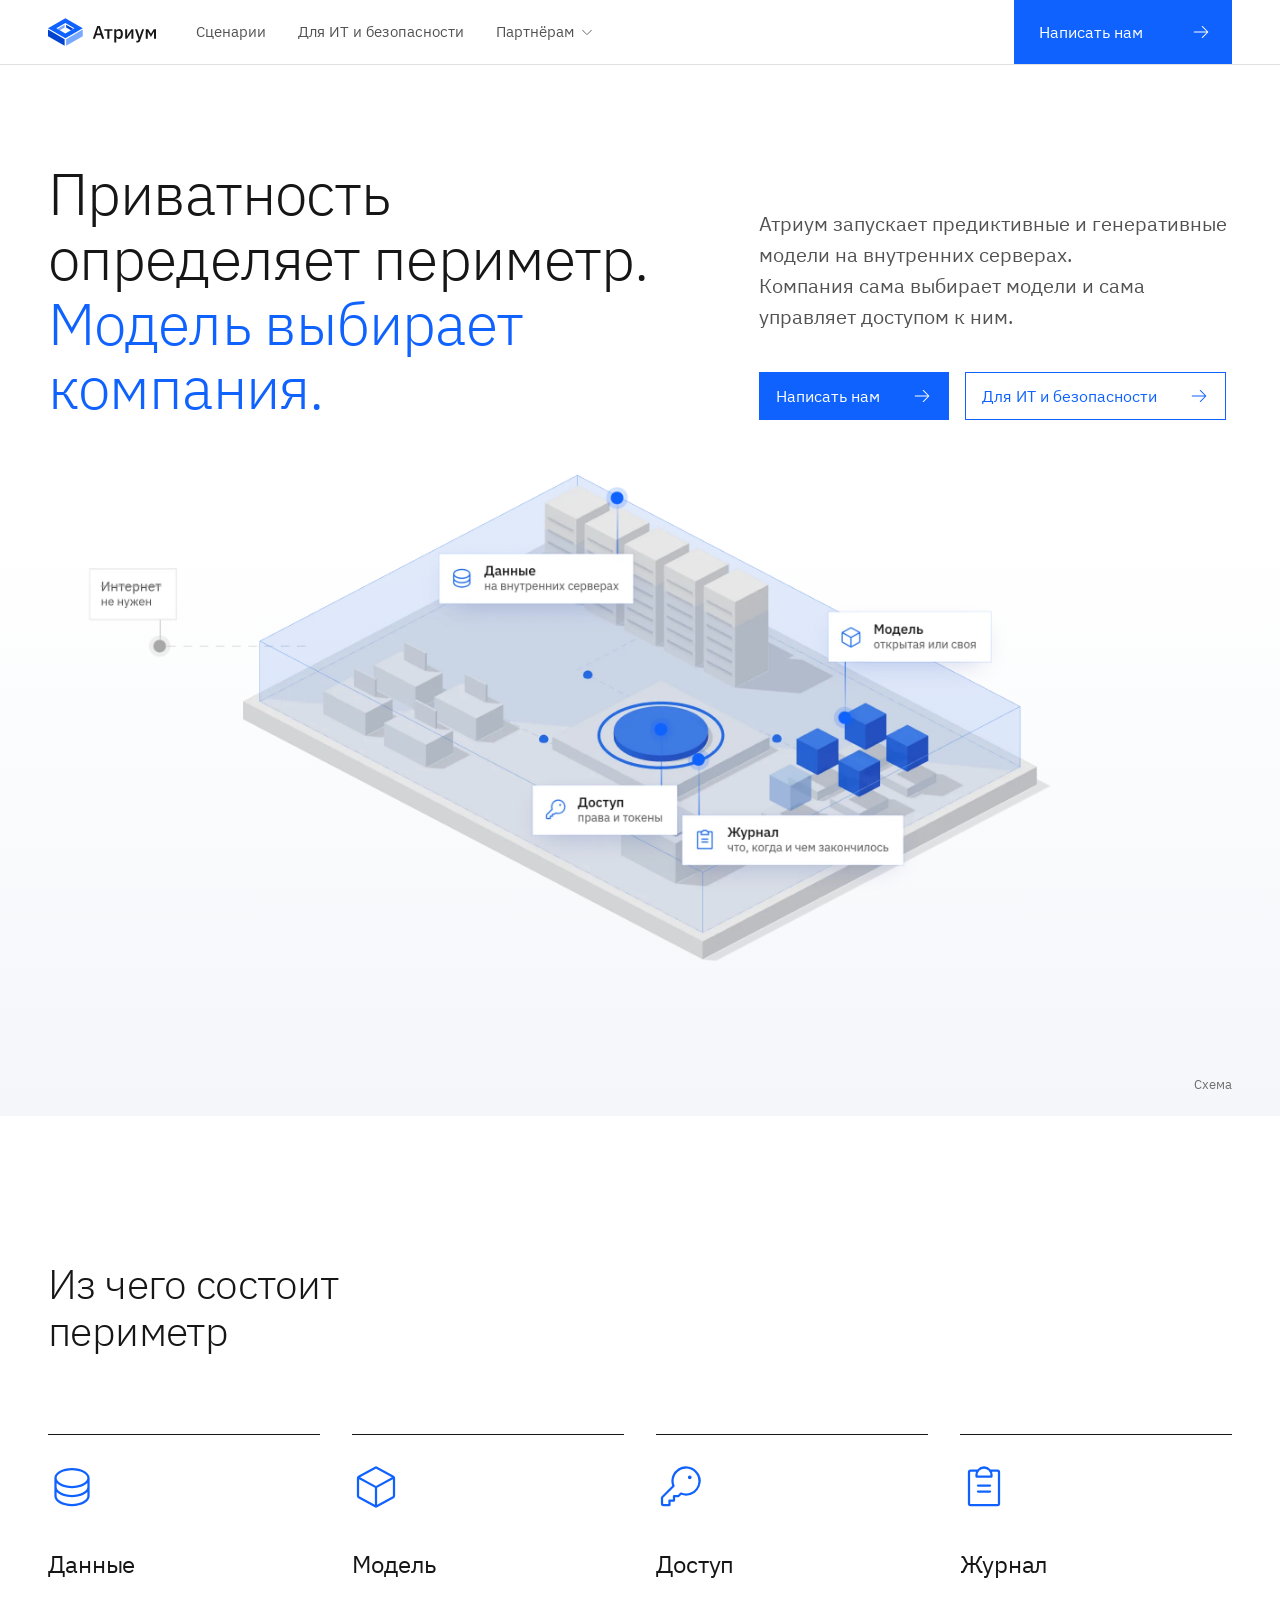
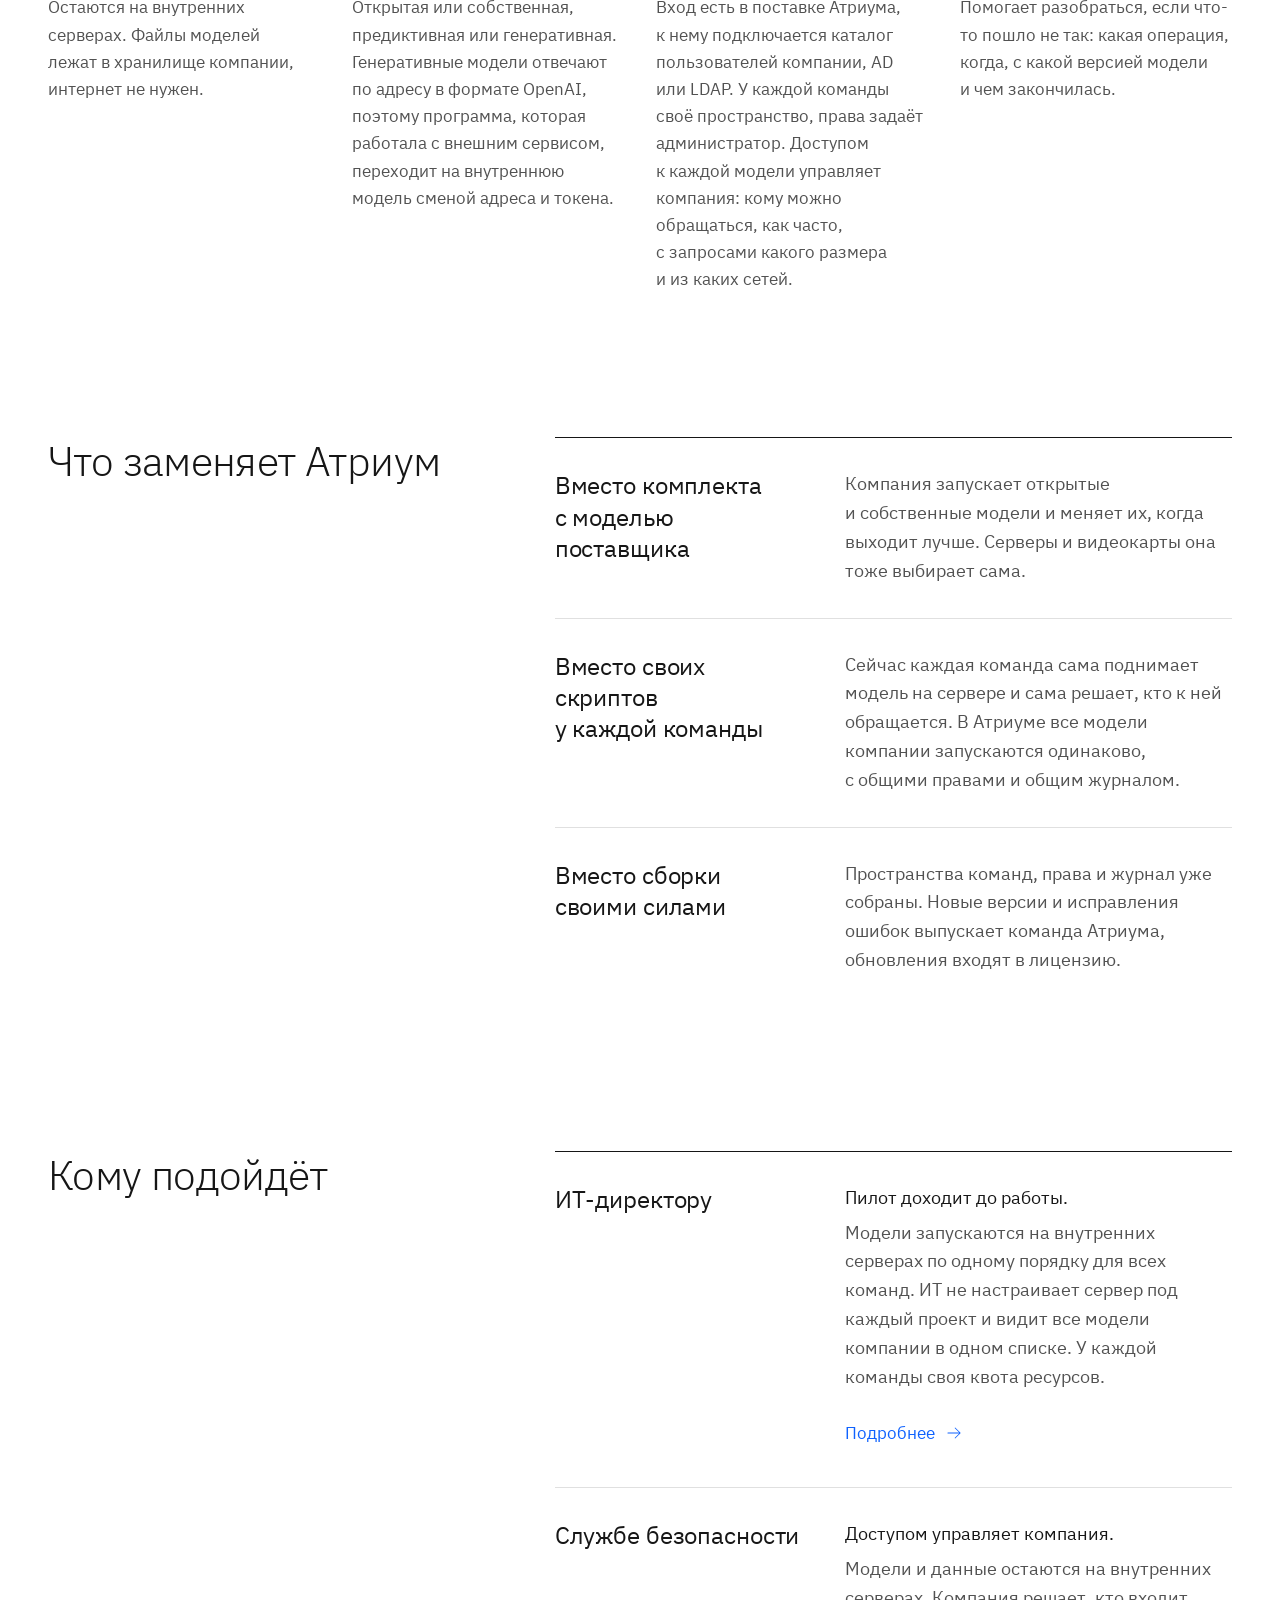
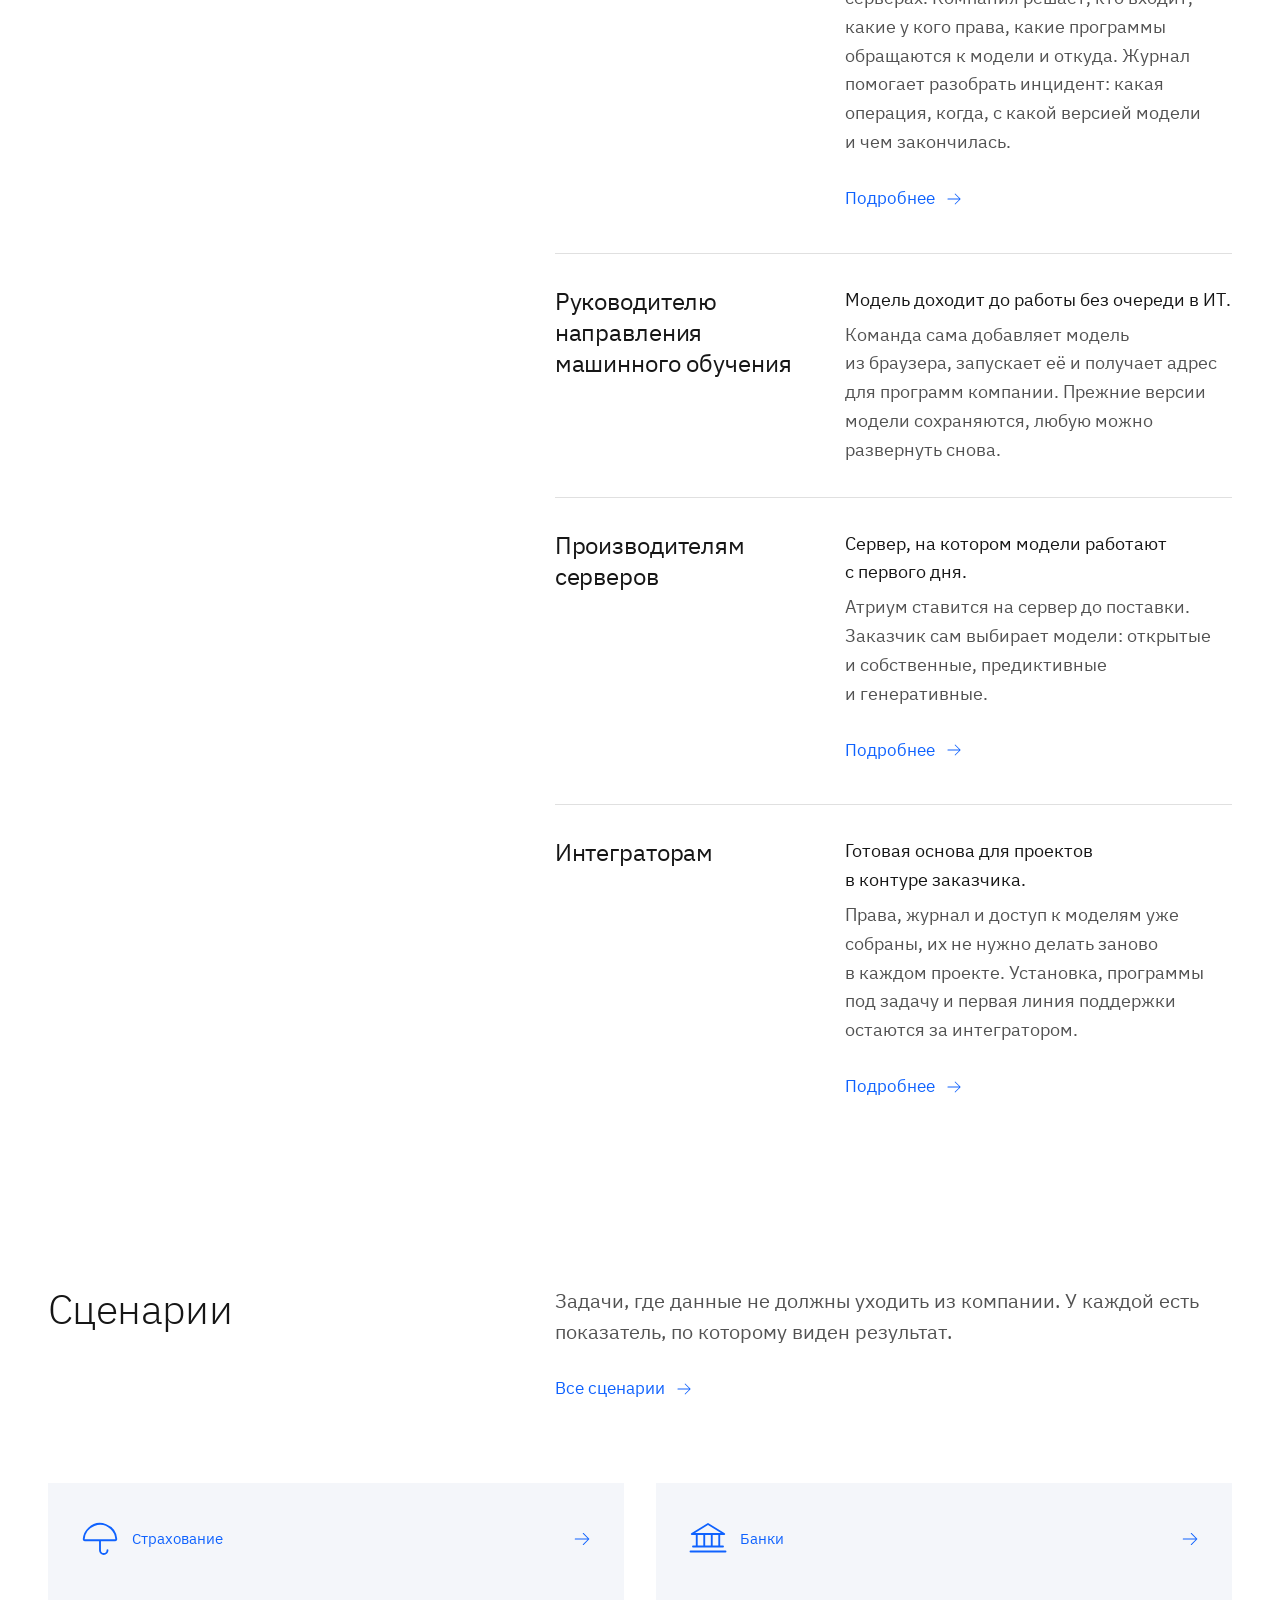
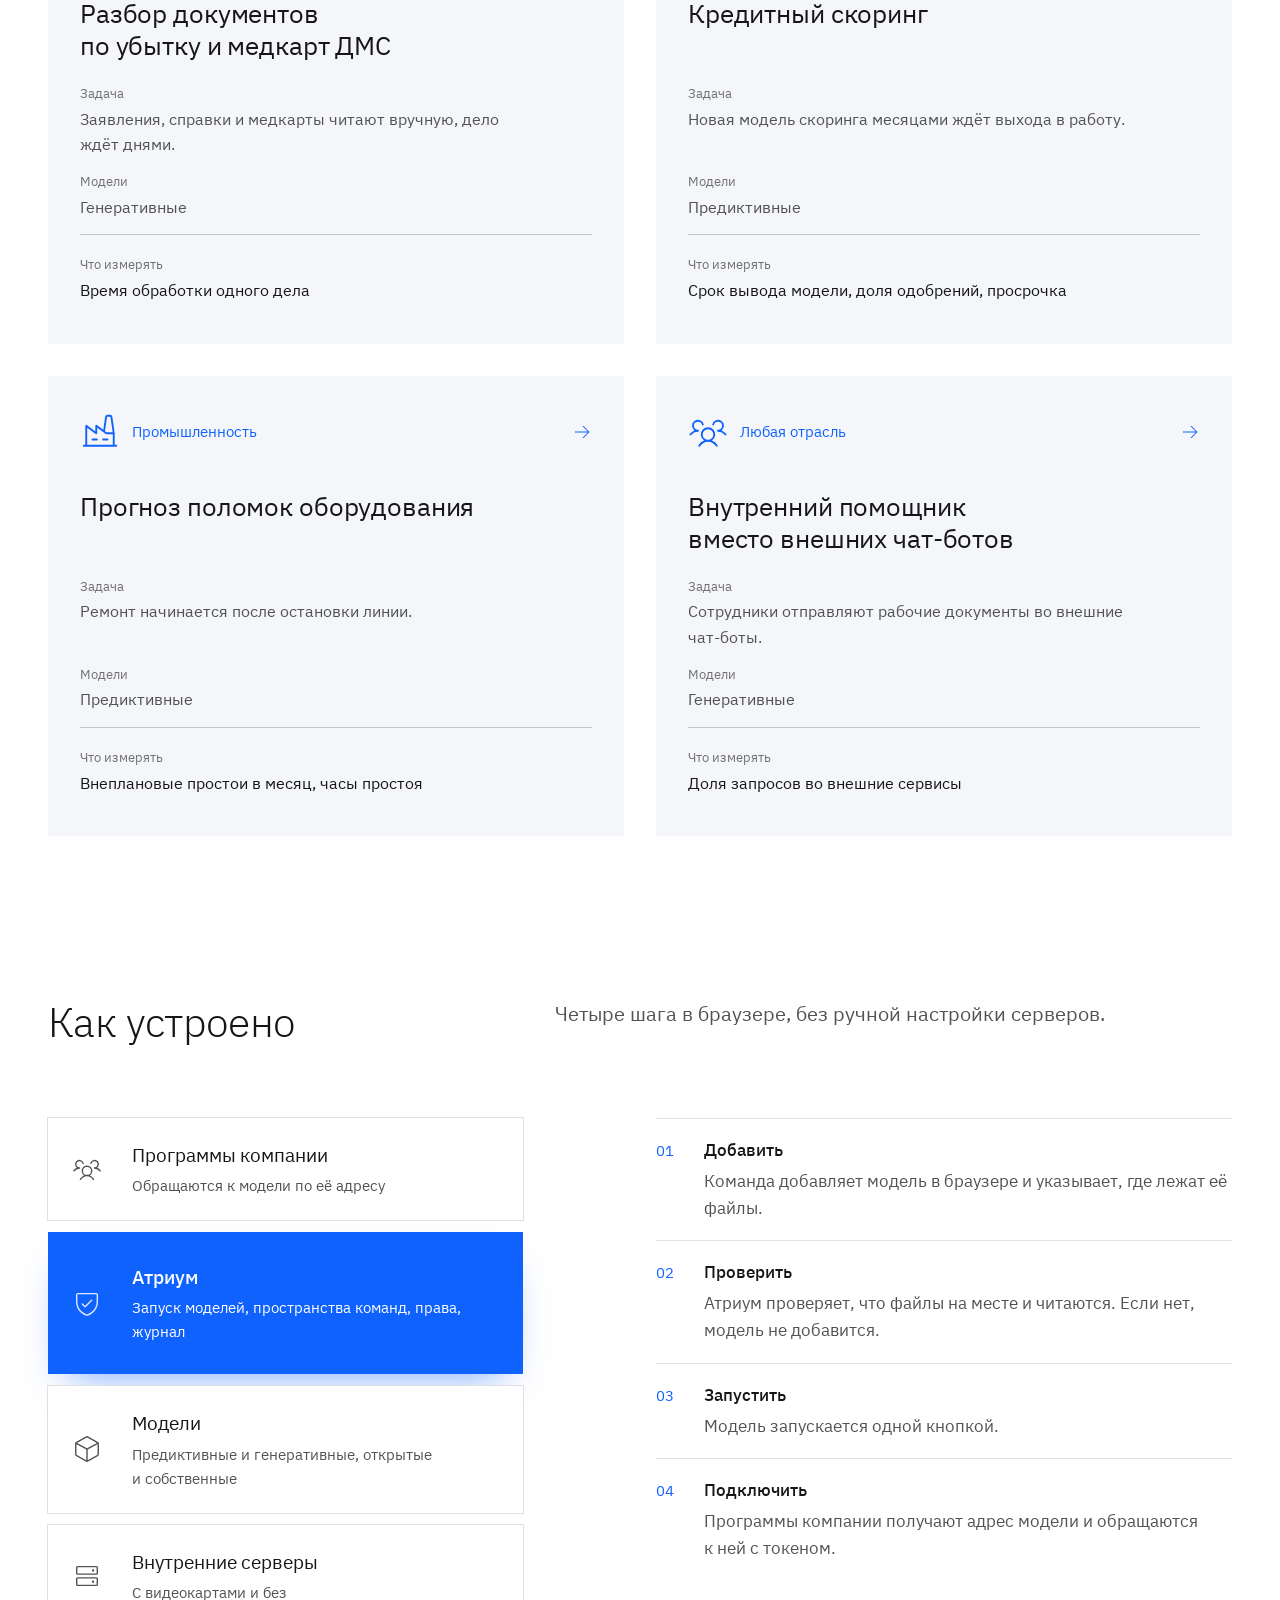
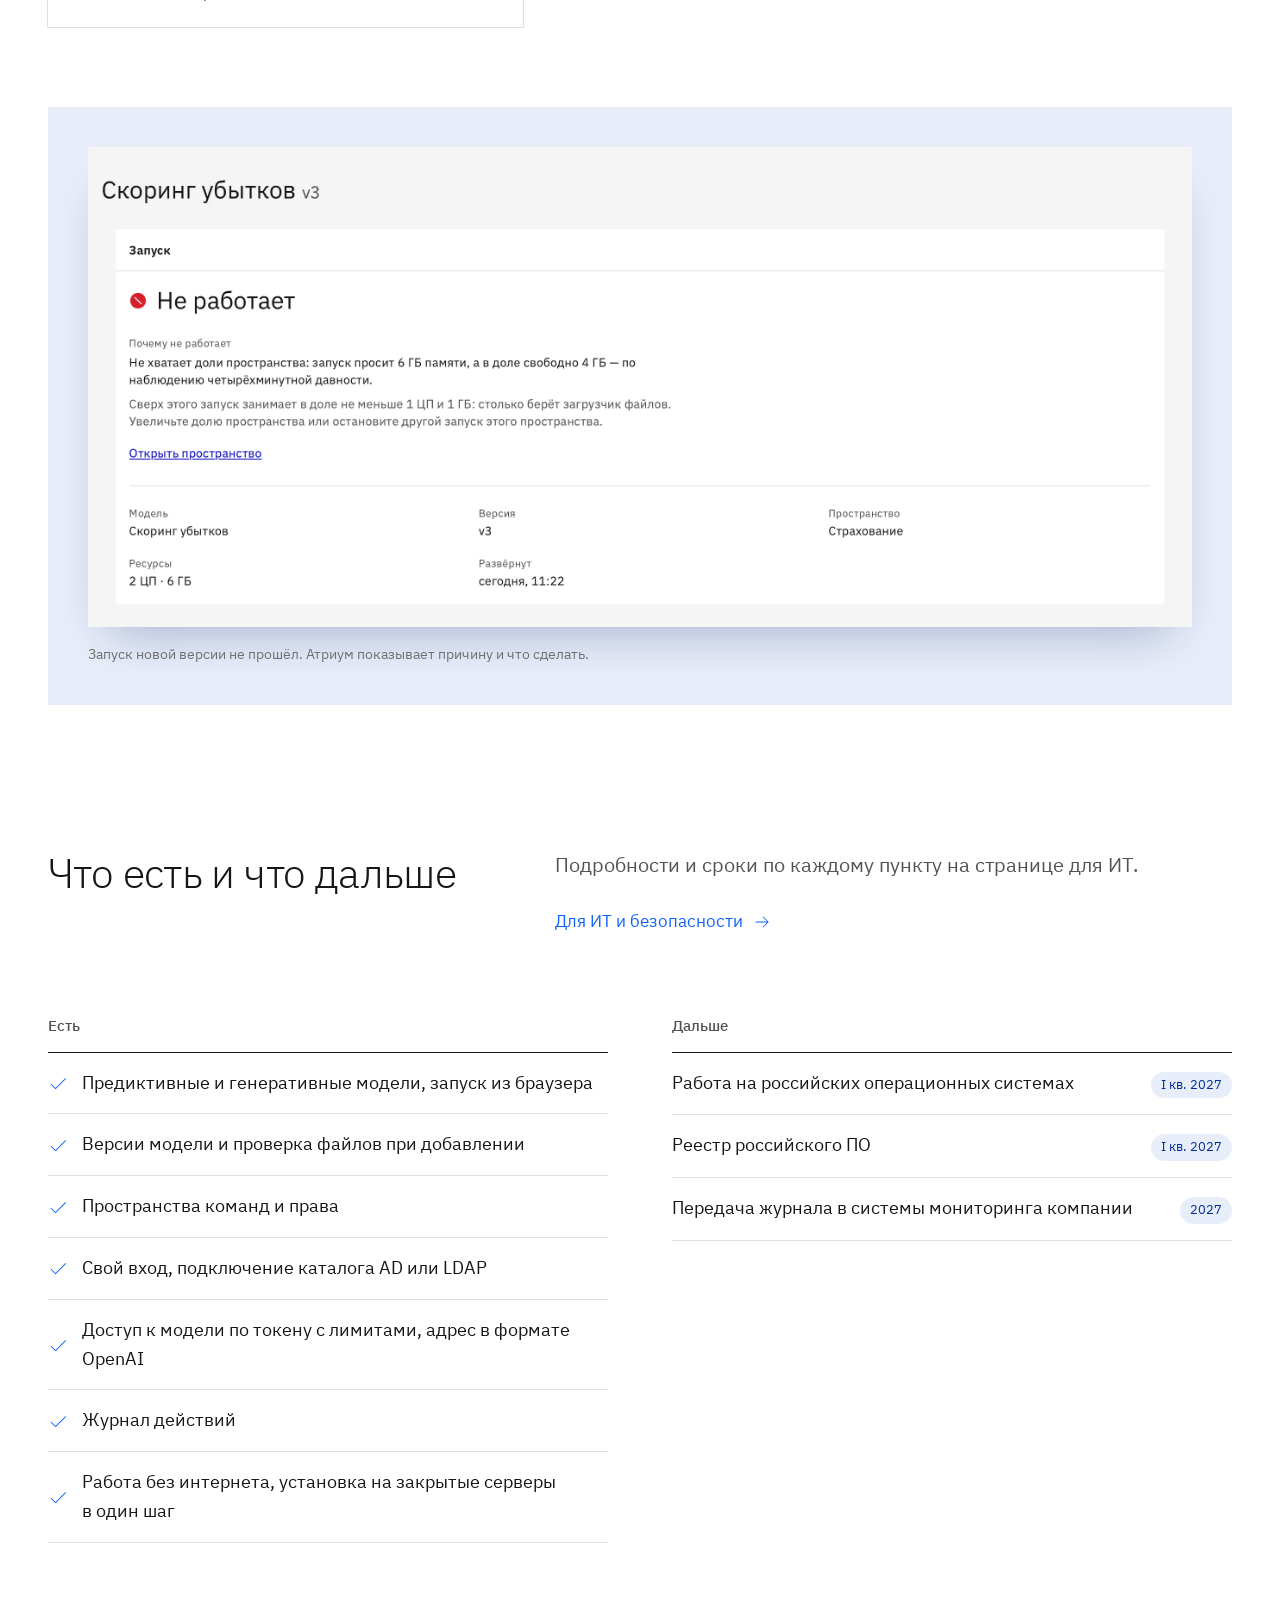
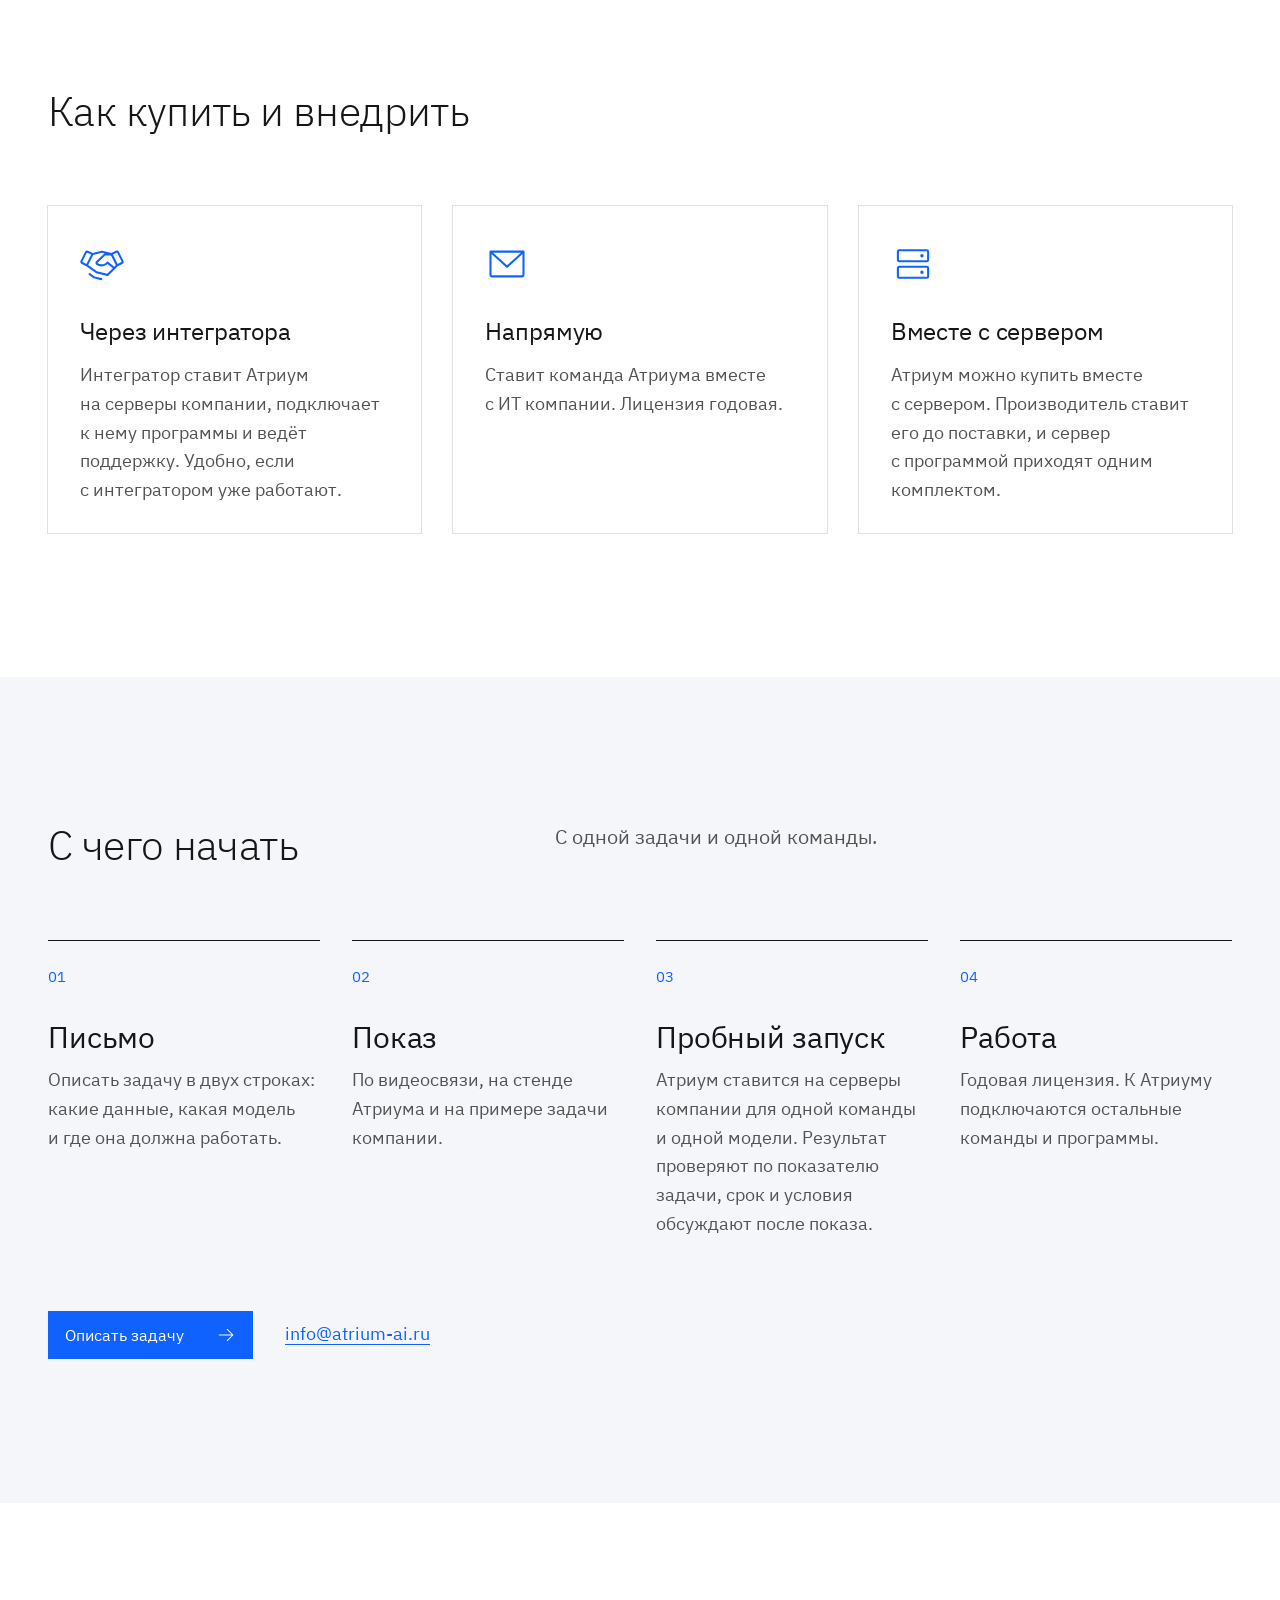
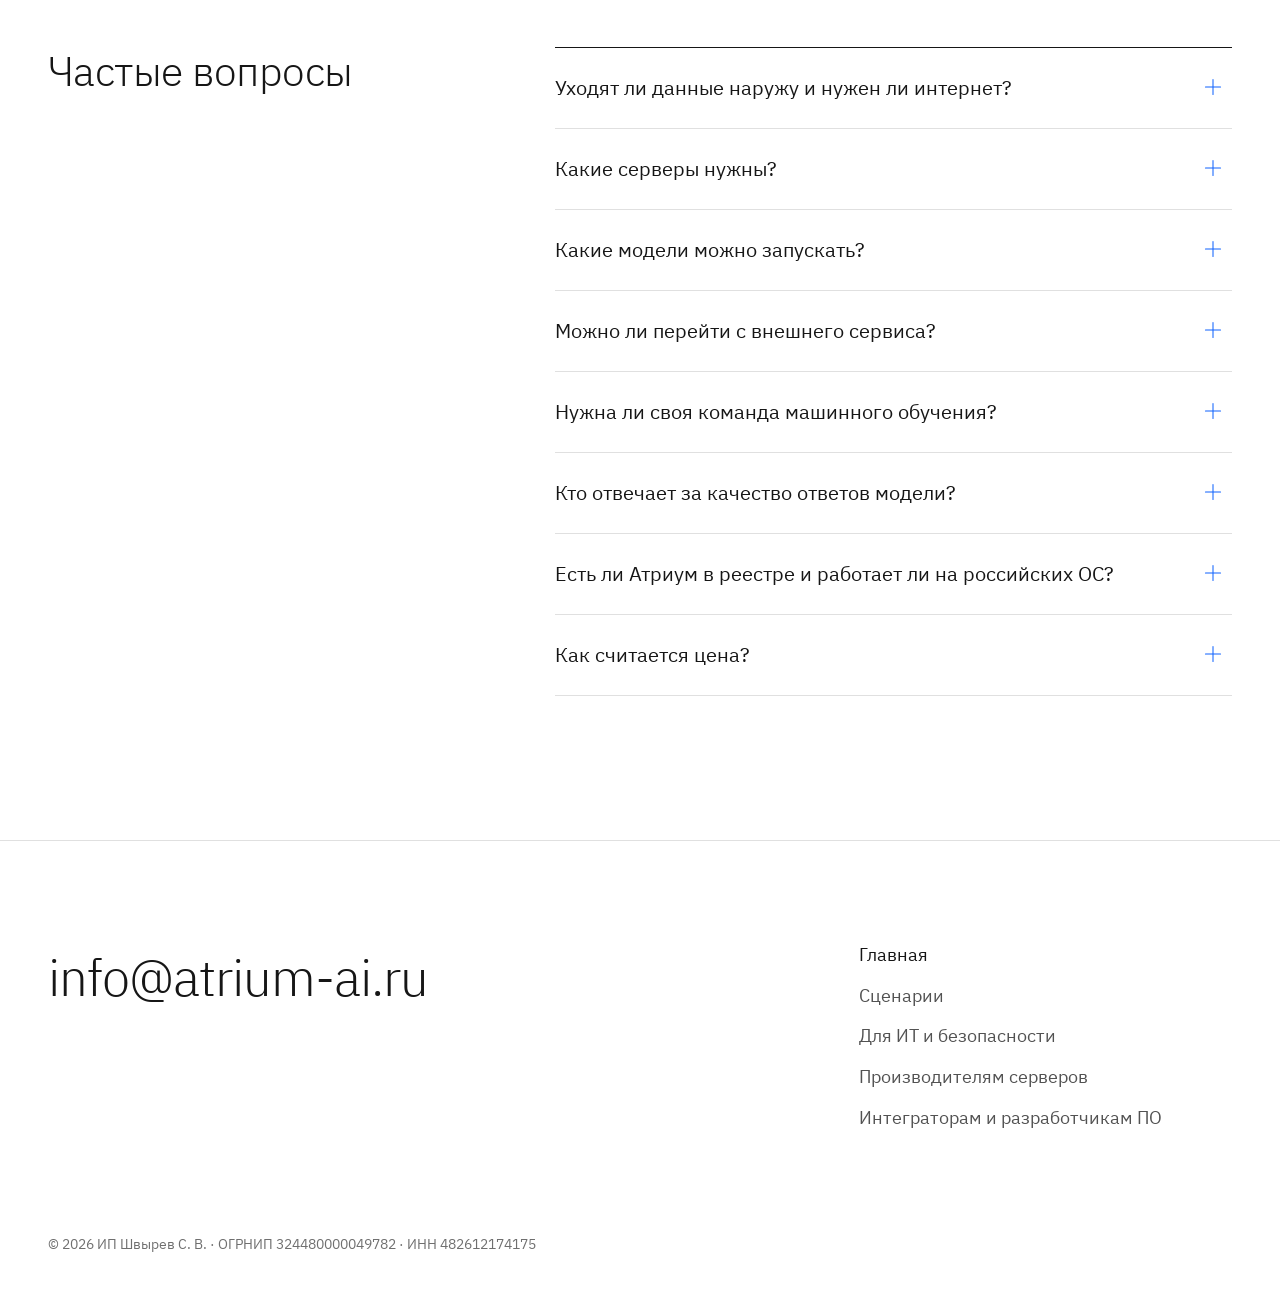
==== index.html @ a6e7180a "/it под запуск в декабре, оглавление, ссылки с главной" ====
<!doctype html>
<html lang="ru">
<head>
<meta charset="utf-8">
<meta name="viewport" content="width=device-width, initial-scale=1">
<title>Атриум: приватность определяет периметр</title>
<meta name="description" content="Атриум запускает предиктивные и генеративные модели на внутренних серверах. Компания сама выбирает модели и сама управляет доступом к ним.">
<meta property="og:type" content="website"><meta property="og:locale" content="ru_RU"><meta property="og:site_name" content="Атриум">
<meta property="og:title" content="Атриум: приватность определяет периметр"><meta property="og:description" content="Атриум запускает предиктивные и генеративные модели на внутренних серверах. Компания сама выбирает модели и сама управляет доступом к ним."><meta property="og:url" content="https://atrium-ai.ru/">
<meta property="og:image" content="https://atrium-ai.ru/og.png"><meta property="og:image:width" content="1200"><meta property="og:image:height" content="630"><meta property="og:image:alt" content="Атриум: модели на внутренних серверах компании">
<meta name="twitter:card" content="summary_large_image">
<link rel="canonical" href="https://atrium-ai.ru/">
<link rel="icon" href="brand/favicon.ico" sizes="48x48">
<link rel="icon" href="brand/favicon.svg" type="image/svg+xml">
<link rel="apple-touch-icon" href="brand/apple-touch-icon.png">
<link rel="manifest" href="site.webmanifest">
<meta name="theme-color" content="#ffffff">
<link rel="preload" href="fonts/plex-cyrillic-300.woff2" as="font" type="font/woff2" crossorigin>
<link rel="stylesheet" href="site.css">
</head>
<body>
<a class="skip" href="#main">Перейти к содержимому</a>
<header class="top">
  <div class="w">
    <a class="brand" href="./"><img src="brand/atrium-horizontal-ru.svg" width="108" height="28" alt="Атриум"></a>
    <nav class="nav" aria-label="Основное меню">
      <a href="scenarios.html">Сценарии</a><a href="it.html">Для ИТ и безопасности</a>
      <details class="drop"><summary>Партнёрам</summary><div><a href="partners-servers.html">Производителям серверов</a><a href="partners-integrators.html">Интеграторам и разработчикам ПО</a></div></details>
      <details class="burger"><summary>Меню</summary><div><a href="scenarios.html">Сценарии</a><a href="it.html">Для ИТ и безопасности</a><a href="partners-servers.html">Производителям серверов</a><a href="partners-integrators.html">Интеграторам и разработчикам ПО</a></div></details>
      <a class="btn primary" href="mailto:info@atrium-ai.ru">Написать нам</a>
    </nav>
  </div>
</header>
<main id="main">
<div class="hero">
  <div class="w copy">
    <h1>Приватность определяет периметр. <span class="a">Модель выбирает компания.</span></h1>
    <div>
      <p class="sub">Атриум запускает предиктивные и генеративные модели на внутренних серверах.<br>Компания сама выбирает модели и сама управляет доступом к ним.</p>
      <div class="ctas"><a class="btn primary" href="mailto:info@atrium-ai.ru">Написать нам</a><a class="btn" href="it.html">Для ИТ и безопасности</a></div>
    </div>
  </div>
  <div class="w">
  <div class="scene" data-view="all" role="img" aria-label="Схема: внутри периметра компании стоят серверы, Атриум, журнал, модели и рабочие места команд; связь с интернетом оборвана">
    <canvas></canvas><picture class="still"><source media="(max-width:560px)" srcset="assets/scene/index-m.webp"><source media="(max-width:1100px)" srcset="assets/scene/index-t.webp"><img src="assets/scene/index.webp" alt="" loading="lazy"></picture>
    <div class="pin l" data-a="data"><i class="dot"></i><i class="stem"></i><div class="tag"><i class="ic i-data"></i><div><b>Данные</b><span>на внутренних серверах</span></div></div></div>
    <div class="pin l d" data-a="access"><i class="dot"></i><i class="stem"></i><div class="tag"><i class="ic i-key"></i><div><b>Доступ</b><span>права и токены</span></div></div></div>
    <div class="pin" data-a="model"><i class="dot"></i><i class="stem"></i><div class="tag"><i class="ic i-model"></i><div><b>Модель</b><span>открытая или своя</span></div></div></div>
    <div class="pin d" data-a="trace"><i class="dot"></i><i class="stem"></i><div class="tag"><i class="ic i-log"></i><div><b>Журнал</b><span>что, когда и чем закончилось</span></div></div></div>
    <div class="pin out l" data-a="net"><i class="dot"></i><i class="stem"></i><div class="tag"><div><b>Интернет</b><span>не нужен</span></div></div></div>
    <p class="cap">Схема</p>
  </div>
  </div>
</div>

<section id="perimeter" class="w" aria-labelledby="h-perimeter">
  <div class="grid">
    <div class="sec-head"><h2 id="h-perimeter">Из чего состоит периметр</h2></div>
    <div class="parts">
      <div class="part"><i class="ic i-data"></i><h3>Данные</h3><p>Остаются на внутренних серверах. Файлы моделей лежат в хранилище компании, интернет не нужен.</p></div>
      <div class="part"><i class="ic i-model"></i><h3>Модель</h3><p>Открытая или собственная, предиктивная или генеративная. Генеративные модели отвечают по адресу в формате OpenAI, поэтому программа, которая работала с внешним сервисом, переходит на внутреннюю модель сменой адреса и токена.</p></div>
      <div class="part"><i class="ic i-key"></i><h3>Доступ</h3><p>Вход есть в поставке Атриума, к нему подключается каталог пользователей компании, AD или LDAP. У каждой команды своё пространство, права задаёт администратор. Доступом к каждой модели управляет компания: кому можно обращаться, как часто, с запросами какого размера и из каких сетей.</p></div>
      <div class="part"><i class="ic i-log"></i><h3>Журнал</h3><p>Помогает разобраться, если что-то пошло не так: какая операция, когда, с какой версией модели и чем закончилась.</p></div>
    </div>
  </div>
</section>

<section id="instead" class="w" aria-labelledby="h-instead">
  <div class="grid">
    <div class="sec-head"><h2 id="h-instead">Что заменяет Атриум</h2></div>
    <div class="sec-body roles">
      <div class="role"><h3>Вместо комплекта с моделью поставщика</h3><p>Компания запускает открытые и собственные модели и меняет их, когда выходит лучше. Серверы и видеокарты она тоже выбирает сама.</p></div>
      <div class="role"><h3>Вместо своих скриптов у каждой команды</h3><p>Сейчас каждая команда сама поднимает модель на сервере и сама решает, кто к ней обращается. В Атриуме все модели компании запускаются одинаково, с общими правами и общим журналом.</p></div>
      <div class="role"><h3>Вместо сборки своими силами</h3><p>Пространства команд, права и журнал уже собраны. Новые версии и исправления ошибок выпускает команда Атриума, обновления входят в лицензию.</p></div>
    </div>
  </div>
</section>

<section id="roles" class="w" aria-labelledby="h-roles">
  <div class="grid">
    <div class="sec-head"><h2 id="h-roles">Кому подойдёт</h2></div>
    <div class="sec-body roles">
      <div class="role"><h3>ИТ-директору</h3><div><p><b>Пилот доходит до работы.</b> Модели запускаются на внутренних серверах по одному порядку для всех команд. ИТ не настраивает сервер под каждый проект и видит все модели компании в одном списке. У каждой команды своя квота ресурсов.</p><a class="more" href="it.html#tech">Подробнее</a></div></div>
      <div class="role"><h3>Службе безопасности</h3><div><p><b>Доступом управляет компания.</b> Модели и данные остаются на внутренних серверах. Компания решает, кто входит, какие у кого права, какие программы обращаются к модели и откуда. Журнал помогает разобрать инцидент: какая операция, когда, с какой версией модели и чем закончилась.</p><a class="more" href="it.html#security">Подробнее</a></div></div>
      <div class="role"><h3>Руководителю направления машинного обучения</h3><p><b>Модель доходит до работы без очереди в ИТ.</b> Команда сама добавляет модель из браузера, запускает её и получает адрес для программ компании. Прежние версии модели сохраняются, любую можно развернуть снова.</p></div>
      <div class="role"><h3>Производителям серверов</h3><div><p><b>Сервер, на котором модели работают с первого дня.</b> Атриум ставится на сервер до поставки. Заказчик сам выбирает модели: открытые и собственные, предиктивные и генеративные.</p><a class="more" href="partners-servers.html">Подробнее</a></div></div>
      <div class="role"><h3>Интеграторам</h3><div><p><b>Готовая основа для проектов в контуре заказчика.</b> Права, журнал и доступ к моделям уже собраны, их не нужно делать заново в каждом проекте. Установка, программы под задачу и первая линия поддержки остаются за интегратором.</p><a class="more" href="partners-integrators.html">Подробнее</a></div></div>
    </div>
  </div>
</section>

<section id="scenarios" class="w" aria-labelledby="h-scen">
  <div class="grid">
    <div class="sec-head"><h2 id="h-scen">Сценарии</h2></div>
    <div class="sec-body"><p class="lead">Задачи, где данные не должны уходить из компании. У каждой есть показатель, по которому виден результат.</p><a class="more" href="scenarios.html">Все сценарии</a></div>
    <div class="matrix">
      <div class="labels" aria-hidden="true"><span></span><span>Сценарий</span><span>Задача</span><span>Модели</span><span>Что измерять</span></div>
      <article><p class="ind"><i class="ic i-umbrella"></i>Страхование</p><h3><a href="scenarios.html#insurance">Разбор документов по убытку и медкарт ДМС</a></h3><p data-l="Задача">Заявления, справки и медкарты читают вручную, дело ждёт днями.</p><p data-l="Модели">Генеративные</p><p class="m" data-l="Что измерять">Время обработки одного дела</p></article>
      <article><p class="ind"><i class="ic i-bank"></i>Банки</p><h3><a href="scenarios.html#banks">Кредитный скоринг</a></h3><p data-l="Задача">Новая модель скоринга месяцами ждёт выхода в работу.</p><p data-l="Модели">Предиктивные</p><p class="m" data-l="Что измерять">Срок вывода модели, доля одобрений, просрочка</p></article>
      <article><p class="ind"><i class="ic i-factory"></i>Промышленность</p><h3><a href="scenarios.html#industry">Прогноз поломок оборудования</a></h3><p data-l="Задача">Ремонт начинается после остановки линии.</p><p data-l="Модели">Предиктивные</p><p class="m" data-l="Что измерять">Внеплановые простои в месяц, часы простоя</p></article>
      <article><p class="ind"><i class="ic i-team"></i>Любая отрасль</p><h3><a href="scenarios.html#any">Внутренний помощник вместо внешних чат-ботов</a></h3><p data-l="Задача">Сотрудники отправляют рабочие документы во внешние чат-боты.</p><p data-l="Модели">Генеративные</p><p class="m" data-l="Что измерять">Доля запросов во внешние сервисы</p></article>
    </div>
  </div>
</section>

<section id="how" class="w" aria-labelledby="h-how">
  <div class="grid">
    <div class="sec-head"><h2 id="h-how">Как устроено</h2></div>
    <div class="sec-body"><p class="lead">Четыре шага в браузере, без ручной настройки серверов.</p></div>
    <div class="layers" aria-label="Слои">
      <div class="layer"><i class="ic i-team"></i><b>Программы компании</b><span>Обращаются к модели по её адресу</span></div>
      <div class="layer atr"><i class="ic i-shield"></i><b>Атриум</b><span>Запуск моделей, пространства команд, права, журнал</span></div>
      <div class="layer"><i class="ic i-model"></i><b>Модели</b><span>Предиктивные и генеративные, открытые и собственные</span></div>
      <div class="layer"><i class="ic i-srv"></i><b>Внутренние серверы</b><span>С видеокартами и без</span></div>
    </div>
    <ol class="flow">
      <li><div><b>Добавить</b>Команда добавляет модель в браузере и указывает, где лежат её файлы.</div></li>
      <li><div><b>Проверить</b>Атриум проверяет, что файлы на месте и читаются. Если нет, модель не добавится.</div></li>
      <li><div><b>Запустить</b>Модель запускается одной кнопкой.</div></li>
      <li><div><b>Подключить</b>Программы компании получают адрес модели и обращаются к ней с токеном.</div></li>
    </ol>
    <figure class="how-shot">
      <a href="assets/run-card.webp"><img src="assets/run-card.webp" width="2560" height="1112" loading="lazy" alt="Карточка запуска в Атриуме: новая версия модели не запустилась, видна причина и что сделать"></a>
      <figcaption>Запуск новой версии не прошёл. Атриум показывает причину и что сделать.</figcaption>
    </figure>
  </div>
</section>


<section id="status" class="w" aria-labelledby="h-status">
  <div class="grid">
    <div class="sec-head"><h2 id="h-status">Что есть и что дальше</h2></div>
    <div class="sec-body"><p class="lead">Подробности и сроки по каждому пункту на странице для ИТ.</p><a class="more" href="it.html">Для ИТ и безопасности</a></div>
    <div class="cols">
      <div class="yes">
        <h3>Есть</h3>
        <ul>
          <li>Предиктивные и генеративные модели, запуск из браузера</li>
          <li>Версии модели и проверка файлов при добавлении</li>
          <li>Пространства команд и права</li>
          <li>Свой вход, подключение каталога AD или LDAP</li>
          <li>Доступ к модели по токену с лимитами, адрес в формате OpenAI</li>
          <li>Журнал действий</li>
          <li>Работа без интернета, установка на закрытые серверы в один шаг</li>
        </ul>
      </div>
      <div>
        <h3>Дальше</h3>
        <ul>
          <li>Работа на российских операционных системах<span>I кв. 2027</span></li>
          <li>Реестр российского ПО<span>I кв. 2027</span></li>
          <li>Передача журнала в системы мониторинга компании<span>2027</span></li>
        </ul>
      </div>
    </div>
  </div>
</section>

<section id="buy" class="w" aria-labelledby="h-buy">
  <div class="grid">
    <div class="sec-head"><h2 id="h-buy">Как купить и внедрить</h2></div>
    <div class="paths">
      <div class="path"><i class="ic i-hand"></i><h3>Через интегратора</h3><p>Интегратор ставит Атриум на серверы компании, подключает к нему программы и ведёт поддержку. Удобно, если с интегратором уже работают.</p></div>
      <div class="path"><i class="ic i-mail"></i><h3>Напрямую</h3><p>Ставит команда Атриума вместе с ИТ компании. Лицензия годовая.</p></div>
      <div class="path"><i class="ic i-srv"></i><h3>Вместе с сервером</h3><p>Атриум можно купить вместе с сервером. Производитель ставит его до поставки, и сервер с программой приходят одним комплектом.</p></div>
    </div>
  </div>
</section>

<section id="start" class="start" aria-labelledby="h-start">
  <div class="w"><div class="grid">
    <div class="sec-head"><h2 id="h-start">С чего начать</h2></div>
    <div class="sec-body"><p class="lead">С одной задачи и одной команды.</p></div>
    <ol class="ladder four">
      <li><h3>Письмо</h3><p>Описать задачу в двух строках: какие данные, какая модель и где она должна работать.</p></li>
      <li><h3>Показ</h3><p>По видеосвязи, на стенде Атриума и на примере задачи компании.</p></li>
      <li><h3>Пробный запуск</h3><p>Атриум ставится на серверы компании для одной команды и одной модели. Результат проверяют по показателю задачи, срок и условия обсуждают после показа.</p></li>
      <li><h3>Работа</h3><p>Годовая лицензия. К Атриуму подключаются остальные команды и программы.</p></li>
    </ol>
    <div class="cta-row"><a class="btn primary" href="mailto:info@atrium-ai.ru?subject=%D0%9F%D0%BE%D0%BA%D0%B0%D0%B7%20%D0%90%D1%82%D1%80%D0%B8%D1%83%D0%BC%D0%B0">Описать задачу</a><a class="mail" href="mailto:info@atrium-ai.ru">info@atrium-ai.ru</a></div>
  </div></div>
</section>

<section id="faq" class="w" aria-labelledby="h-faq">
  <div class="grid">
    <div class="sec-head"><h2 id="h-faq">Частые вопросы</h2></div>
    <div class="sec-body faq">
      <details><summary>Уходят ли данные наружу и нужен ли интернет?</summary><p>Нет. Атриум и модели работают на внутренних серверах без выхода в интернет, данные и запросы остаются в компании. На закрытые серверы Атриум ставится в один шаг.</p></details>
      <details><summary>Какие серверы нужны?</summary><p>Для пробного запуска ориентир такой: три машины по 8 ядер и 32 ГБ памяти. Генеративным моделям нужны видеокарты. Всё остальное для работы ставится вместе с Атриумом.</p></details>
      <details><summary>Какие модели можно запускать?</summary><p>Предиктивные и генеративные, открытые и собственные. Форматы: scikit-learn, XGBoost, LightGBM, ONNX, PyTorch и TensorFlow.</p></details>
      <details><summary>Можно ли перейти с внешнего сервиса?</summary><p>Да. Генеративные модели в Атриуме отвечают по адресу в формате OpenAI, программа переходит на внутреннюю модель сменой адреса и токена. Подсказки для модели иногда приходится подправить под новую модель.</p></details>
      <details><summary>Нужна ли своя команда машинного обучения?</summary><p>Для готовых открытых моделей не нужна: модель запускается из браузера, а программы компании к ней подключает ИТ или интегратор. Собственные модели готовит команда компании или подрядчик.</p></details>
      <details><summary>Кто отвечает за качество ответов модели?</summary><p>Качество зависит от самой модели, и проверяют его на задаче компании. Атриум ответы не оценивает, но хранит версии: если новая отвечает хуже, можно вернуться к прежней.</p></details>
      <details><summary>Есть ли Атриум в реестре и работает ли на российских ОС?</summary><p>Пока нет. Включение в реестр российского ПО и работа на российских ОС запланированы на I квартал 2027 года.</p></details>
      <details><summary>Как считается цена?</summary><p>Атриум продаётся по годовой лицензии. Цена зависит от числа пользователей и видеокарт, а начать можно с пробного запуска на задаче компании. Обновления и поддержка по почте входят в лицензию.</p></details>
    </div>
  </div>
</section>
</main>
<footer>
  <div class="w"><div class="grid">
    <a class="mailbig" href="mailto:info@atrium-ai.ru">info@atrium-ai.ru</a>
    <nav aria-label="Разделы сайта"><a href="./" aria-current="page">Главная</a><a href="scenarios.html">Сценарии</a><a href="it.html">Для ИТ и безопасности</a><a href="partners-servers.html">Производителям серверов</a><a href="partners-integrators.html">Интеграторам и разработчикам ПО</a></nav>
    <p class="copy">© 2026 ИП Швырев С. В. · ОГРНИП 324480000049782 · ИНН 482612174175</p>
  </div></div>
</footer>
<p class="toast" role="status" aria-live="polite"></p>
<script src="site.js" defer></script>
<script type="module" src="scene.js"></script>
<script>setTimeout(function(){var s=document.querySelector('.scene');if(!s.classList.contains('ready'))s.classList.add('still-on')},4000)</script>
<noscript><style>.scene{opacity:1}.scene .still{display:block;position:absolute;inset:-140px 0 0}.scene .still img{width:100%;height:100%;object-fit:contain}.scene .pin{display:none}</style></noscript>
</body>
</html>
---- site.css ----
/* IBM Plex (OFL) со своего сервера: сайт не ходит на чужие серверы */
@font-face{font-family:"Plex";src:url(fonts/plex-cyrillic-300.woff2) format("woff2");font-weight:300;unicode-range:U+0400-04FF;font-display:swap}
@font-face{font-family:"Plex";src:url(fonts/plex-latin-300.woff2) format("woff2");font-weight:300;font-display:swap}
@font-face{font-family:"Plex";src:url(fonts/plex-cyrillic-400.woff2) format("woff2");font-weight:400;unicode-range:U+0400-04FF;font-display:swap}
@font-face{font-family:"Plex";src:url(fonts/plex-latin-400.woff2) format("woff2");font-weight:400;font-display:swap}
@font-face{font-family:"Plex";src:url(fonts/plex-cyrillic-500.woff2) format("woff2");font-weight:500;unicode-range:U+0400-04FF;font-display:swap}
@font-face{font-family:"Plex";src:url(fonts/plex-latin-500.woff2) format("woff2");font-weight:500;font-display:swap}

/* Светлая основа в духе IBM: белый, много воздуха, один синий. Кнопки прямые, метки-статусы круглые. */
:root{
  color-scheme:light;
  --bg:#fff; --bg-2:#f4f6fa; --bg-3:#e8eef9;
  --text:#161616; --text-2:#525252; --text-3:#6f6f6f; --rule:#e0e0e0; --rule-2:#c6c6c6;
  --accent:#0f62fe; --accent-hover:#0050e6; --accent-soft:#d0e2ff; --accent-deep:#002d9c;
  --gut:clamp(16px,4vw,48px); --max:1312px; --sec:144px;
}
*{box-sizing:border-box;margin:0;padding:0}
html{scroll-padding-top:80px;-webkit-text-size-adjust:100%}
body{background:var(--bg);color:var(--text);font:400 18px/1.6 "Plex",system-ui,sans-serif;-webkit-font-smoothing:antialiased;overflow-x:hidden}
::selection{background:var(--accent-soft);color:var(--text)}
a{color:var(--accent);text-underline-offset:.22em;text-decoration-thickness:1px}
a:hover{color:var(--accent-hover)}
:focus-visible{outline:2px solid var(--accent);outline-offset:2px}
img{display:block;max-width:100%;height:auto}
p{text-wrap:pretty}
.skip{position:absolute;left:-999px;top:8px;background:#fff;padding:10px 16px;z-index:30}
.skip:focus{left:8px}

/* значки Phosphor Light через маску: цвет берут от текста */
.ic{display:inline-block;width:1em;height:1em;background:currentColor;-webkit-mask:var(--m) center/contain no-repeat;mask:var(--m) center/contain no-repeat;flex:none}
.i-data{--m:url(icons/database.svg)} .i-model{--m:url(icons/cube.svg)} .i-key{--m:url(icons/key.svg)}
.i-log{--m:url(icons/clipboard-text.svg)} .i-arr{--m:url(icons/arrow-right.svg)} .i-srv{--m:url(icons/hard-drives.svg)}
.i-team{--m:url(icons/users-three.svg)} .i-shield{--m:url(icons/shield-check.svg)} .i-plug{--m:url(icons/plugs-connected.svg)}
.i-factory{--m:url(icons/factory.svg)} .i-bank{--m:url(icons/bank.svg)} .i-umbrella{--m:url(icons/umbrella-simple.svg)}
.i-files{--m:url(icons/files.svg)} .i-checks{--m:url(icons/list-checks.svg)} .i-mail{--m:url(icons/envelope-simple.svg)}
.i-offline{--m:url(icons/wifi-slash.svg)} .i-check{--m:url(icons/check.svg)} .i-plus{--m:url(icons/plus.svg)}
.i-caret{--m:url(icons/caret-down.svg)} .i-hand{--m:url(icons/handshake.svg)} .i-truck{--m:url(icons/truck.svg)}
.i-stack{--m:url(icons/stack.svg)} .i-flag{--m:url(icons/flag-checkered.svg)}

/* сетка */
.w{max-width:calc(var(--max) + 2*var(--gut));margin:0 auto;padding-left:var(--gut);padding-right:var(--gut)}
.grid{display:grid;grid-template-columns:repeat(12,minmax(0,1fr));column-gap:32px}
section.w{padding-top:var(--sec)}
.sec-head{grid-column:1/span 5}
.sec-body{grid-column:6/span 7}

/* типографика: крупно и легко */
h1,h2,h3{font-weight:300;letter-spacing:-.015em;text-wrap:balance}
h1{font-size:clamp(40px,4.6vw,64px);line-height:1.1}
h2{font-size:clamp(32px,3.2vw,46px);line-height:1.15}
h3{font-size:22px;line-height:1.3;font-weight:400;letter-spacing:-.005em}
.lead,.sub{font-size:20px;line-height:1.55;color:var(--text-2);max-width:36em}
.src{font-size:14px;color:var(--text-3)}
.note{grid-column:1/span 8;margin-top:24px;font-size:15px;color:var(--text-3)}
figcaption{font-size:14px;color:var(--text-3);margin-top:16px}

/* кнопки как в Carbon: прямые, стрелка справа */
.btn{display:inline-flex;align-items:center;justify-content:space-between;gap:32px;min-height:48px;padding:0 16px;font:400 16px/1 "Plex",sans-serif;text-decoration:none;border:1px solid var(--accent);color:var(--accent);background:transparent;white-space:nowrap;transition:background .15s,color .15s}
.btn::after{content:"";width:20px;height:20px;background:currentColor;-webkit-mask:url(icons/arrow-right.svg) center/contain no-repeat;mask:url(icons/arrow-right.svg) center/contain no-repeat}
.btn:hover{background:var(--accent);color:#fff}
.btn.primary{background:var(--accent);color:#fff}
.btn.primary:hover{background:var(--accent-hover);border-color:var(--accent-hover)}
.btn:active{transform:translateY(1px)}
.ctas{display:flex;gap:16px;flex-wrap:wrap;margin-top:40px}
.more{display:inline-flex;align-items:center;gap:10px;min-height:44px;margin-top:20px;font-size:17px;text-decoration:none}
.more::after{content:"";width:18px;height:18px;background:currentColor;-webkit-mask:url(icons/arrow-right.svg) center/contain no-repeat;mask:url(icons/arrow-right.svg) center/contain no-repeat;transition:transform .2s}
.more:hover::after{transform:translateX(4px)}

/* шапка */
.top{position:sticky;top:0;z-index:20;background:rgba(255,255,255,.92);backdrop-filter:saturate(1.4) blur(10px);-webkit-backdrop-filter:saturate(1.4) blur(10px);border-bottom:1px solid var(--rule)}
.top .w{display:flex;align-items:center;gap:40px;height:64px}
.top .nav{align-self:stretch}
.brand{display:flex;align-items:center;gap:10px;color:var(--text);text-decoration:none;font-weight:500;font-size:20px;letter-spacing:-.01em;min-height:44px}
.brand:hover{color:var(--text)}
.brand img{display:block;height:28px;width:auto}
.nav{display:flex;align-items:center;gap:32px;flex:1}
.nav > a,.nav summary{color:var(--text-2);text-decoration:none;font-size:15px;padding:10px 0;cursor:pointer;list-style:none;transition:color .2s}
.nav > a:hover,.nav summary:hover{color:var(--text)}
.nav summary::-webkit-details-marker{display:none}
.drop{position:relative}
.drop summary{display:flex;align-items:center;gap:6px}
.drop summary::after{content:"";width:14px;height:14px;background:currentColor;-webkit-mask:url(icons/caret-down.svg) center/contain no-repeat;mask:url(icons/caret-down.svg) center/contain no-repeat;transition:transform .2s}
.drop[open] summary::after{transform:rotate(180deg)}
.drop div{position:absolute;top:calc(100% + 12px);left:-20px;background:#fff;min-width:280px;padding:8px 0;box-shadow:0 16px 40px -12px rgba(0,45,156,.22),0 0 0 1px var(--rule)}
.drop div a{display:block;padding:12px 20px;text-decoration:none;font-size:15px;color:var(--text)}
.drop div a:hover{background:var(--bg-2);color:var(--accent)}
/* кнопка в шапке по образцу ibm.com: во всю высоту шапки, по правому краю сетки */
.nav .btn.primary{margin-left:auto;align-self:stretch;min-height:0;height:auto;padding:0 20px 0 24px;gap:48px;font-size:16px}
.nav .btn.primary::after{width:20px;height:20px}
.nav .btn.primary:active{transform:none}
.nav .btn.primary:hover{color:#fff}
.burger{display:none}
.burger summary{min-height:44px;display:flex;align-items:center;font-size:15px;color:var(--text)}
.burger div{position:absolute;left:0;right:0;top:64px;background:#fff;border-bottom:1px solid var(--rule);padding:8px var(--gut) 20px;display:flex;flex-direction:column;box-shadow:0 20px 40px -20px rgba(0,45,156,.2)}
.burger div a{padding:14px 0;text-decoration:none;color:var(--text);border-bottom:1px solid var(--rule)}
/* текущая страница в меню */
.nav > a[aria-current]{color:var(--text);box-shadow:inset 0 -2px var(--accent)}
.drop div a[aria-current],.burger div a[aria-current]{color:var(--accent)}
footer nav a[aria-current]{color:var(--text)}
/* подсказка после нажатия на почтовую ссылку */
.toast{position:fixed;left:50%;bottom:24px;z-index:30;translate:-50% 16px;max-width:calc(100% - 32px);background:#161616;color:#fff;font-size:15px;padding:14px 20px;opacity:0;pointer-events:none;transition:opacity .2s,translate .2s}
.toast.on{opacity:1;translate:-50% 0}

/* первый экран главной: текст сверху, сцена во всю ширину */
.hero{padding-top:96px;background:linear-gradient(180deg,#fff 0,#fff 45%,var(--bg-2) 100%);overflow:hidden}
.hero .copy{display:grid;grid-template-columns:7fr 5fr;gap:48px;align-items:end}
.hero h1 .a,.page-hero h1 .a{color:var(--accent);display:block}

/* объёмная сцена и метки */
.scene{position:relative;height:clamp(440px,50vw,720px);margin-top:56px;opacity:0;transition:opacity 1.2s ease}
.scene.ready{opacity:1}
.scene canvas{position:absolute;inset:0;width:100%;height:100%;display:block}
.pin{position:absolute;left:0;top:0;will-change:transform;pointer-events:none}
.pin .dot{position:absolute;left:-7px;top:-7px;width:14px;height:14px;border-radius:50%;background:var(--accent);box-shadow:0 0 0 5px rgba(15,98,254,.18)}
.pin .dot::after{content:"";position:absolute;inset:-5px;border-radius:50%;border:1px solid var(--accent);animation:ping 2.8s ease-out infinite;opacity:0}
.pin .stem{position:absolute;left:0;bottom:7px;width:1px;height:56px;background:linear-gradient(var(--accent),rgba(15,98,254,.15))}
.pin .tag{position:absolute;translate:var(--dx,0px) 0;left:-18px;bottom:62px;display:flex;align-items:center;gap:12px;white-space:nowrap;background:#fff;padding:10px 16px 10px 12px;box-shadow:0 10px 30px -12px rgba(0,45,156,.25),0 0 0 1px rgba(15,98,254,.1)}
.pin .tag .ic{font-size:26px;color:var(--accent)}
.pin .tag b{display:block;font-weight:500;font-size:15px;line-height:1.2}
.pin .tag span{display:block;font-size:13px;color:var(--text-2);line-height:1.3}
.pin.l .tag{left:auto;right:-18px}
.pin.d .stem{bottom:auto;top:7px;background:linear-gradient(rgba(15,98,254,.15),var(--accent))}
.pin.d .tag{bottom:auto;top:62px}
.pin.out .dot{background:#a8a8a8;box-shadow:0 0 0 5px rgba(0,0,0,.06)}
.pin.out .dot::after{display:none}
.pin.out .stem{background:var(--rule-2);height:24px}
.pin.out .tag{bottom:30px;box-shadow:0 0 0 1px var(--rule);background:rgba(255,255,255,.9)}
.pin.out .tag b{color:var(--text-2);font-weight:400;text-decoration:line-through;text-decoration-color:#a8a8a8}
@keyframes ping{0%{transform:scale(.6);opacity:.9}80%,100%{transform:scale(2.4);opacity:0}}
.scene .cap{position:absolute;right:0;bottom:20px;font-size:13px;color:var(--text-3)}
.scene .still{display:none}
/* запасной снимок: WebGL недоступен или сцена не загрузилась */
.scene.still-on{opacity:1}
/* снимок снят с запасом 140px сверху под верхние метки */
.scene.still-on .still{display:block;position:absolute;inset:-140px 0 0;pointer-events:none}
.scene.still-on .still img{width:100%;height:100%;object-fit:contain}
.scene.still-on canvas,.scene.still-on .pin{display:none}

/* внутренние страницы: текст слева, та же сцена в своём ракурсе справа */
.page-hero{padding-top:72px;background:linear-gradient(180deg,#fff 0,#fff 30%,var(--bg-2) 100%);overflow:hidden}
.page-hero .grid{align-items:center}
.page-hero .crumb{grid-column:1/-1;font-size:14px;color:var(--text-3);margin-bottom:32px}
.page-hero .crumb a{color:var(--text-3);text-decoration:none}
.page-hero .crumb a:hover{color:var(--accent)}
.page-hero .txt{grid-column:1/span 6;padding-bottom:96px}
.page-hero .sub{margin-top:28px}
.page-hero .scene{grid-column:7/span 6;height:560px;margin:0 calc(-1*var(--gut)) 0 0}
.page-hero .scene canvas{-webkit-mask-image:radial-gradient(ellipse 62% 64% at 52% 50%,#000 55%,transparent 100%);mask-image:radial-gradient(ellipse 62% 64% at 52% 50%,#000 55%,transparent 100%)}
.page-hero .cap{display:none}
.toc{background:var(--bg-2);border-top:1px solid var(--rule);border-bottom:1px solid var(--rule)}
.toc ul{list-style:none;margin:0;padding:0;display:flex;flex-wrap:wrap;gap:0 32px}
.toc a{display:inline-flex;align-items:center;min-height:56px;font-size:15px;color:var(--text-2);text-decoration:none;transition:color .15s,box-shadow .15s}
.toc a:hover{color:var(--accent);box-shadow:inset 0 -2px var(--accent)}
@media (max-width:640px){.toc ul{gap:0 20px}.toc a{min-height:44px}}

/* периметр: четыре части */
.parts{grid-column:1/-1;display:grid;grid-template-columns:repeat(4,minmax(0,1fr));gap:0 32px;margin-top:80px}
.part{border-top:1px solid var(--text);padding-top:28px;display:flex;flex-direction:column;gap:14px}
.part .ic{font-size:48px;color:var(--accent);margin-bottom:24px}
.part h3{font-size:24px}
.part p{color:var(--text-2);font-size:17px}

/* роли: строки с крупным заголовком */
.roles{display:flex;flex-direction:column}
.role{display:grid;grid-template-columns:minmax(0,2fr) minmax(0,3fr);gap:32px;padding:32px 0;border-top:1px solid var(--rule)}
.role:first-child{border-top-color:var(--text)}
.role h3{font-size:24px}
.role p{color:var(--text-2)}
.role p b{display:block;font-weight:400;color:var(--text);margin-bottom:6px}

/* сценарии на главной: три карточки */
/* строки карточек выровнены между собой через subgrid: отрасль, заголовок, задача, модели, показатель */
.matrix{grid-column:1/-1;margin-top:72px;display:grid;grid-template-columns:repeat(2,minmax(0,1fr));gap:14px 32px}
.matrix .labels{display:none}
.matrix article{background:var(--bg-2);padding:36px 32px 40px;display:grid;grid-row:span 5;grid-template-rows:subgrid;align-content:start;margin-bottom:18px;transition:background .25s}
.matrix article:hover{background:var(--bg-3)}
/* вся карточка ведёт на свой раздел страницы сценариев */
.matrix article{position:relative}
.matrix h3 a{color:inherit;text-decoration:none}
.matrix h3 a::after{content:"";position:absolute;inset:0}
/* как кликабельная плитка Carbon: при наведении меняется фон, без подчёркивания; стрелка в углу, рамка фокуса */
.matrix .ind::after{content:"";margin-left:auto;width:20px;height:20px;background:currentColor;-webkit-mask:url(icons/arrow-right.svg) center/contain no-repeat;mask:url(icons/arrow-right.svg) center/contain no-repeat;transition:transform .2s}
.matrix article:hover .ind::after{transform:translateX(4px)}
.matrix h3 a:focus-visible{outline:none}
.matrix article:has(a:focus-visible){outline:2px solid var(--accent);outline-offset:-2px}
.matrix .ind{display:flex;align-items:center;gap:12px;font-size:15px;color:var(--accent);margin-bottom:24px}
.matrix .ind .ic{font-size:40px}
.matrix h3{font-size:26px;line-height:1.25;margin-bottom:8px}
.matrix [data-l]{font-size:16px;color:var(--text-2)}
.matrix [data-l]::before{content:attr(data-l);display:block;font-size:13px;color:var(--text-3);margin-bottom:2px}
.matrix .m{padding-top:20px;border-top:1px solid var(--rule-2);color:var(--text)}

/* как устроено: слои, шаги и экран журнала */
.layers{grid-column:1/span 5;margin-top:72px;display:flex;flex-direction:column;gap:12px}
.layer{display:grid;grid-template-columns:40px 1fr;gap:4px 20px;align-items:center;padding:22px 24px;background:#fff;box-shadow:0 0 0 1px var(--rule)}
.layer .ic{grid-row:span 2;font-size:30px;color:var(--text-2)}
.layer b{font-weight:400;font-size:19px}
.layer span{color:var(--text-2);font-size:15px}
.layer.atr{background:var(--accent);box-shadow:0 20px 40px -20px rgba(15,98,254,.6);color:#fff;padding:30px 24px}
.layer.atr .ic{color:#dbe7ff}
.layer.atr span{color:#fff}
.layer.atr b{font-weight:500}
.flow{grid-column:7/span 6;margin-top:72px;list-style:none;counter-reset:f}
.flow li{counter-increment:f;display:grid;grid-template-columns:48px 1fr;padding:18px 0;border-top:1px solid var(--rule);font-size:17px}
.flow li::before{content:counter(f,decimal-leading-zero);color:var(--accent);font-size:15px;padding-top:2px}
.flow li b{display:block;font-weight:500;color:var(--text);margin-bottom:4px}
.flow li div{color:var(--text-2)}
.how-shot{grid-column:1/-1;margin-top:80px;position:relative;padding:40px}
.how-shot::before{content:"";position:absolute;inset:0;background:var(--bg-3)}
.how-shot img{position:relative;display:block;width:100%;height:auto;box-shadow:0 24px 48px -20px rgba(0,29,108,.3)}
.how-shot figcaption{position:relative}

/* готовое или своё */

/* есть и дальше */
.cols{grid-column:1/-1;display:grid;grid-template-columns:repeat(2,minmax(0,1fr));gap:64px;margin-top:72px}
.cols h3{font-size:15px;font-weight:500;color:var(--text-2);padding-bottom:16px;border-bottom:1px solid var(--text)}
.cols ul{list-style:none}
.cols li{display:flex;justify-content:space-between;align-items:baseline;gap:24px;padding:16px 0;border-bottom:1px solid var(--rule)}
.cols li span{font-size:13px;color:var(--accent-deep);background:var(--bg-3);padding:3px 10px;border-radius:999px;white-space:nowrap}
.yes li{justify-content:flex-start;gap:14px;align-items:center}
.yes li::before{content:"";width:20px;height:20px;flex:none;background:var(--accent);-webkit-mask:url(icons/check.svg) center/contain no-repeat;mask:url(icons/check.svg) center/contain no-repeat}

/* как купить: три пути */
.paths{grid-column:1/-1;margin-top:72px;display:grid;grid-template-columns:repeat(3,minmax(0,1fr));gap:32px}
.path{padding:36px 32px 28px;background:#fff;box-shadow:0 0 0 1px var(--rule);display:flex;flex-direction:column;gap:14px;transition:box-shadow .25s}
.path:hover{box-shadow:0 0 0 1px var(--accent),0 24px 48px -24px rgba(15,98,254,.35)}
.path .ic{font-size:44px;color:var(--accent);margin-bottom:16px}
.path h3{font-size:24px}
.path p{color:var(--text-2);flex:1}
.path .more{margin-top:8px}

/* с чего начать: синяя полоса внизу страницы */
.start{background:var(--bg-2);margin-top:var(--sec);padding:var(--sec) 0}
.ladder{grid-column:1/-1;margin-top:72px;display:grid;grid-template-columns:repeat(3,minmax(0,1fr));gap:32px;list-style:none;counter-reset:s}
.ladder li{counter-increment:s;border-top:1px solid var(--text);padding-top:24px}
.ladder li::before{content:counter(s,decimal-leading-zero);display:block;font-size:15px;color:var(--accent);margin-bottom:28px}
.ladder h3{font-size:30px}
.ladder p{margin-top:10px;color:var(--text-2)}
.ladder.four{grid-template-columns:repeat(4,minmax(0,1fr))}
.start .cta-row{grid-column:1/-1;margin-top:72px;display:flex;gap:32px;align-items:center;flex-wrap:wrap}
.start .cta-row a.mail{font-size:18px}

/* вопросы */
.faq{border-top:1px solid var(--text)}
.faq details{border-bottom:1px solid var(--rule)}
.faq summary{cursor:pointer;list-style:none;padding:24px 56px 24px 0;font-size:20px;font-weight:400;position:relative;transition:color .2s}
.faq summary:hover{color:var(--accent)}
.faq summary::-webkit-details-marker{display:none}
.faq summary::after{content:"";position:absolute;right:8px;top:28px;width:22px;height:22px;background:var(--accent);-webkit-mask:url(icons/plus.svg) center/contain no-repeat;mask:url(icons/plus.svg) center/contain no-repeat;transition:transform .25s}
.faq details[open] summary::after{transform:rotate(45deg)}
.faq details p{padding:0 0 28px;color:var(--text-2);max-width:40em}

/* подвал */
footer{border-top:1px solid var(--rule);padding:96px 0 48px;margin-top:var(--sec)}
footer .mailbig{grid-column:1/span 7;font-size:clamp(32px,4vw,56px);font-weight:300;letter-spacing:-.02em;text-decoration:none;color:var(--text)}
footer .mailbig:hover{color:var(--accent)}
footer nav{grid-column:9/span 4;display:flex;flex-direction:column;gap:4px}
footer nav a{color:var(--text-2);text-decoration:none;padding:4px 0}
footer nav a:hover{color:var(--accent)}
footer .copy{grid-column:1/-1;margin-top:96px;font-size:14px;color:var(--text-3)}
main:has(> .start:last-child) + footer{margin-top:0}

/* сценарий: заголовок слева, четыре ответа справа */
.scen{grid-column:1/-1;display:grid;grid-template-columns:repeat(12,minmax(0,1fr));column-gap:32px;padding:40px 0;border-top:1px solid var(--rule)}
.scen:first-of-type{border-top-color:var(--text);margin-top:72px}
.scen h3{grid-column:1/span 5;font-size:26px;line-height:1.25}
.scen dl{grid-column:6/span 7;display:grid;grid-template-columns:repeat(2,minmax(0,1fr));gap:24px 32px}
.scen dt{font-size:13px;color:var(--text-3)}
.scen dd{margin-top:4px;color:var(--text-2)}
.scen dd.m{color:var(--text)}
.sec-head .ic{display:block;font-size:56px;color:var(--accent);margin-bottom:28px}

/* кто за что отвечает */
.resp{grid-column:1/-1;margin-top:72px;display:grid;grid-template-columns:repeat(2,minmax(0,1fr));gap:32px}
.resp > div{background:#fff;box-shadow:0 0 0 1px var(--rule);padding:40px}
.resp > div:last-child{background:var(--accent);box-shadow:0 24px 48px -24px rgba(15,98,254,.6);color:#fff}
.resp h3{font-size:28px}
.resp ul{list-style:none;margin-top:24px}
.resp li{padding:14px 0;border-top:1px solid var(--rule)}
.resp > div:last-child li{border-top-color:rgba(255,255,255,.28)}

/* таблица со статусами */
.stable{grid-column:1/-1;width:100%;margin-top:72px;border-collapse:collapse;font-size:17px}
.stable th{text-align:left;font-size:14px;font-weight:400;color:var(--text-3);padding:0 24px 14px 0;border-bottom:1px solid var(--text)}
.stable td{padding:20px 24px 20px 0;border-bottom:1px solid var(--rule);vertical-align:top;color:var(--text-2)}
.stable td:first-child{color:var(--text);width:28%}
.stable td:last-child{width:170px;padding-right:0}
.st{display:inline-block;font-size:13px;line-height:1.5;padding:3px 12px;border-radius:999px;white-space:nowrap;background:#f2f4f8;color:var(--text-2)}
.st.yes{background:var(--accent-soft);color:var(--accent-deep)}
.st.work{background:#fff;color:var(--accent);box-shadow:inset 0 0 0 1px var(--accent)}

/* простой перечень */
.plain{grid-column:1/-1;margin-top:72px;list-style:none;display:grid;grid-template-columns:repeat(2,minmax(0,1fr));gap:0 64px}
.plain li{padding:24px 0;border-top:1px solid var(--rule)}
.plain li b{display:block;font-weight:400;font-size:21px;margin-bottom:6px}
.plain li span{color:var(--text-2)}

/* меню сворачивается позже сетки: на 940–1060 пункты ещё помещаются */
@media (max-width:940px){
  .nav > a:not(.btn),.nav .drop{display:none}
  .burger{display:block;margin-left:auto}
  .nav .btn.primary{margin-left:0;gap:24px;padding:0 16px 0 20px}
  .burger{align-self:center;margin-right:4px}
  .top .w{gap:16px}
  .nav{gap:16px}
}
@media (max-width:1060px){
  :root{--sec:104px}
  .sec-head,.sec-body{grid-column:1/-1}
  .sec-body{margin-top:24px}
  .hero{padding-top:56px}
  .hero .copy{grid-template-columns:1fr;gap:24px}
  .hero .scene{height:480px;margin:40px calc(-1*var(--gut)) 0}
  .page-hero .txt{grid-column:1/-1;padding-bottom:0}
  .page-hero .scene{grid-column:1/-1;height:420px;margin:24px calc(-1*var(--gut)) 0}
  .pin .tag{padding:8px 12px 8px 10px;gap:8px}
  .pin .tag .ic{font-size:20px}
  .pin .tag span{display:none}
  .pin .stem{height:36px}
  .pin .tag{bottom:42px}
  .pin.d .tag{top:42px}
  .parts{grid-template-columns:repeat(2,minmax(0,1fr));gap:56px 32px;margin-top:56px}
  .matrix,.paths{grid-template-columns:minmax(0,1fr)}
  .matrix{row-gap:32px}
  .matrix article{display:flex;flex-direction:column;gap:14px;grid-row:auto;margin-bottom:0}
  .layers,.flow,.how-shot{grid-column:1/-1}
  .how-shot{margin-top:48px}

  .ladder.four{grid-template-columns:repeat(2,minmax(0,1fr))}
  .scen{grid-template-columns:minmax(0,1fr)}
  .scen h3,.scen dl{grid-column:1/-1}
  .scen dl{margin-top:20px}
  footer .mailbig,footer nav{grid-column:1/-1}
  footer nav{margin-top:40px}
}
@media (max-width:640px){
  .top .w{gap:12px}
  .nav{gap:12px}
  .nav .btn.primary{gap:14px;padding:0 12px 0 14px;font-size:15px}
  .nav .btn.primary::after{width:18px;height:18px}
  :root{--sec:88px}
  .grid{column-gap:16px}
  .lead,.sub{font-size:18px}
  .btn{gap:24px}
  .hero .scene{height:420px}
  .page-hero{padding-top:40px}
  .page-hero .crumb{margin-bottom:20px}
  .page-hero .scene{height:340px}
  .pin.out{display:none}
  .pin[data-a="model"] .tag{left:auto;right:-18px}
  .pin[data-a="trace"] .tag{left:14px}
  .pin[data-a="apps"] .tag{left:auto;right:-18px}
  .page-hero .scene{margin-top:56px}
  .parts,.cols,.ladder,.ladder.four,.resp,.plain,.scen dl{grid-template-columns:minmax(0,1fr)}
  .part .ic{font-size:40px;margin-bottom:12px}
  .role{grid-template-columns:minmax(0,1fr);gap:8px}
  .matrix article,.path,.resp > div{padding:28px 24px}
  .how-shot{padding:20px}
  .cols{gap:48px}
  .cols li{flex-direction:column;gap:6px}
  .yes li{flex-direction:row}
  .stable thead{display:none}
  .stable tr{display:block;padding:18px 0;border-bottom:1px solid var(--rule)}
  .stable td{display:block;border:0;padding:3px 0;width:auto !important}
  .note{grid-column:1/-1}
  footer{padding-top:72px}
}
@media (max-width:380px){
  .brand img{height:24px}
  .nav .btn.primary::after{display:none}
}
@media (prefers-reduced-motion:reduce){*{transition:none!important;animation:none!important}.scene{opacity:1}}
.sec-head:has(.ic) + .sec-body{align-self:end}
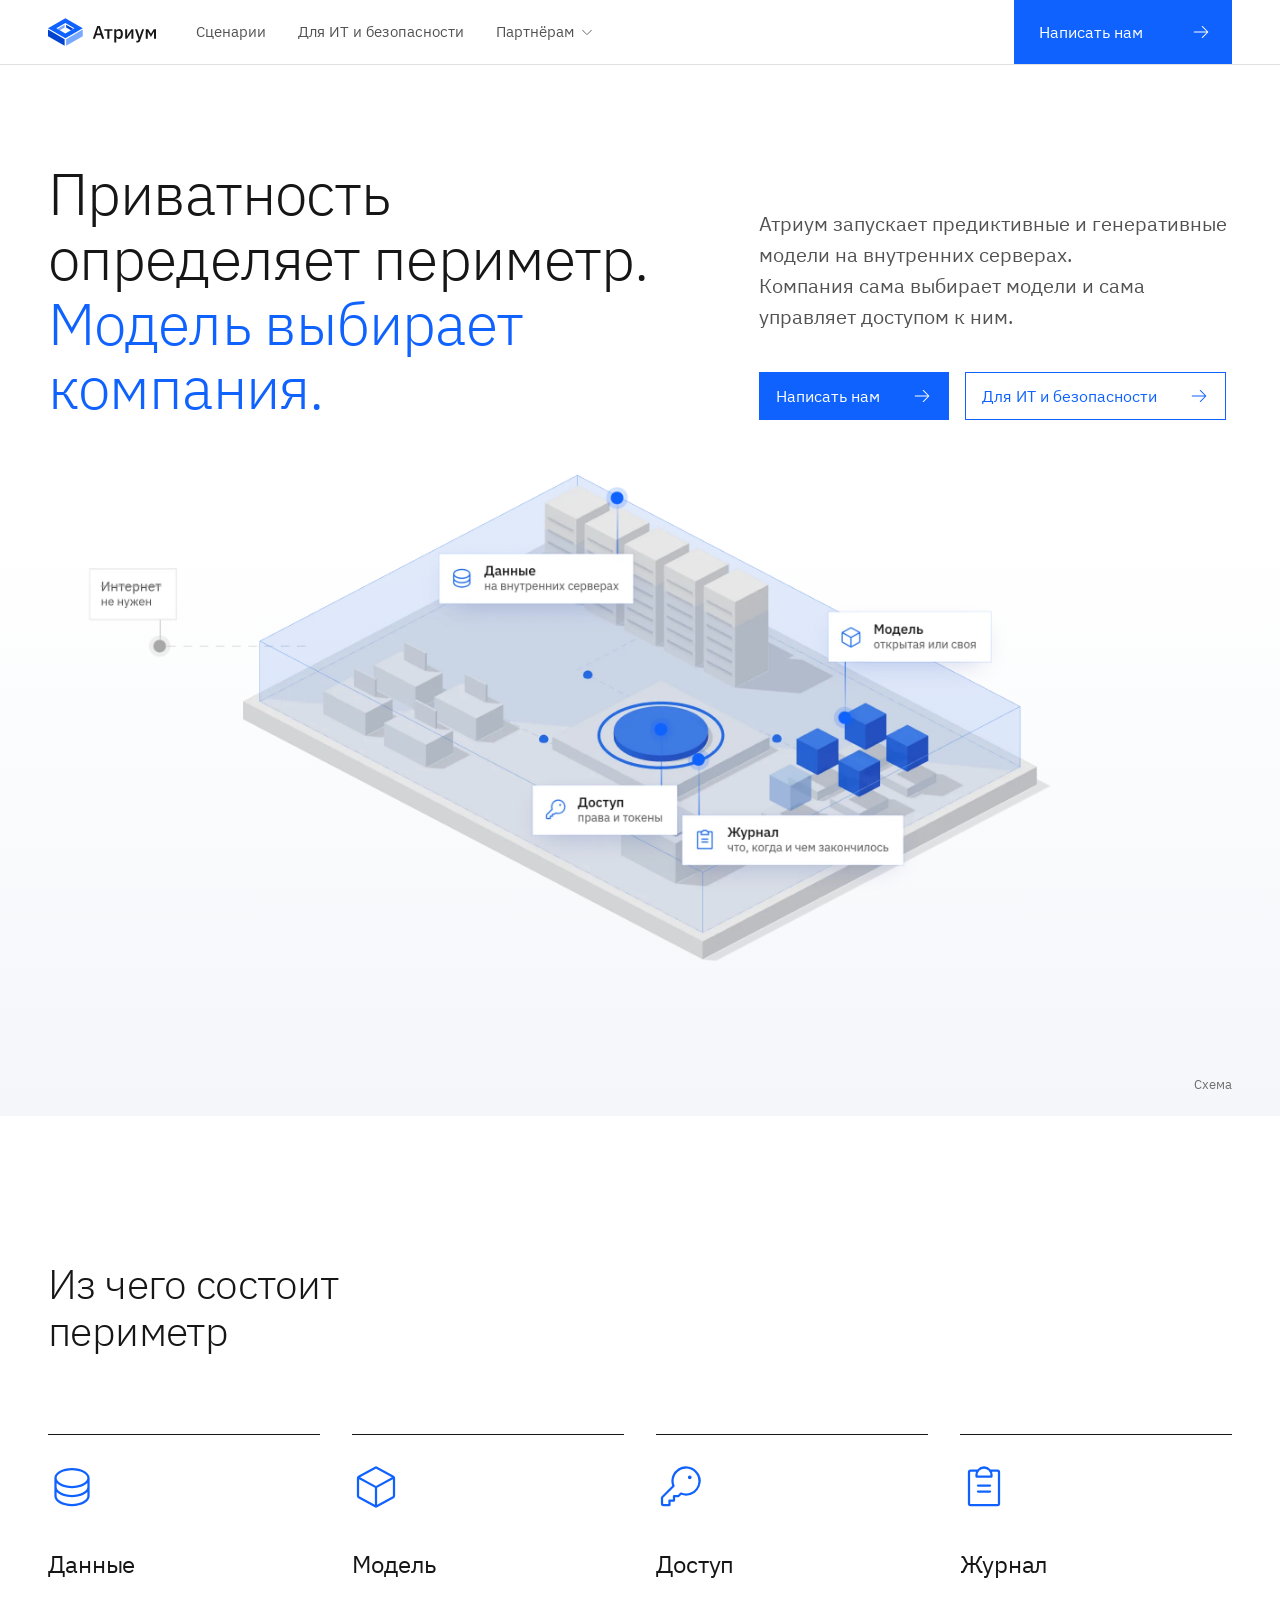
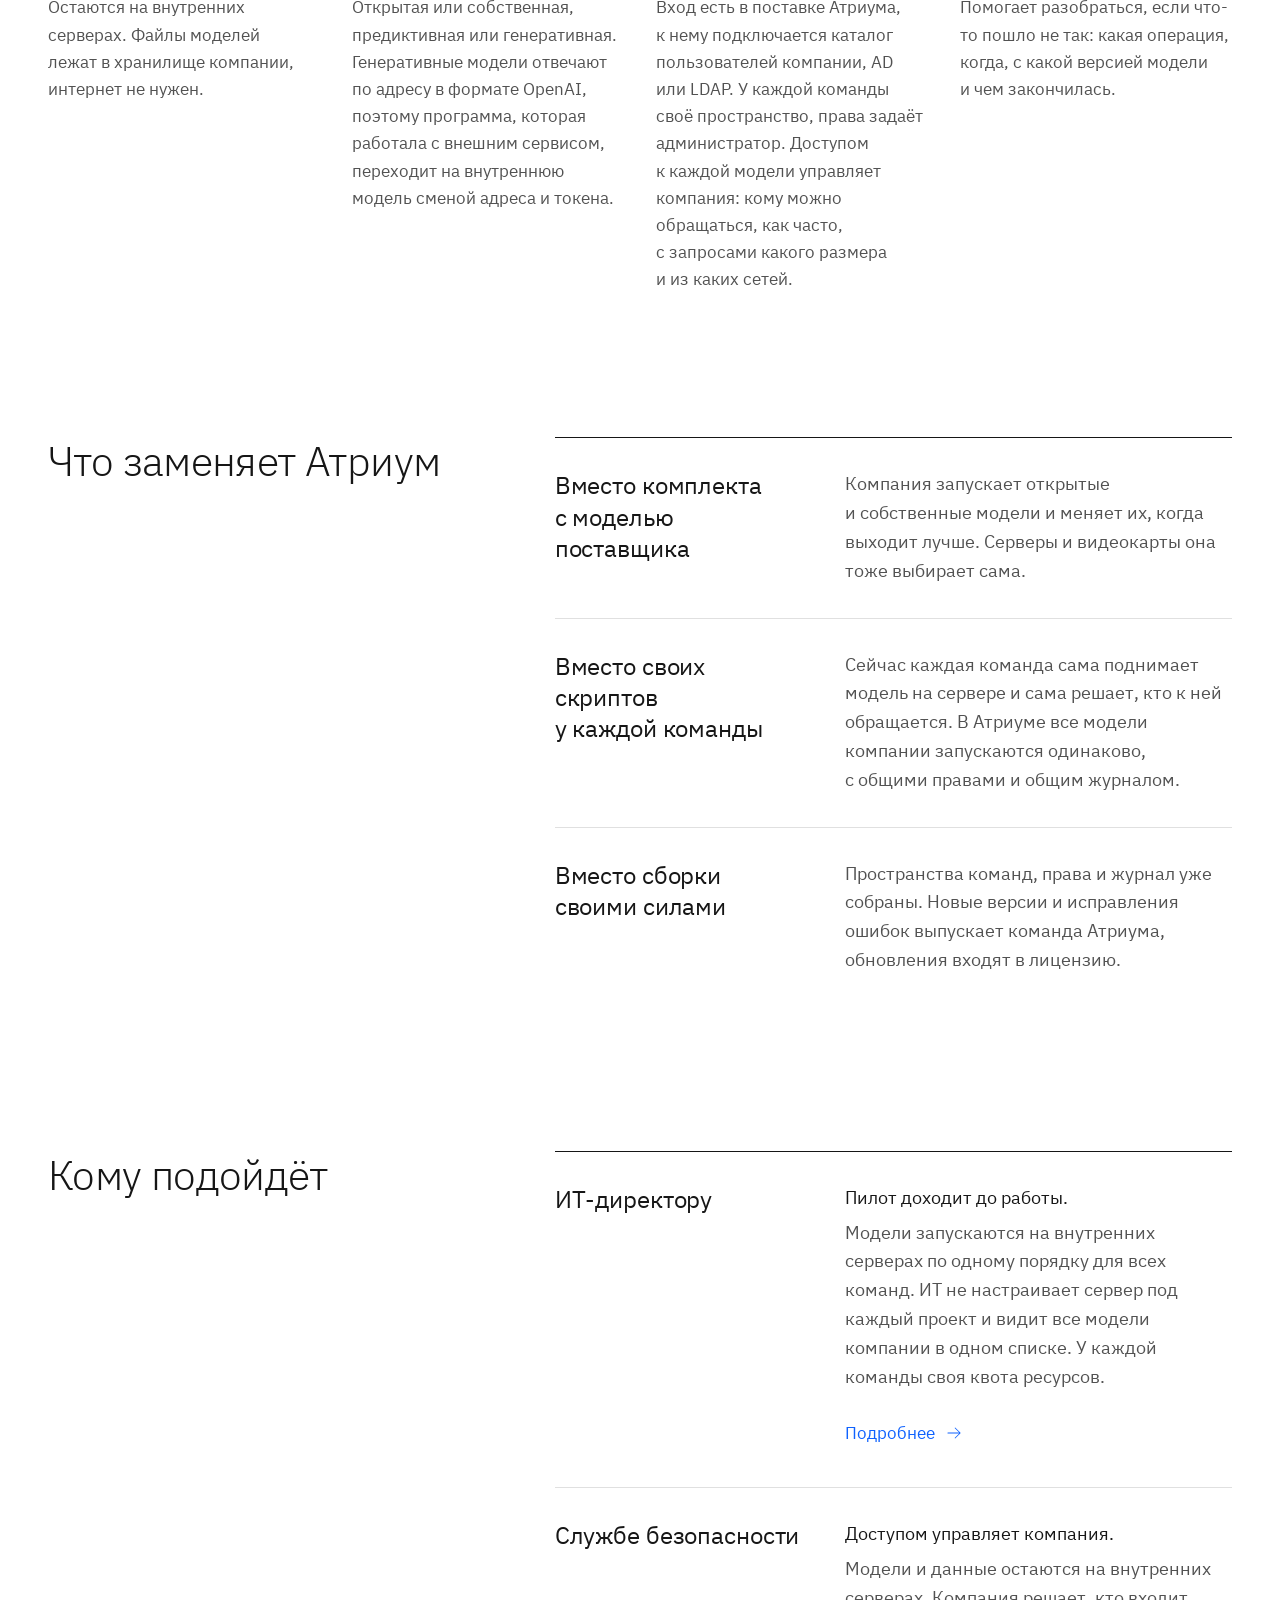
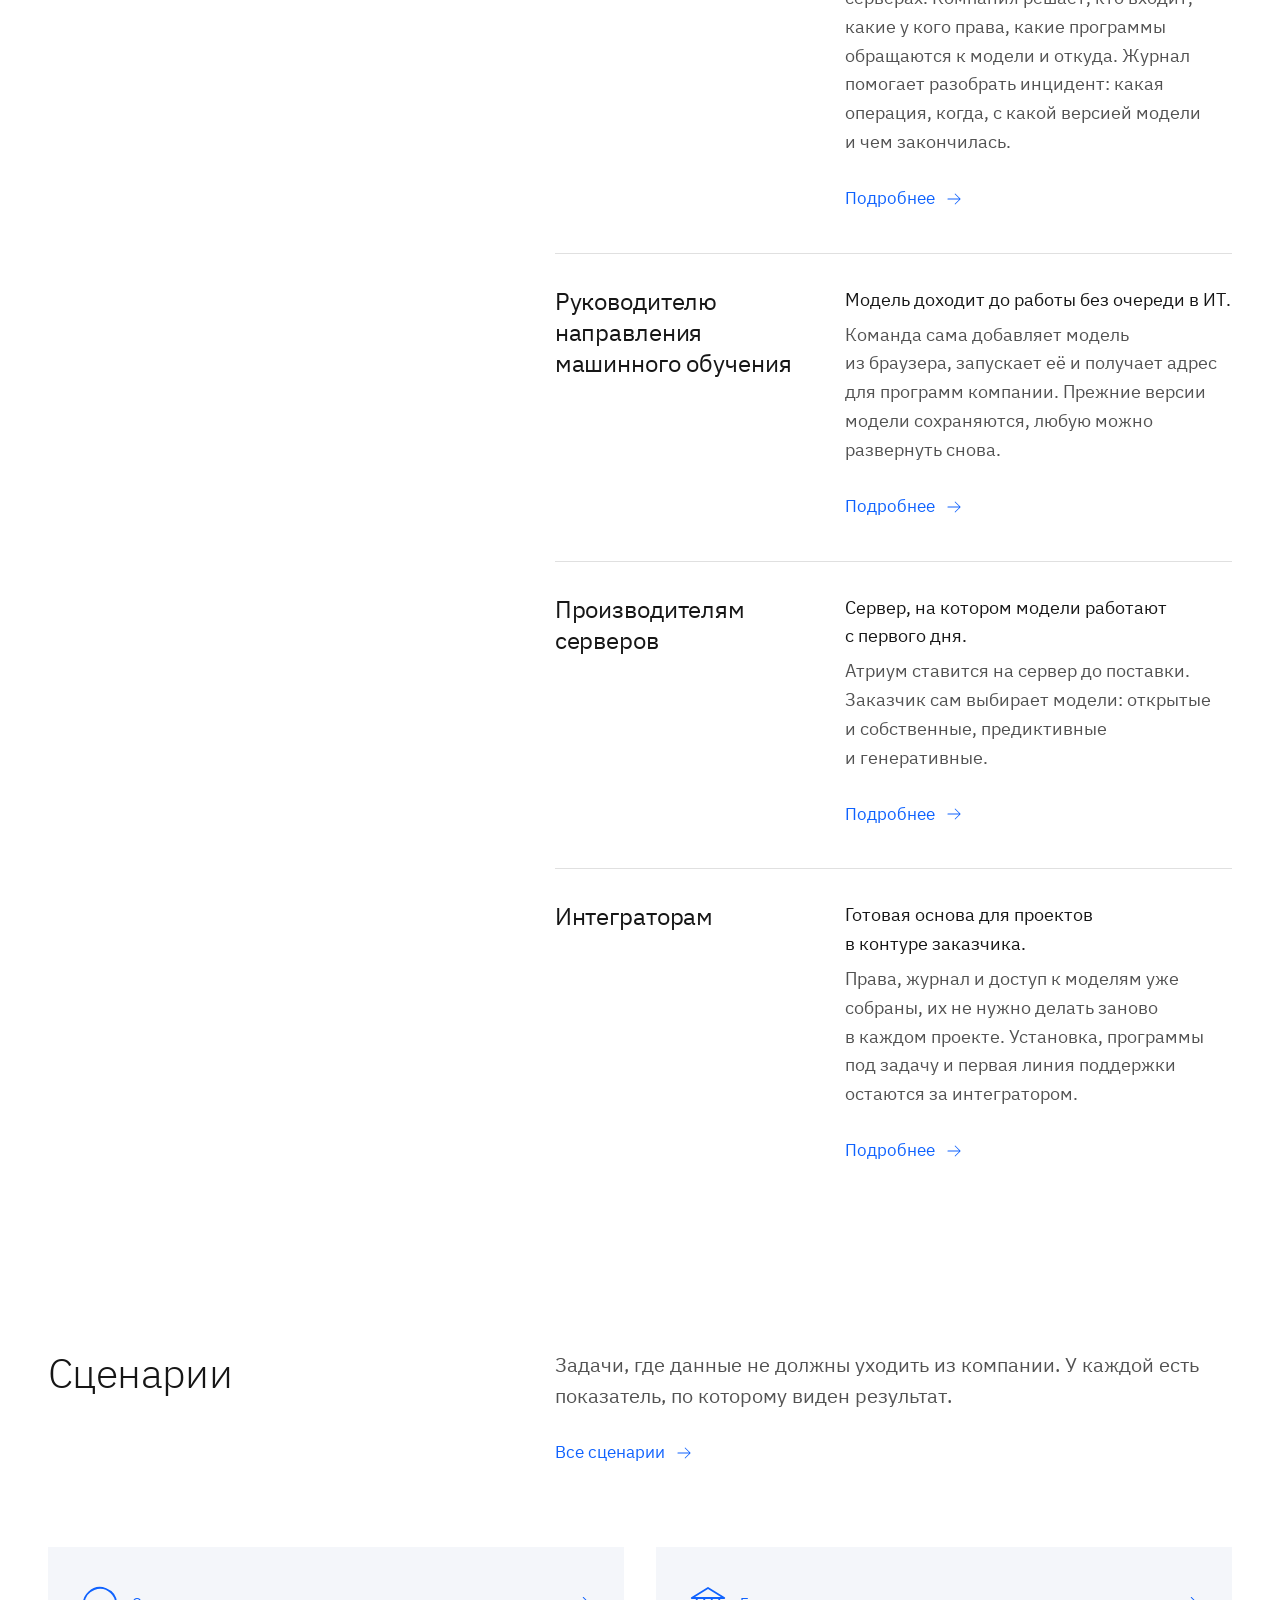
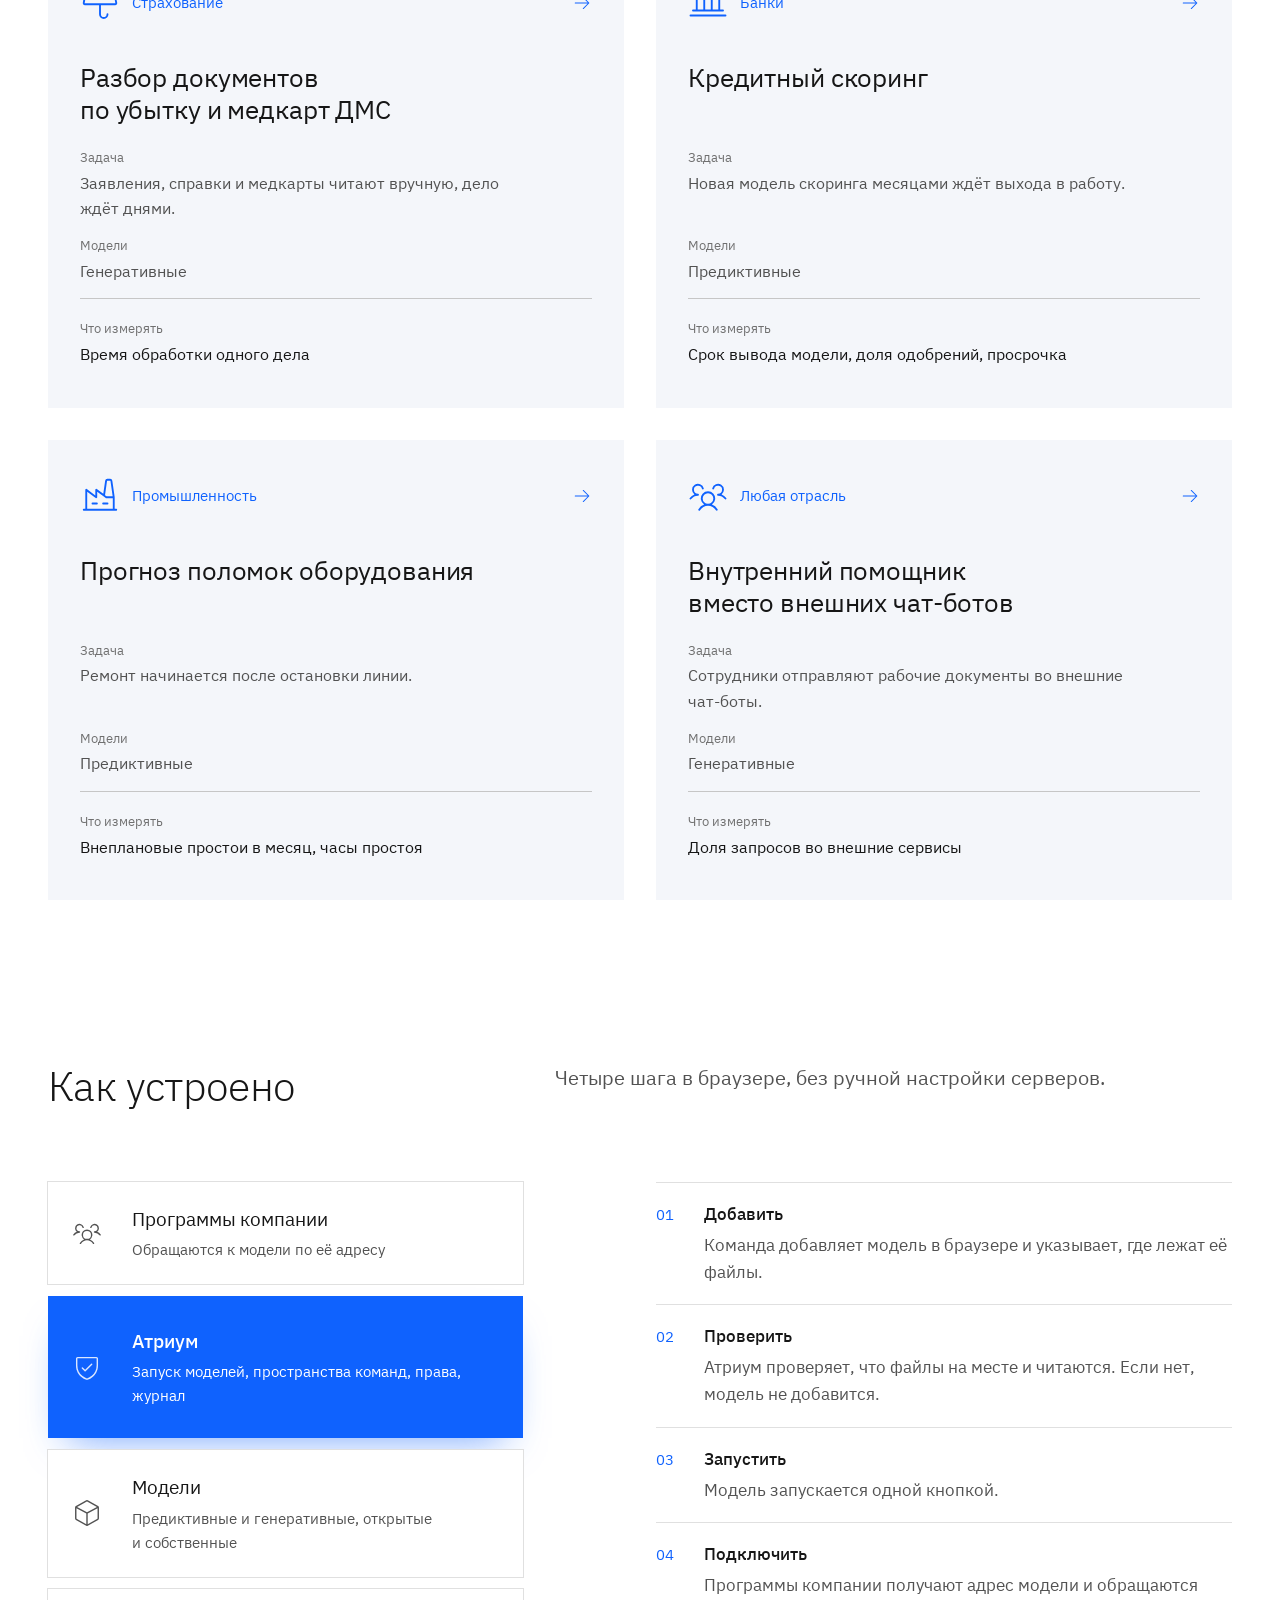
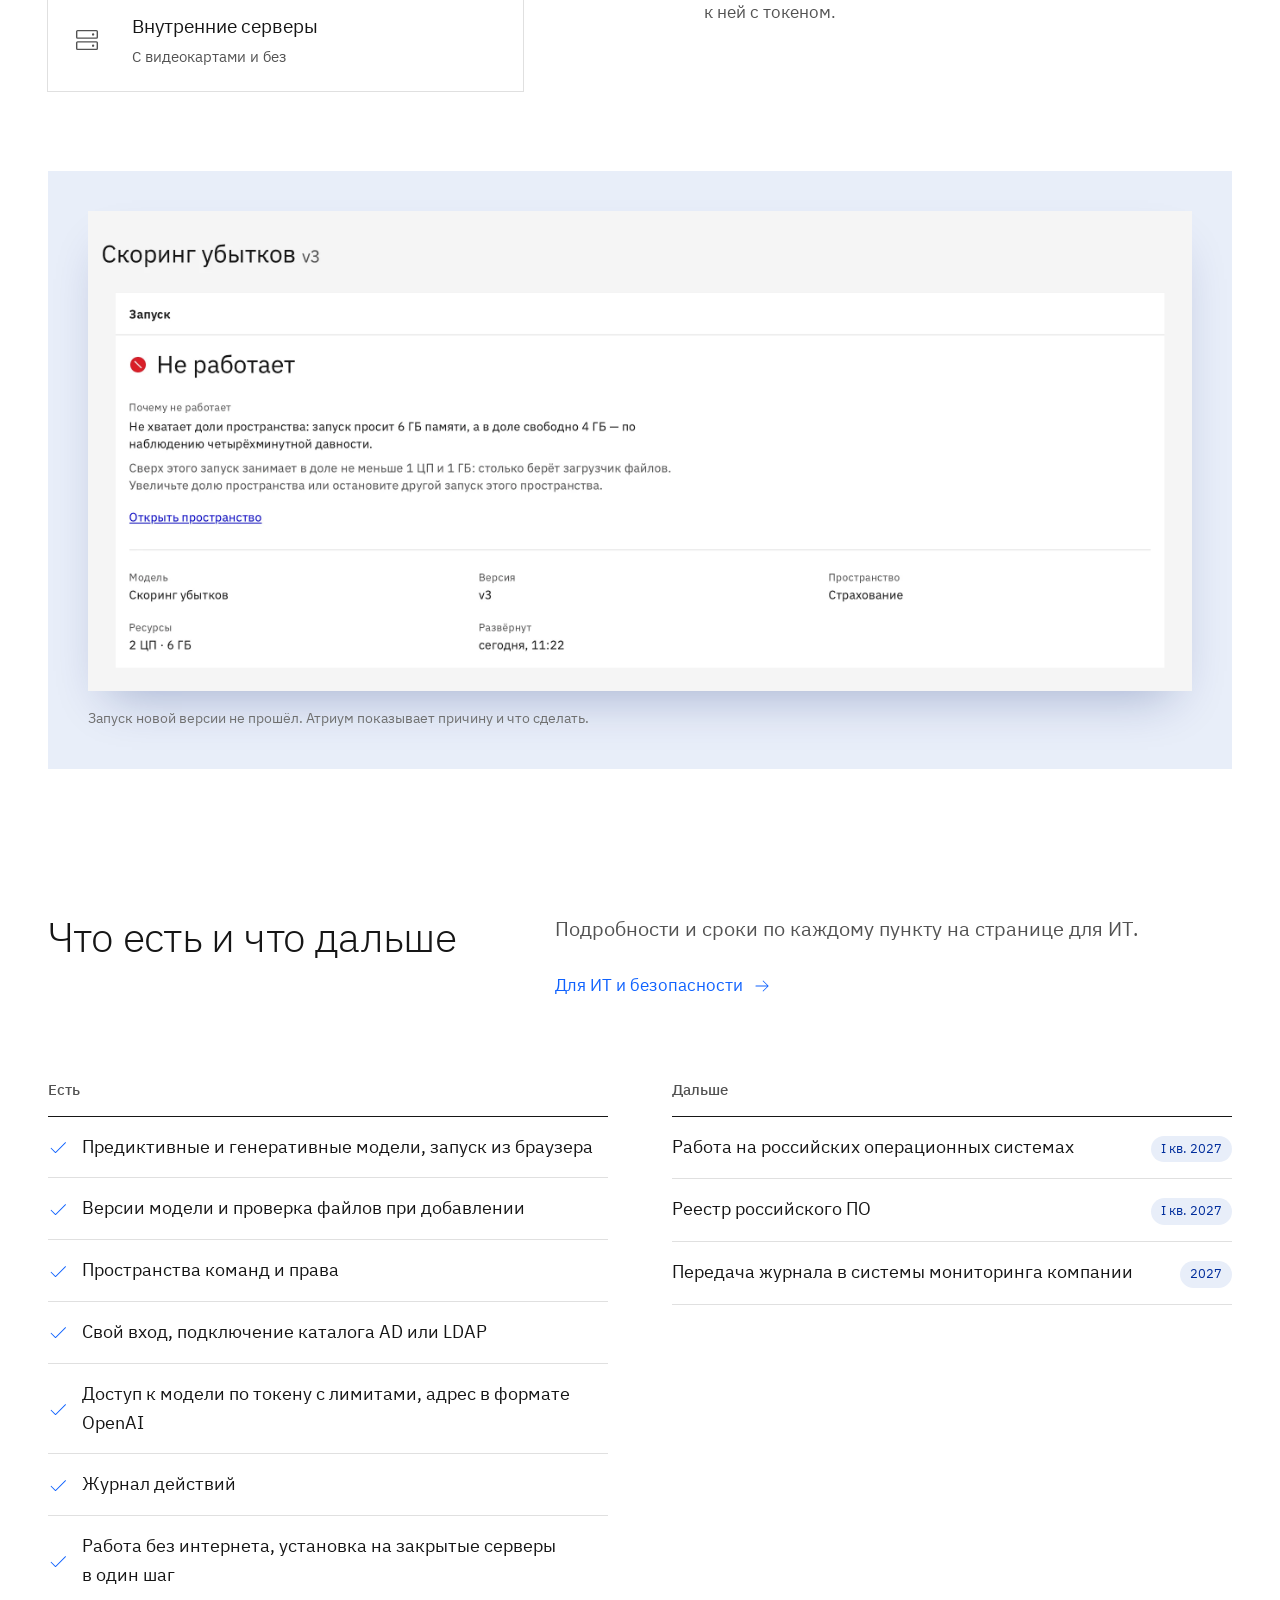
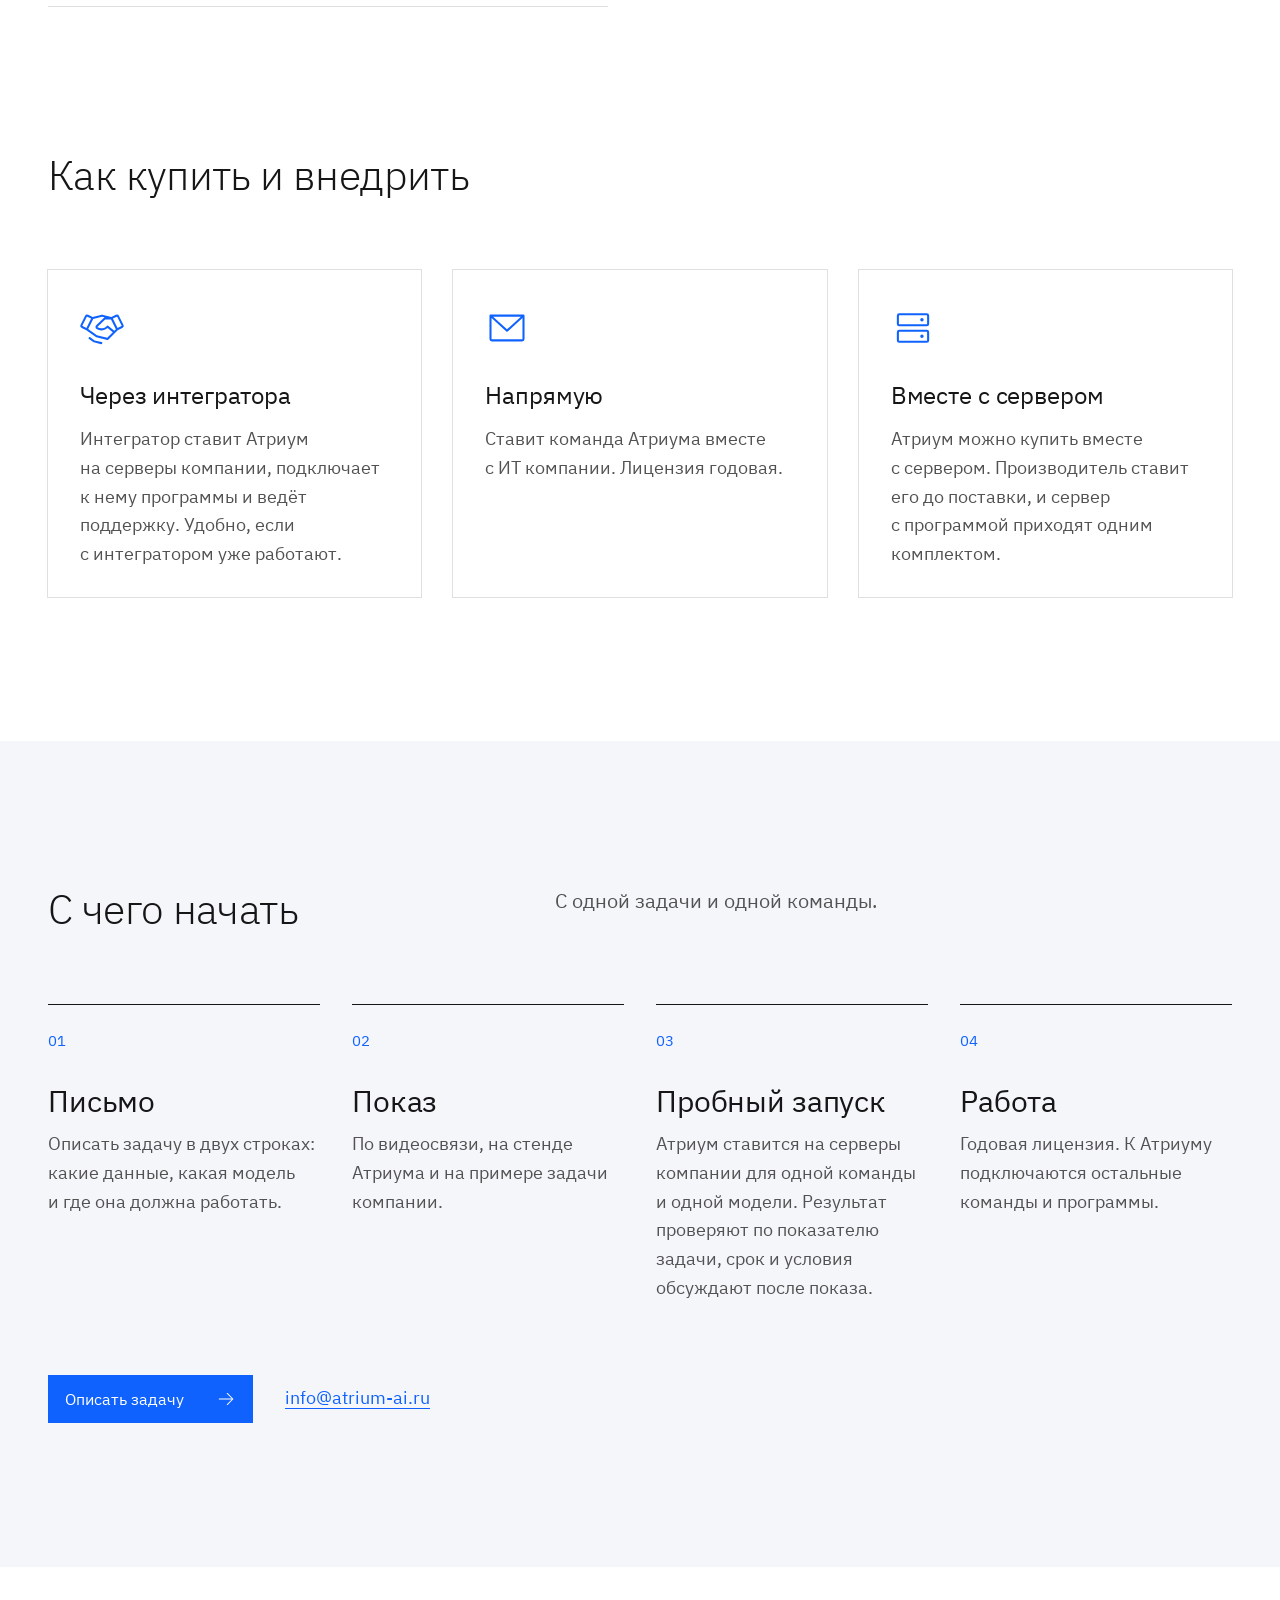
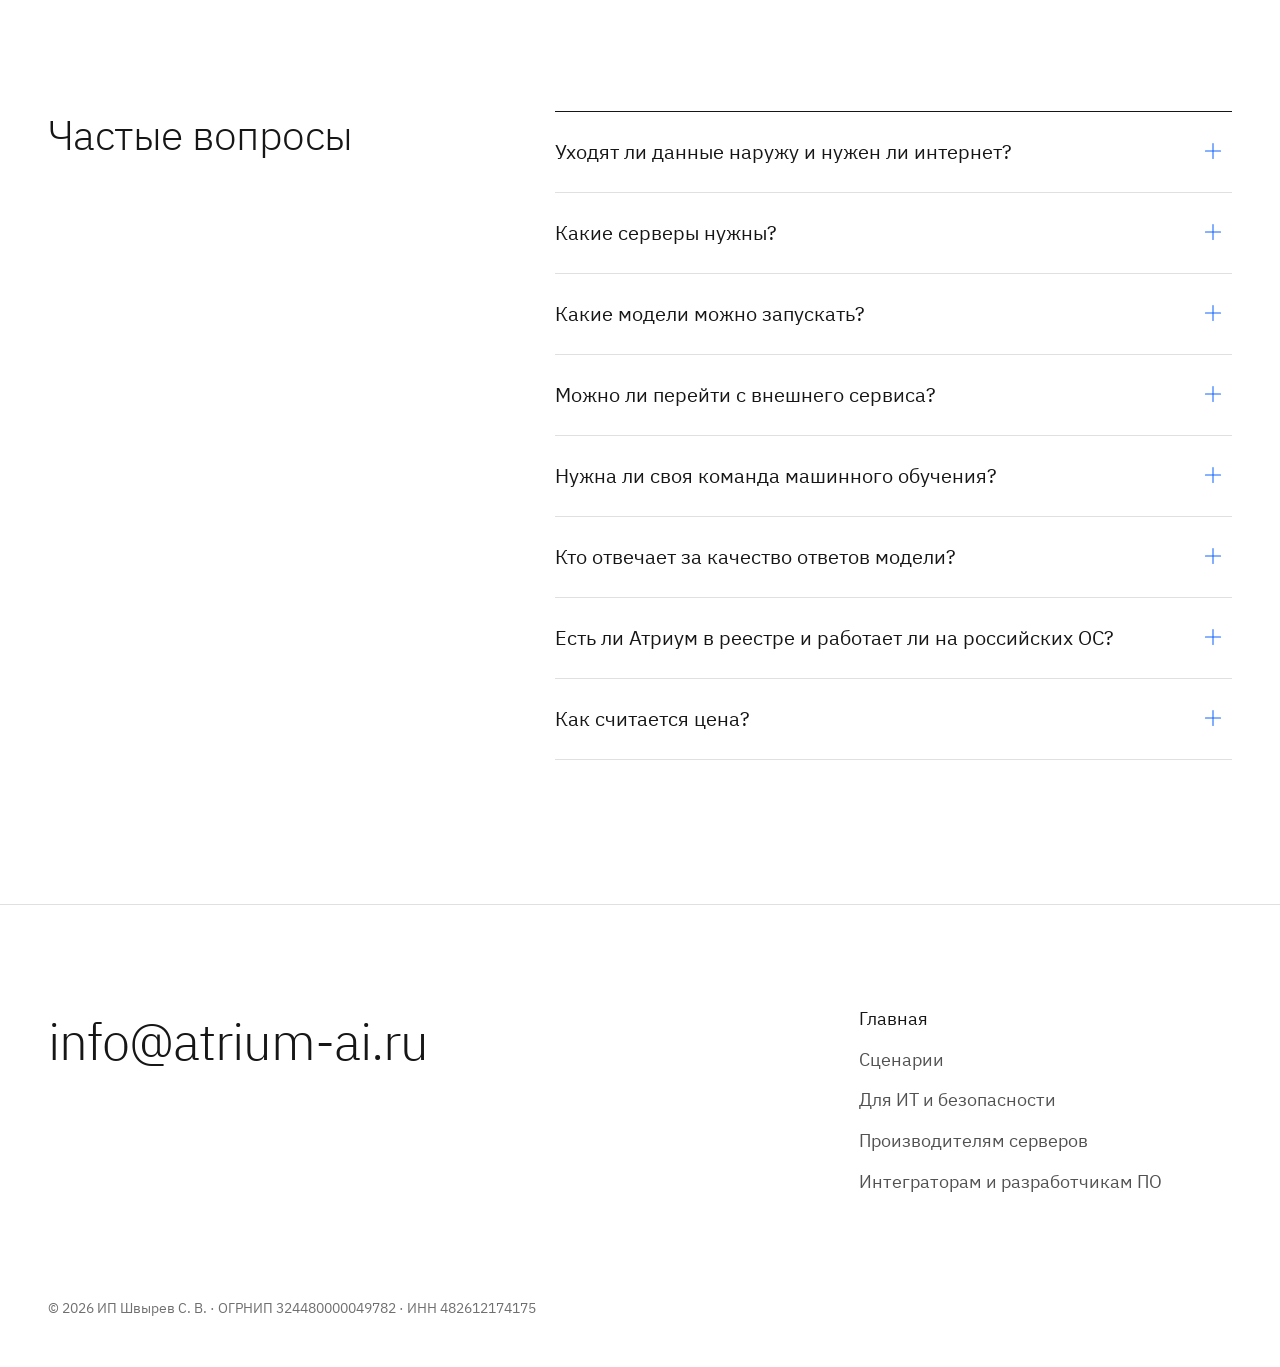
==== commit 9b40aa62: "Партнёры: правки текстов; темы писем по страницам; снимки сцены без шапки" ====
--- a/index.html
+++ b/index.html
@@ -27,7 +27,7 @@
       <a href="scenarios.html">Сценарии</a><a href="it.html">Для ИТ и безопасности</a>
       <details class="drop"><summary>Партнёрам</summary><div><a href="partners-servers.html">Производителям серверов</a><a href="partners-integrators.html">Интеграторам и разработчикам ПО</a></div></details>
       <details class="burger"><summary>Меню</summary><div><a href="scenarios.html">Сценарии</a><a href="it.html">Для ИТ и безопасности</a><a href="partners-servers.html">Производителям серверов</a><a href="partners-integrators.html">Интеграторам и разработчикам ПО</a></div></details>
-      <a class="btn primary" href="mailto:info@atrium-ai.ru">Написать нам</a>
+      <a class="btn primary" href="mailto:info@atrium-ai.ru?subject=%D0%90%D1%82%D1%80%D0%B8%D1%83%D0%BC%3A%20%D0%B7%D0%B0%D0%B4%D0%B0%D1%87%D0%B0">Написать нам</a>
     </nav>
   </div>
 </header>
@@ -37,7 +37,7 @@
     <h1>Приватность определяет периметр. <span class="a">Модель выбирает компания.</span></h1>
     <div>
       <p class="sub">Атриум запускает предиктивные и генеративные модели на внутренних серверах.<br>Компания сама выбирает модели и сама управляет доступом к ним.</p>
-      <div class="ctas"><a class="btn primary" href="mailto:info@atrium-ai.ru">Написать нам</a><a class="btn" href="it.html">Для ИТ и безопасности</a></div>
+      <div class="ctas"><a class="btn primary" href="mailto:info@atrium-ai.ru?subject=%D0%90%D1%82%D1%80%D0%B8%D1%83%D0%BC%3A%20%D0%B7%D0%B0%D0%B4%D0%B0%D1%87%D0%B0">Написать нам</a><a class="btn" href="it.html">Для ИТ и безопасности</a></div>
     </div>
   </div>
   <div class="w">
@@ -82,7 +82,7 @@
     <div class="sec-body roles">
       <div class="role"><h3>ИТ-директору</h3><div><p><b>Пилот доходит до работы.</b> Модели запускаются на внутренних серверах по одному порядку для всех команд. ИТ не настраивает сервер под каждый проект и видит все модели компании в одном списке. У каждой команды своя квота ресурсов.</p><a class="more" href="it.html#tech">Подробнее</a></div></div>
       <div class="role"><h3>Службе безопасности</h3><div><p><b>Доступом управляет компания.</b> Модели и данные остаются на внутренних серверах. Компания решает, кто входит, какие у кого права, какие программы обращаются к модели и откуда. Журнал помогает разобрать инцидент: какая операция, когда, с какой версией модели и чем закончилась.</p><a class="more" href="it.html#security">Подробнее</a></div></div>
-      <div class="role"><h3>Руководителю направления машинного обучения</h3><p><b>Модель доходит до работы без очереди в ИТ.</b> Команда сама добавляет модель из браузера, запускает её и получает адрес для программ компании. Прежние версии модели сохраняются, любую можно развернуть снова.</p></div>
+      <div class="role"><h3>Руководителю направления машинного обучения</h3><div><p><b>Модель доходит до работы без очереди в ИТ.</b> Команда сама добавляет модель из браузера, запускает её и получает адрес для программ компании. Прежние версии модели сохраняются, любую можно развернуть снова.</p><a class="more" href="it.html#how">Подробнее</a></div></div>
       <div class="role"><h3>Производителям серверов</h3><div><p><b>Сервер, на котором модели работают с первого дня.</b> Атриум ставится на сервер до поставки. Заказчик сам выбирает модели: открытые и собственные, предиктивные и генеративные.</p><a class="more" href="partners-servers.html">Подробнее</a></div></div>
       <div class="role"><h3>Интеграторам</h3><div><p><b>Готовая основа для проектов в контуре заказчика.</b> Права, журнал и доступ к моделям уже собраны, их не нужно делать заново в каждом проекте. Установка, программы под задачу и первая линия поддержки остаются за интегратором.</p><a class="more" href="partners-integrators.html">Подробнее</a></div></div>
     </div>
@@ -177,7 +177,7 @@
       <li><h3>Пробный запуск</h3><p>Атриум ставится на серверы компании для одной команды и одной модели. Результат проверяют по показателю задачи, срок и условия обсуждают после показа.</p></li>
       <li><h3>Работа</h3><p>Годовая лицензия. К Атриуму подключаются остальные команды и программы.</p></li>
     </ol>
-    <div class="cta-row"><a class="btn primary" href="mailto:info@atrium-ai.ru?subject=%D0%9F%D0%BE%D0%BA%D0%B0%D0%B7%20%D0%90%D1%82%D1%80%D0%B8%D1%83%D0%BC%D0%B0">Описать задачу</a><a class="mail" href="mailto:info@atrium-ai.ru">info@atrium-ai.ru</a></div>
+    <div class="cta-row"><a class="btn primary" href="mailto:info@atrium-ai.ru?subject=%D0%90%D1%82%D1%80%D0%B8%D1%83%D0%BC%3A%20%D0%B7%D0%B0%D0%B4%D0%B0%D1%87%D0%B0&amp;body=%D0%97%D0%B0%D0%B4%D0%B0%D1%87%D0%B0%3A%0D%0A%D0%9A%D0%B0%D0%BA%D0%B8%D0%B5%20%D0%B4%D0%B0%D0%BD%D0%BD%D1%8B%D0%B5%3A%0D%0A%D0%9A%D0%B0%D0%BA%D0%B0%D1%8F%20%D0%BC%D0%BE%D0%B4%D0%B5%D0%BB%D1%8C%20%28%D0%BF%D1%80%D0%B5%D0%B4%D0%B8%D0%BA%D1%82%D0%B8%D0%B2%D0%BD%D0%B0%D1%8F%20%D0%B8%D0%BB%D0%B8%20%D0%B3%D0%B5%D0%BD%D0%B5%D1%80%D0%B0%D1%82%D0%B8%D0%B2%D0%BD%D0%B0%D1%8F%2C%20%D0%BE%D1%82%D0%BA%D1%80%D1%8B%D1%82%D0%B0%D1%8F%20%D0%B8%D0%BB%D0%B8%20%D1%81%D0%B2%D0%BE%D1%8F%29%3A%0D%0A%D0%93%D0%B4%D0%B5%20%D0%B4%D0%BE%D0%BB%D0%B6%D0%BD%D0%B0%20%D1%80%D0%B0%D0%B1%D0%BE%D1%82%D0%B0%D1%82%D1%8C%3A%0D%0A%D0%9A%D0%BE%D0%BC%D0%BF%D0%B0%D0%BD%D0%B8%D1%8F%20%D0%B8%20%D1%80%D0%BE%D0%BB%D1%8C%3A%0D%0A">Описать задачу</a><a class="mail" href="mailto:info@atrium-ai.ru?subject=%D0%90%D1%82%D1%80%D0%B8%D1%83%D0%BC%3A%20%D0%B7%D0%B0%D0%B4%D0%B0%D1%87%D0%B0">info@atrium-ai.ru</a></div>
   </div></div>
 </section>
 
@@ -199,7 +199,7 @@
 </main>
 <footer>
   <div class="w"><div class="grid">
-    <a class="mailbig" href="mailto:info@atrium-ai.ru">info@atrium-ai.ru</a>
+    <a class="mailbig" href="mailto:info@atrium-ai.ru?subject=%D0%90%D1%82%D1%80%D0%B8%D1%83%D0%BC%3A%20%D0%B7%D0%B0%D0%B4%D0%B0%D1%87%D0%B0">info@atrium-ai.ru</a>
     <nav aria-label="Разделы сайта"><a href="./" aria-current="page">Главная</a><a href="scenarios.html">Сценарии</a><a href="it.html">Для ИТ и безопасности</a><a href="partners-servers.html">Производителям серверов</a><a href="partners-integrators.html">Интеграторам и разработчикам ПО</a></nav>
     <p class="copy">© 2026 ИП Швырев С. В. · ОГРНИП 324480000049782 · ИНН 482612174175</p>
   </div></div>
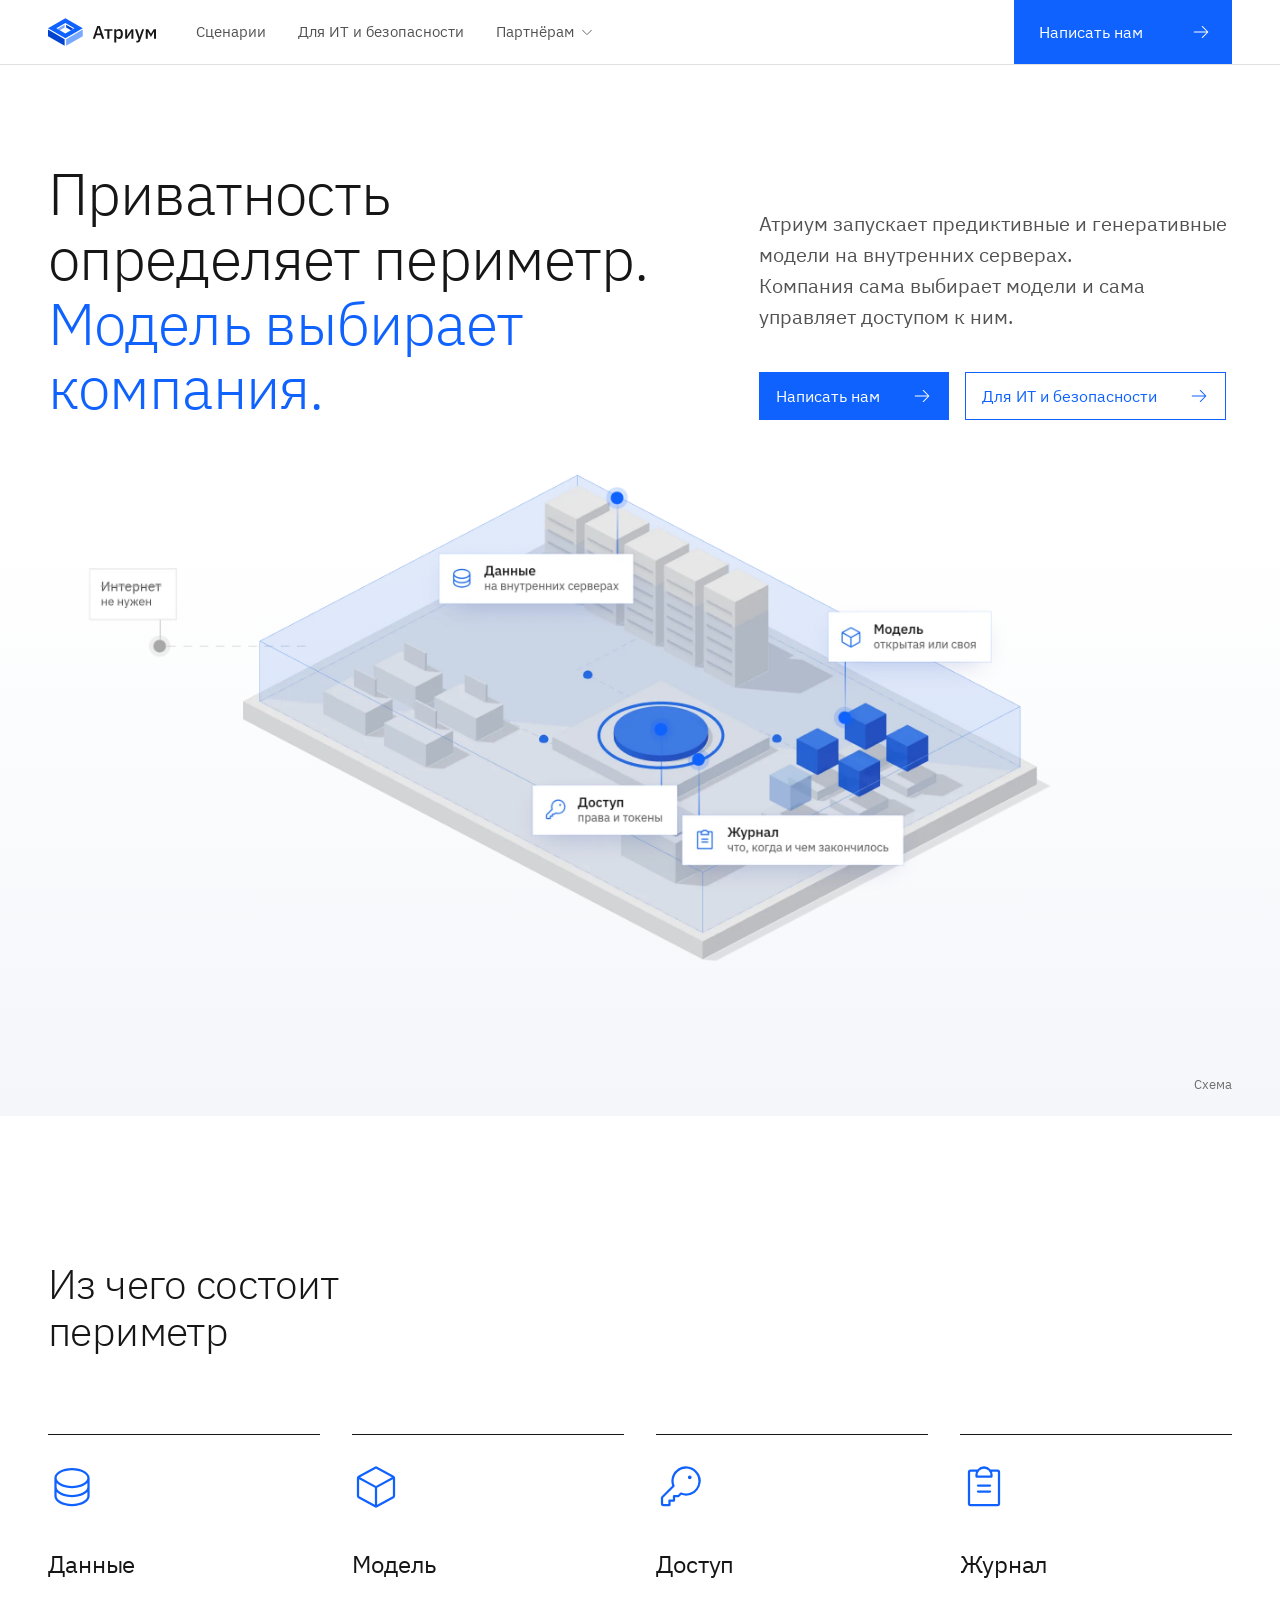
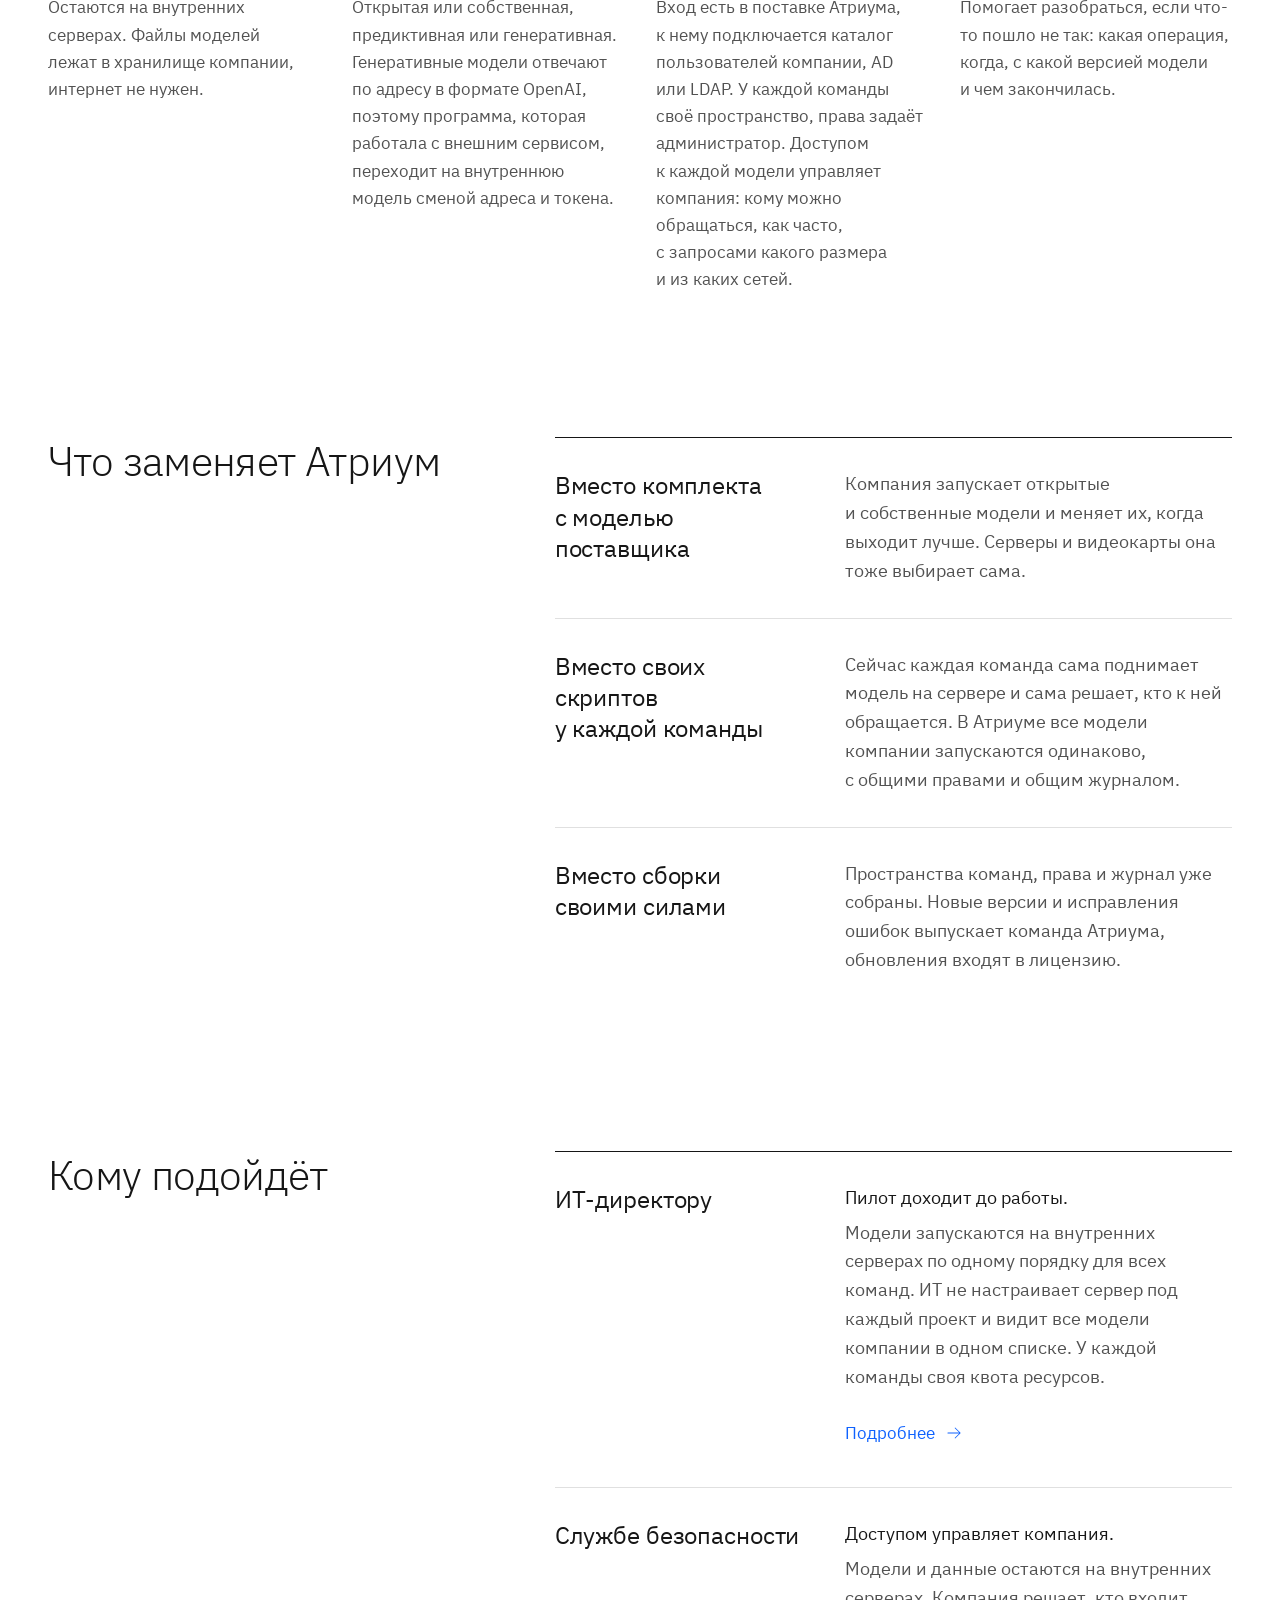
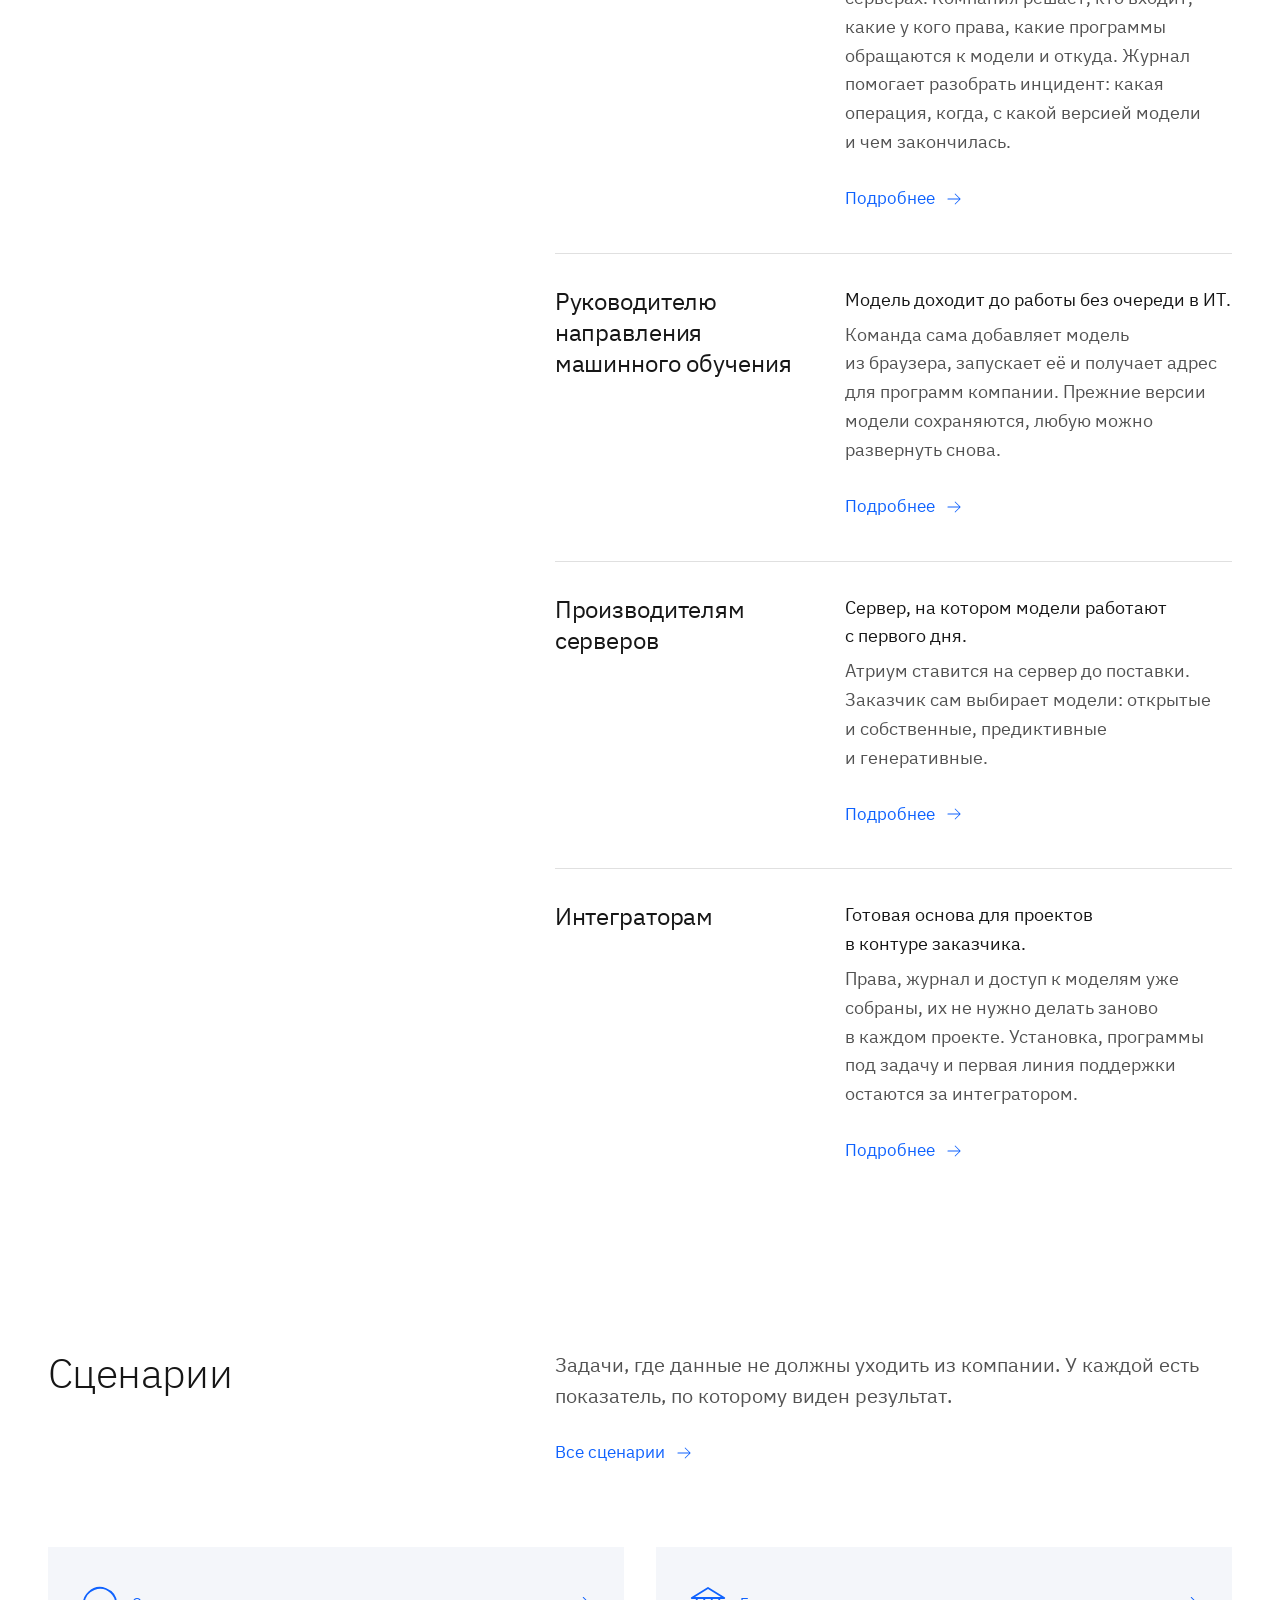
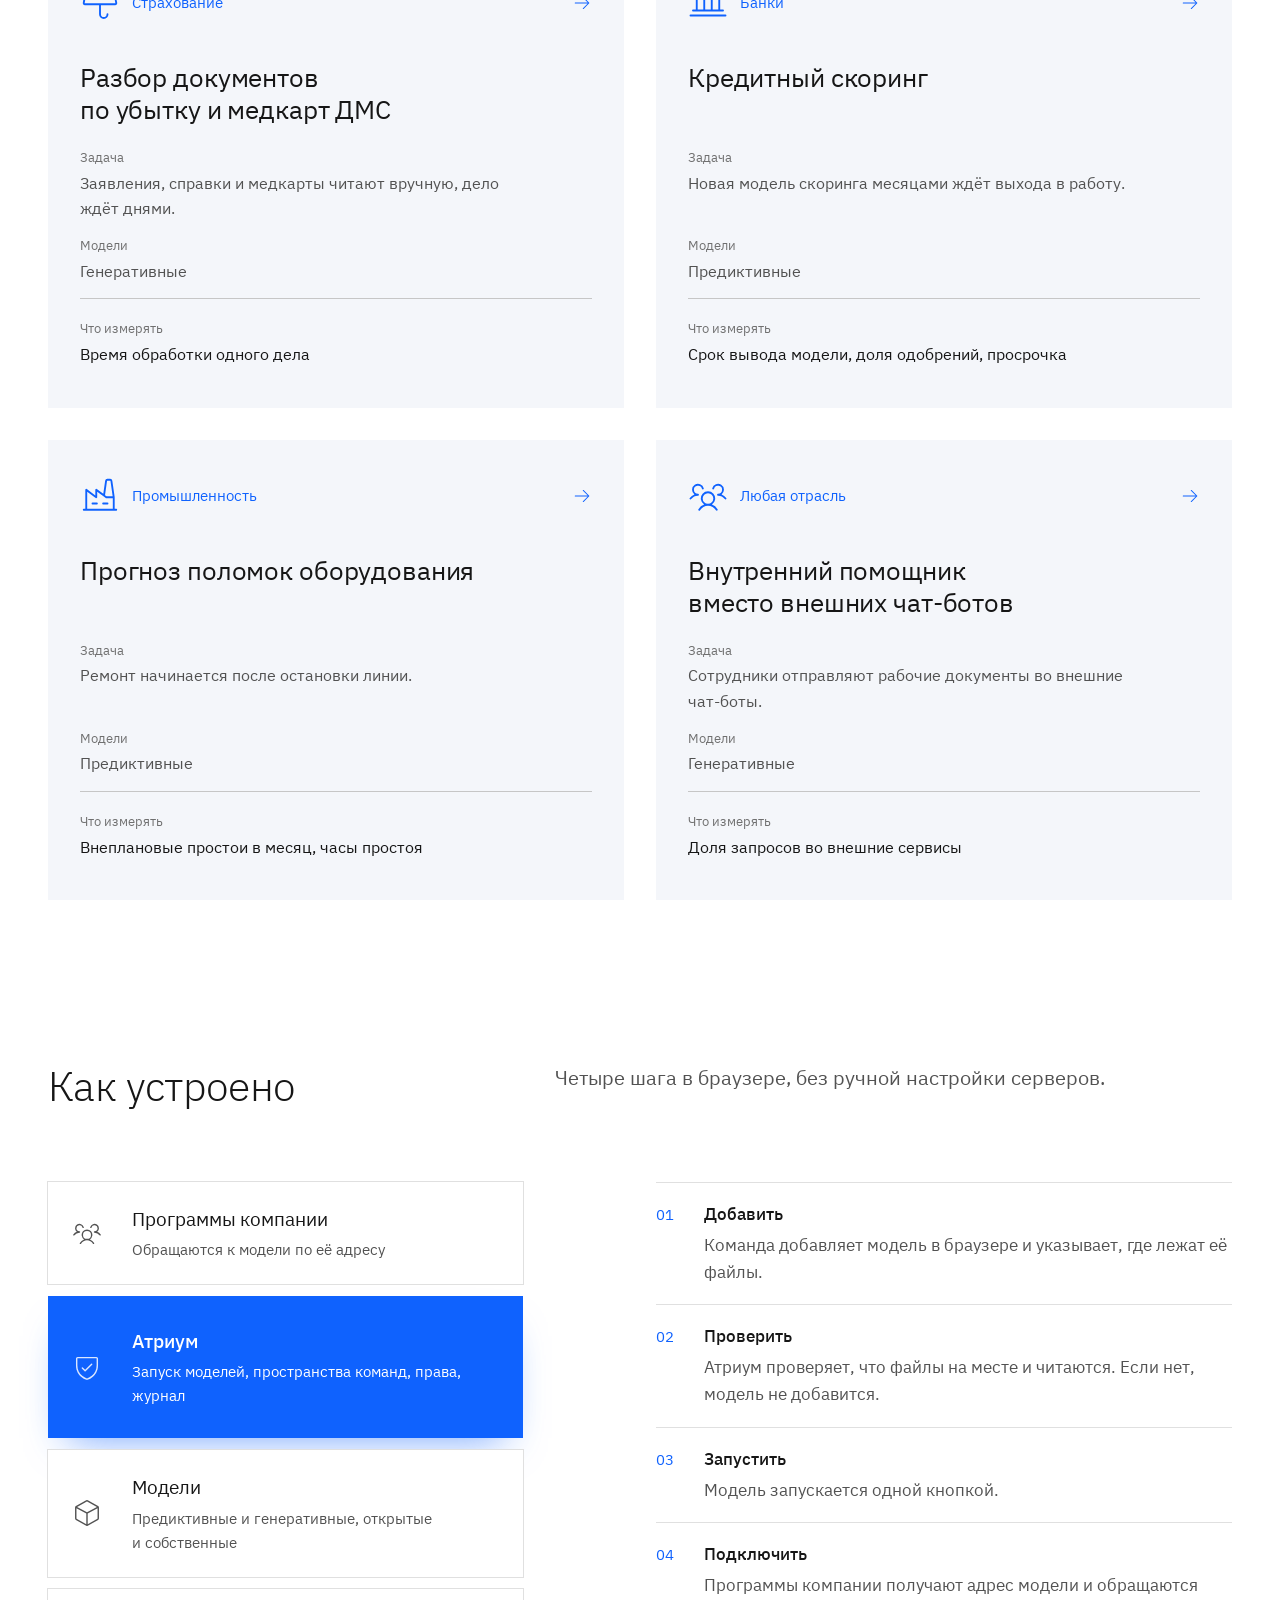
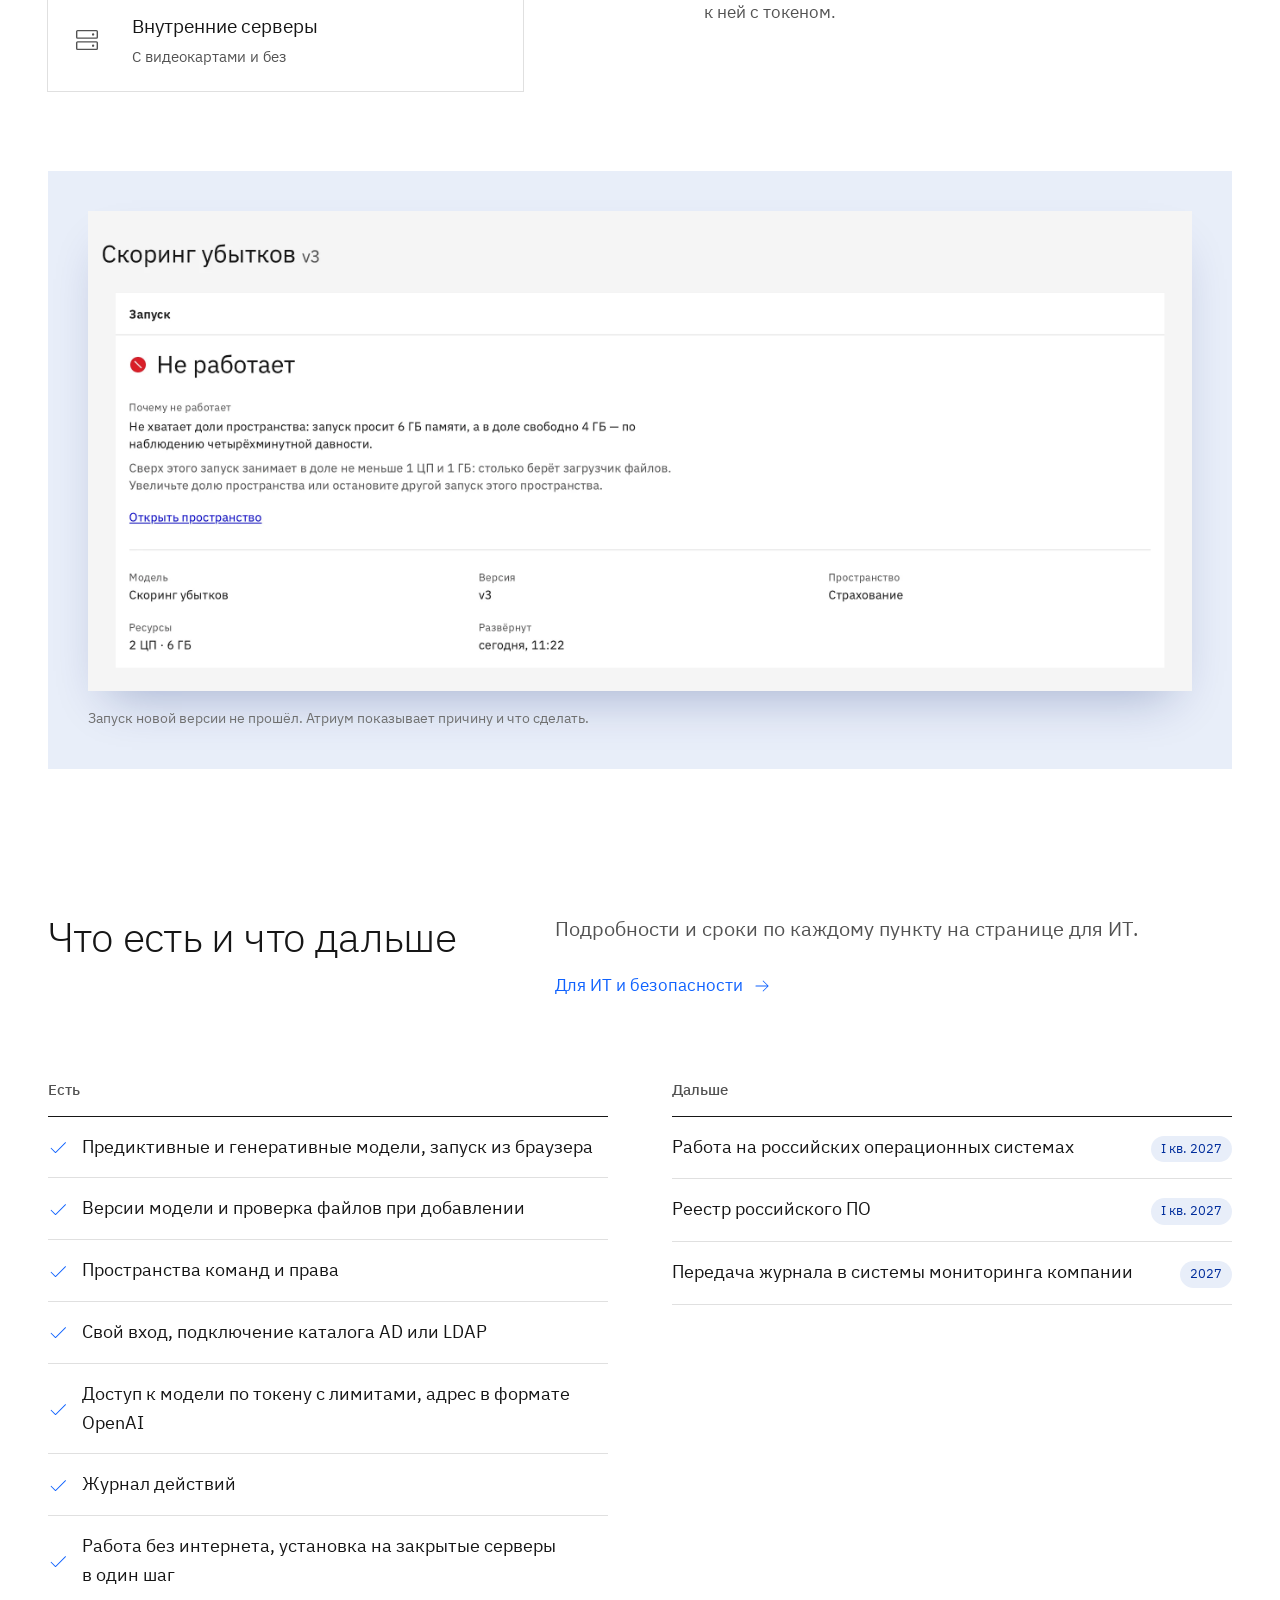
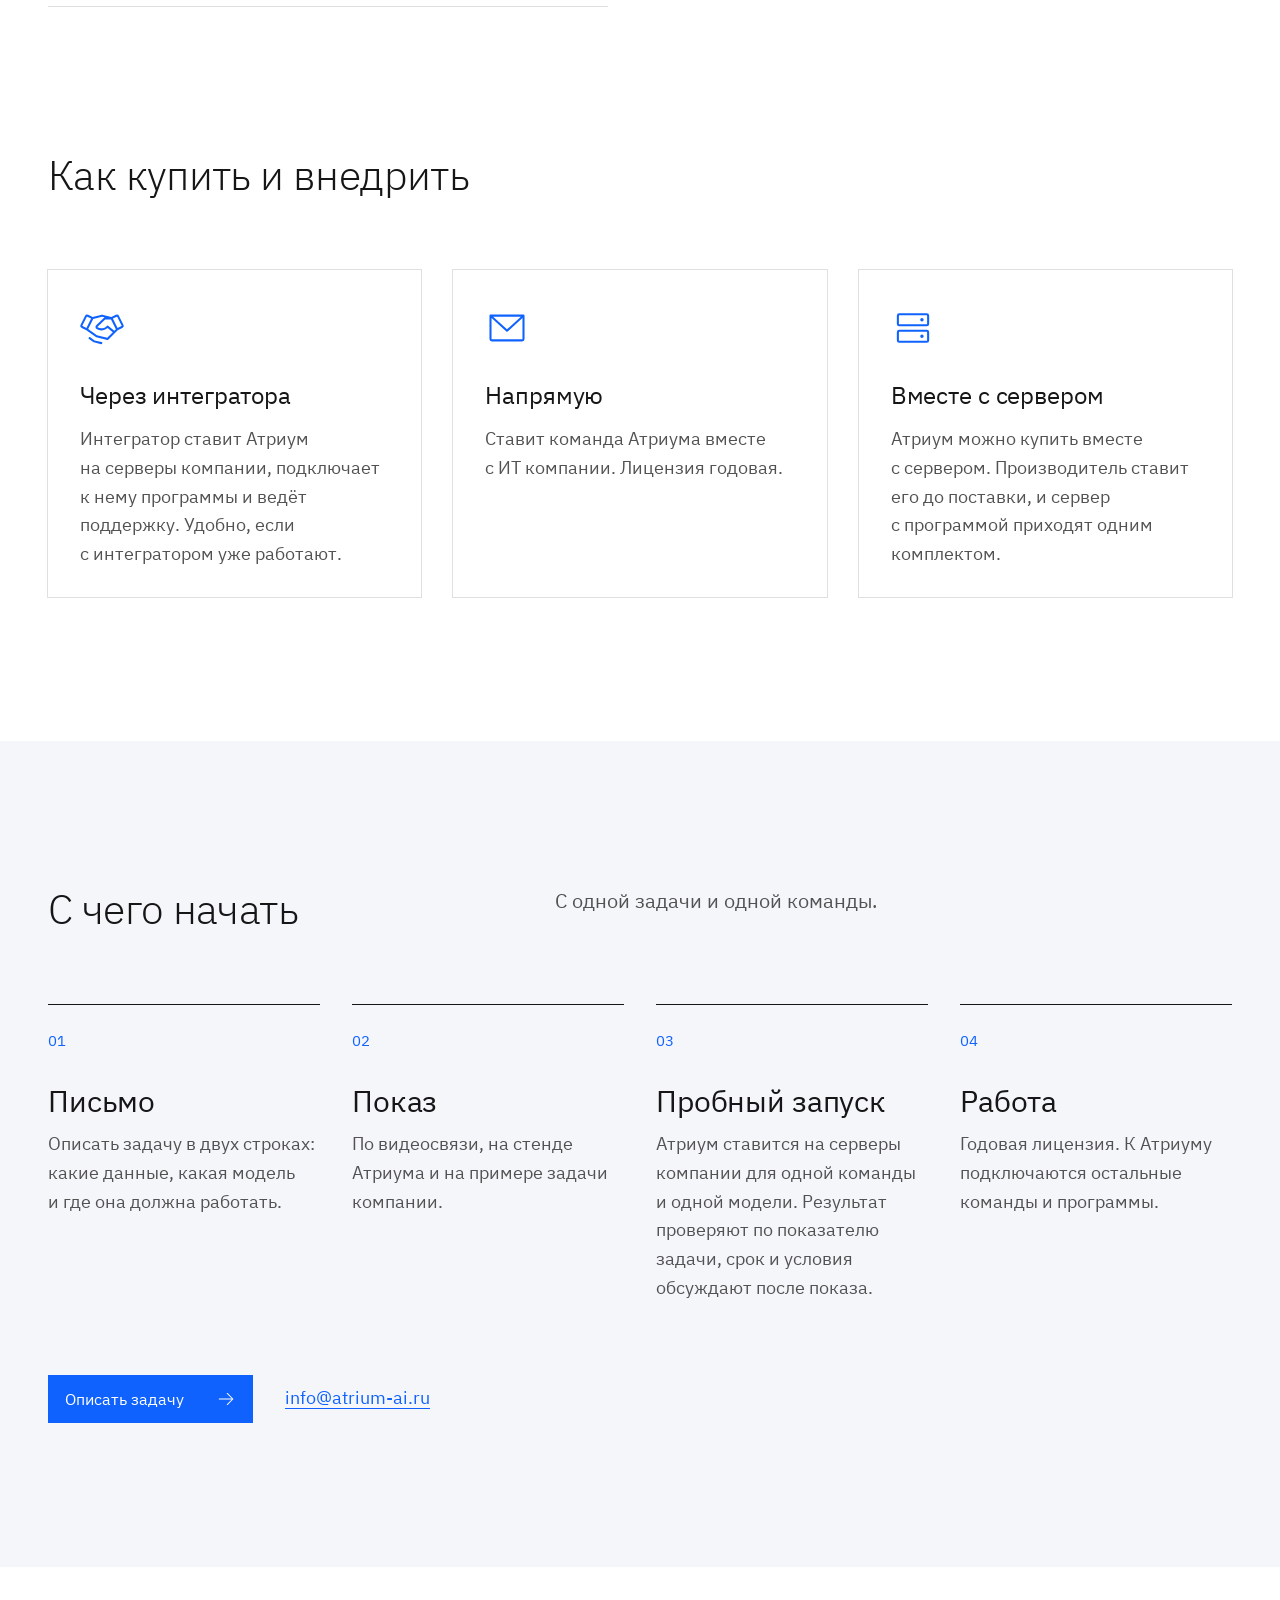
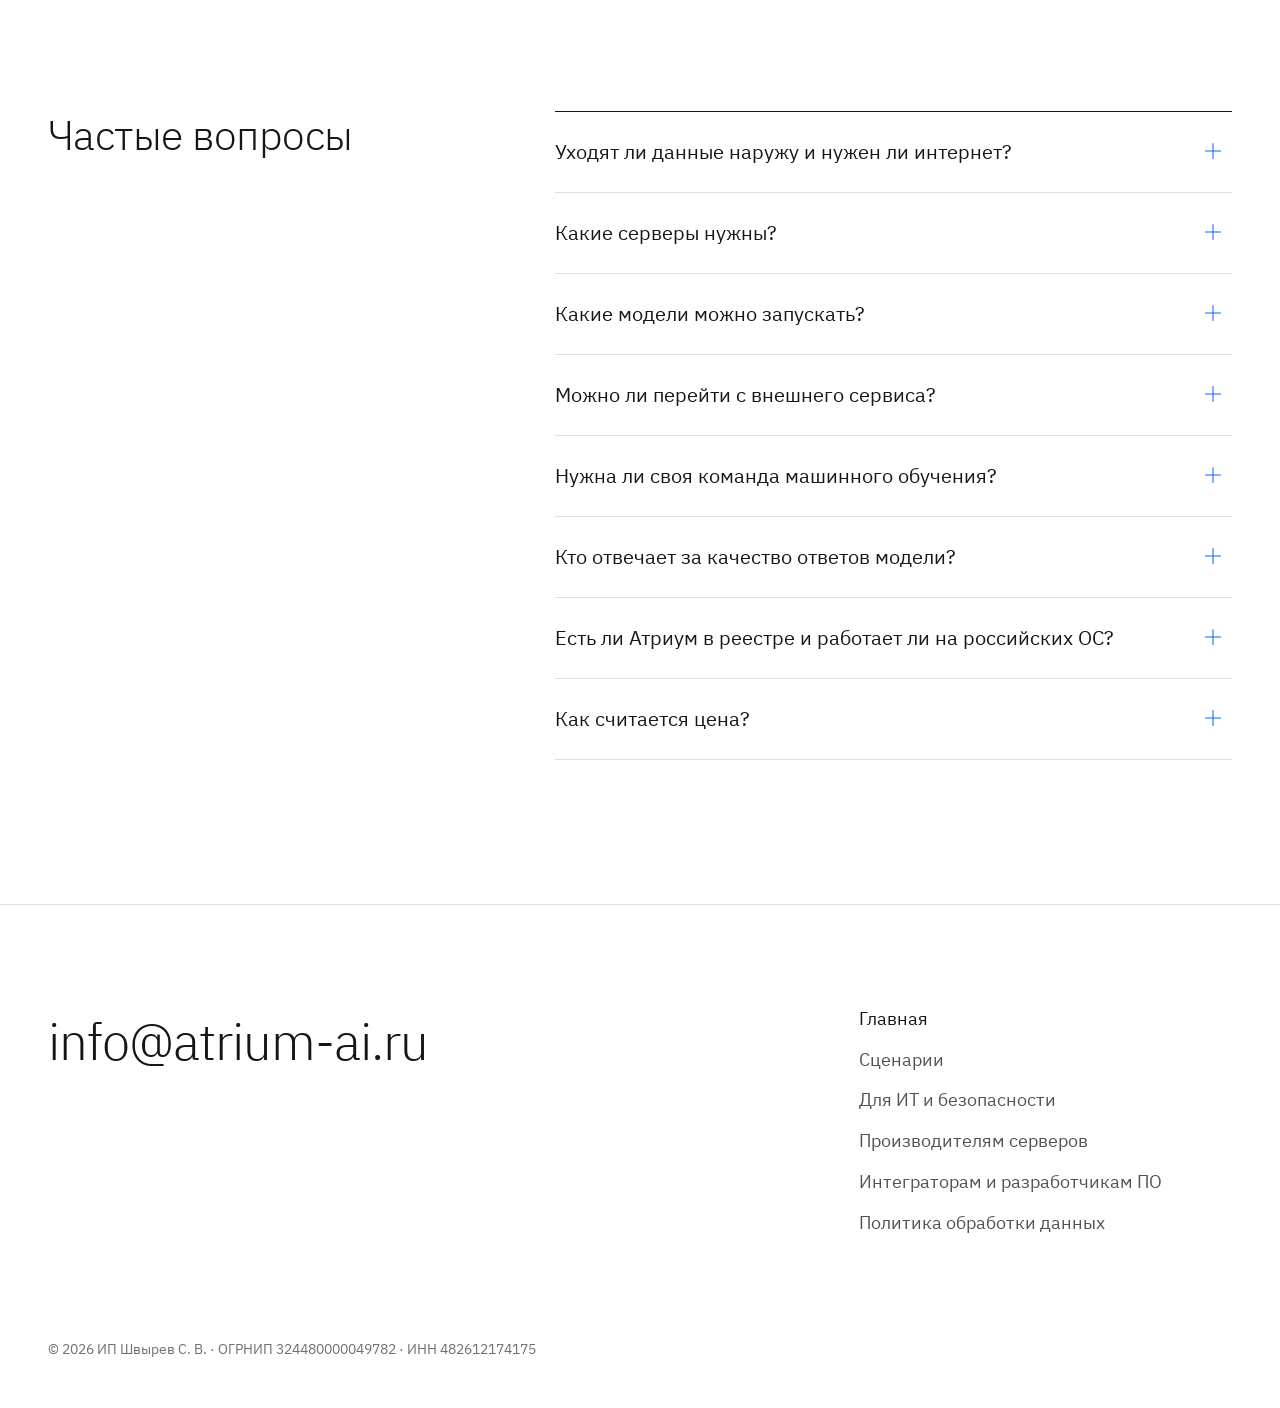
==== commit c80b1ee2: "Сайт: политика обработки данных и согласие — отдельные страницы, ссылка в подвале (ATR-352)" ====
--- a/index.html
+++ b/index.html
@@ -200,7 +200,7 @@
 <footer>
   <div class="w"><div class="grid">
     <a class="mailbig" href="mailto:info@atrium-ai.ru?subject=%D0%90%D1%82%D1%80%D0%B8%D1%83%D0%BC%3A%20%D0%B7%D0%B0%D0%B4%D0%B0%D1%87%D0%B0">info@atrium-ai.ru</a>
-    <nav aria-label="Разделы сайта"><a href="./" aria-current="page">Главная</a><a href="scenarios.html">Сценарии</a><a href="it.html">Для ИТ и безопасности</a><a href="partners-servers.html">Производителям серверов</a><a href="partners-integrators.html">Интеграторам и разработчикам ПО</a></nav>
+    <nav aria-label="Разделы сайта"><a href="./" aria-current="page">Главная</a><a href="scenarios.html">Сценарии</a><a href="it.html">Для ИТ и безопасности</a><a href="partners-servers.html">Производителям серверов</a><a href="partners-integrators.html">Интеграторам и разработчикам ПО</a><a href="policy.html">Политика обработки данных</a></nav>
     <p class="copy">© 2026 ИП Швырев С. В. · ОГРНИП 324480000049782 · ИНН 482612174175</p>
   </div></div>
 </footer>
--- a/site.css
+++ b/site.css
@@ -372,3 +372,10 @@
 }
 @media (prefers-reduced-motion:reduce){*{transition:none!important;animation:none!important}.scene{opacity:1}}
 .sec-head:has(.ic) + .sec-body{align-self:end}
+
+/* страницы документов: политика и согласие — текст абзацами, а не плитками */
+.doc .sec-body p{margin:0 0 18px}
+.doc .sec-body ul{margin:0 0 18px;padding-left:20px}
+.doc .sec-body li{margin:0 0 6px}
+.doc .sec-body b{font-weight:500}
+.doc .sec-body p:last-child,.doc .sec-body ul:last-child{margin-bottom:0}
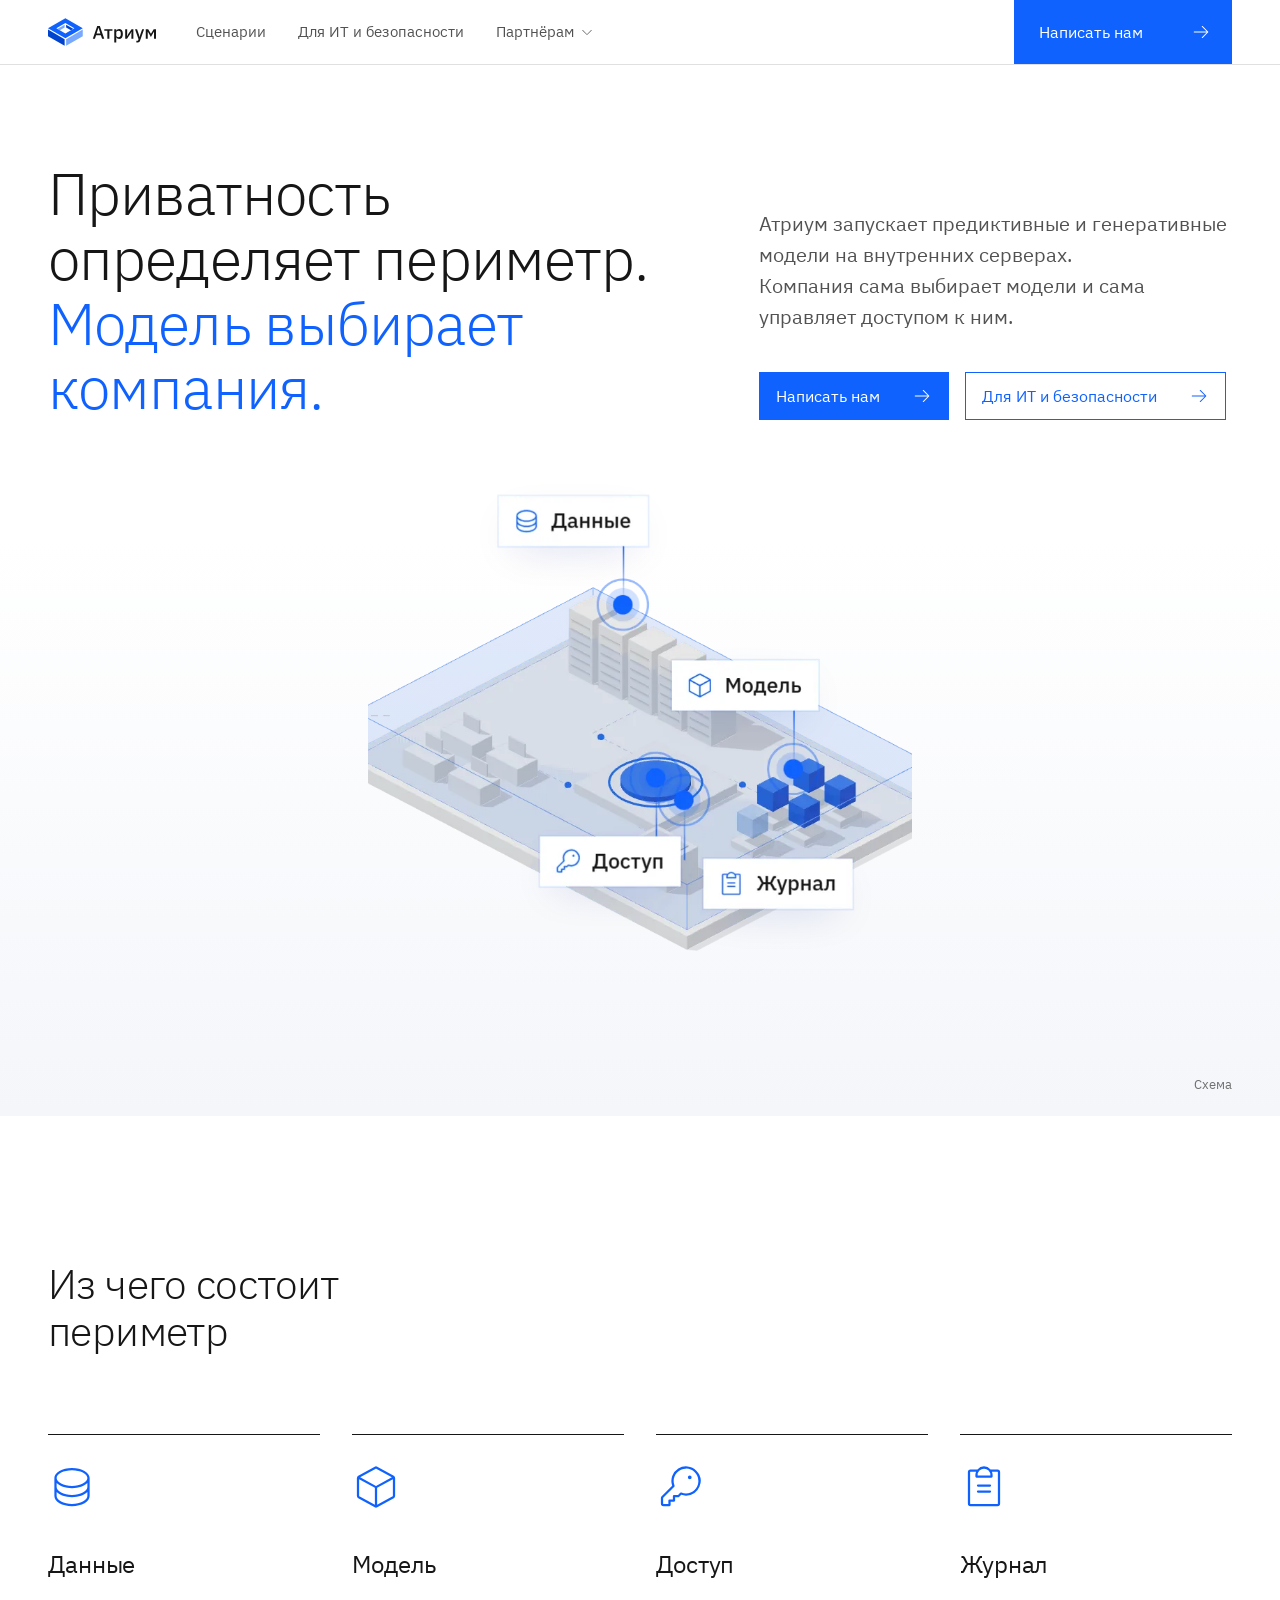
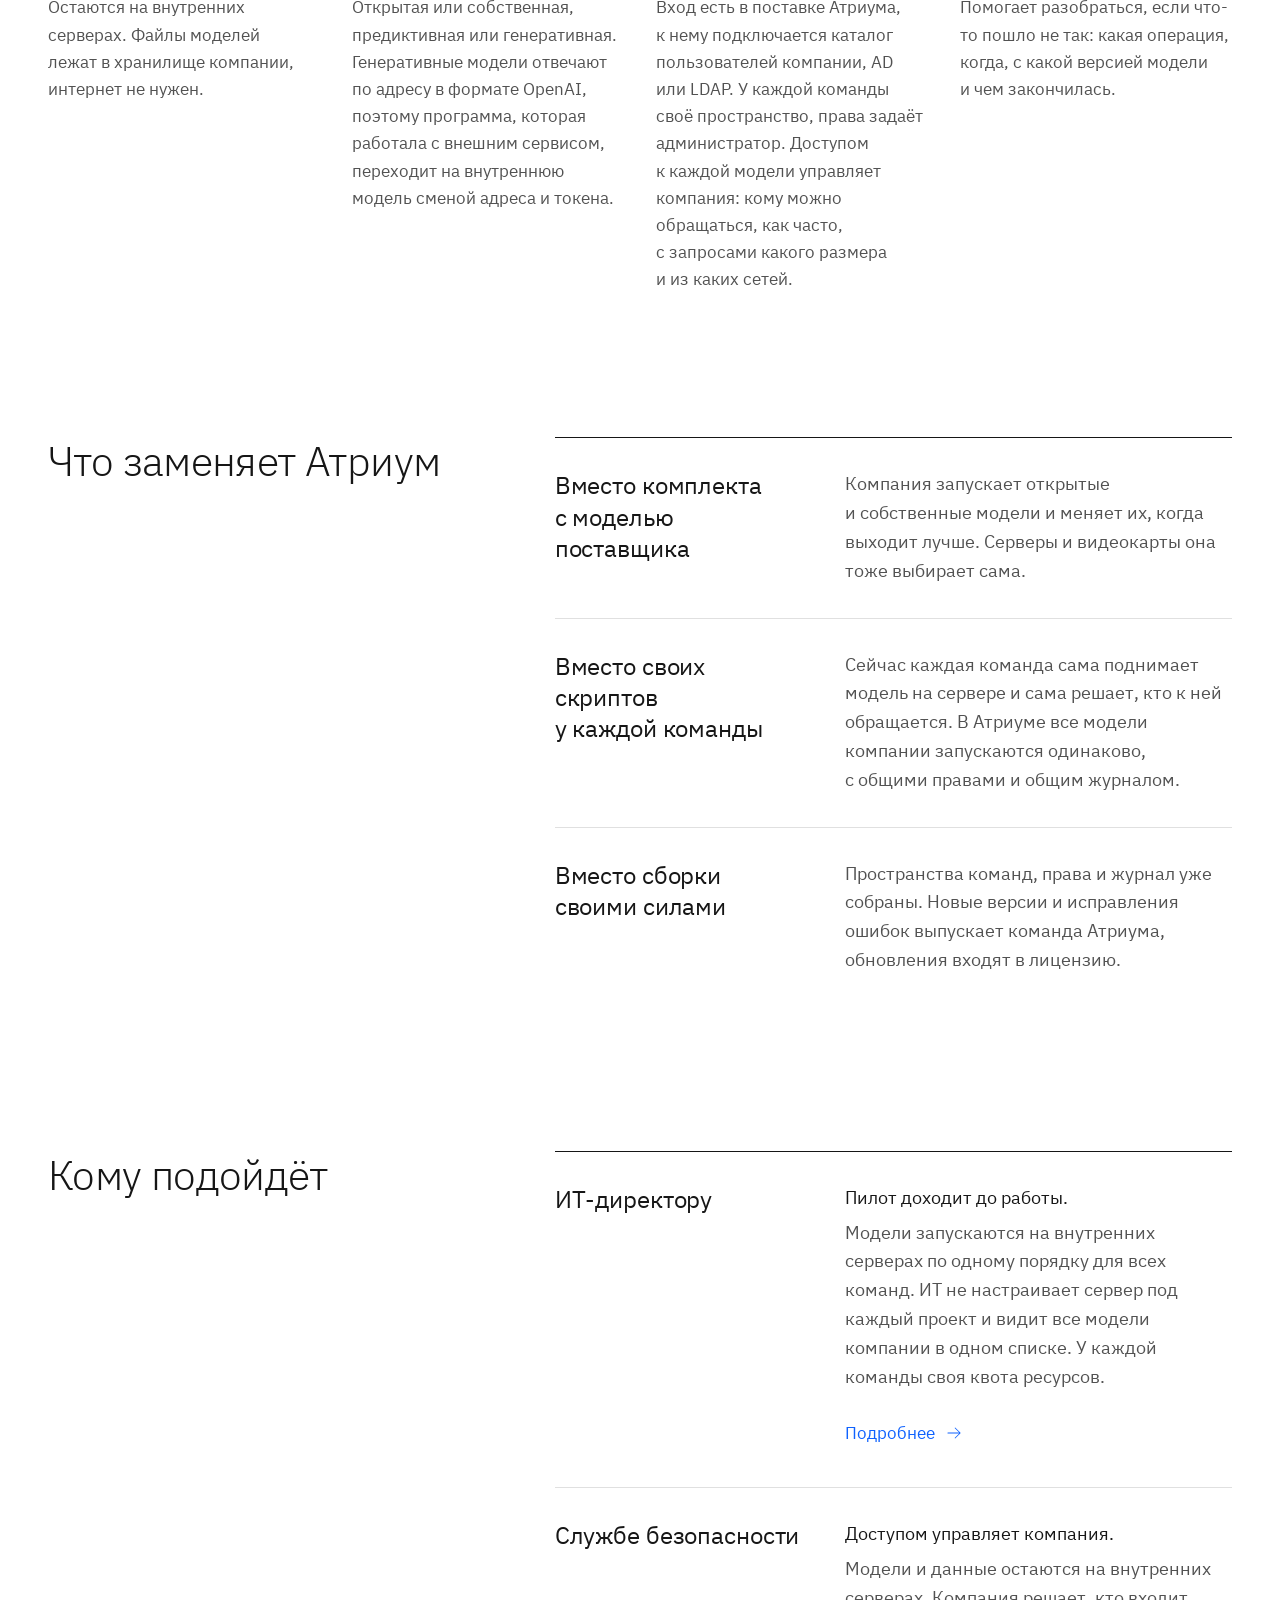
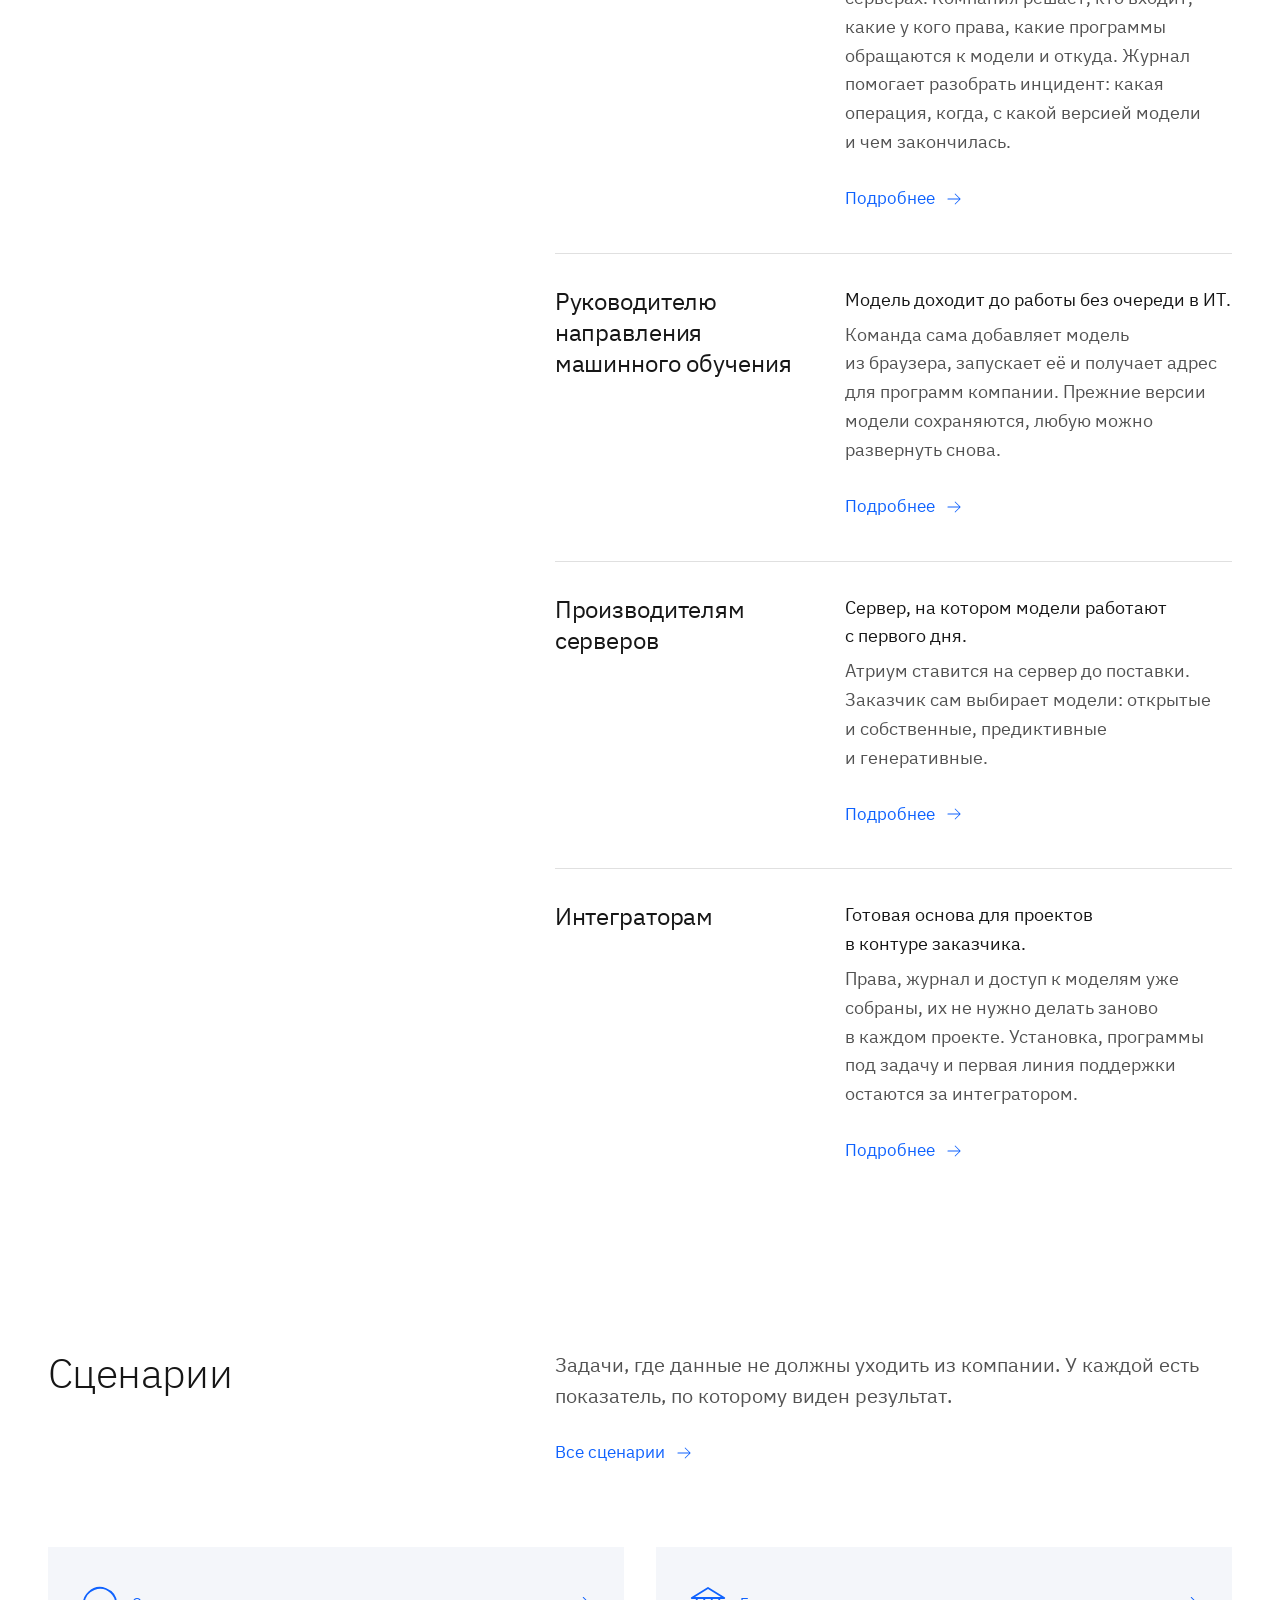
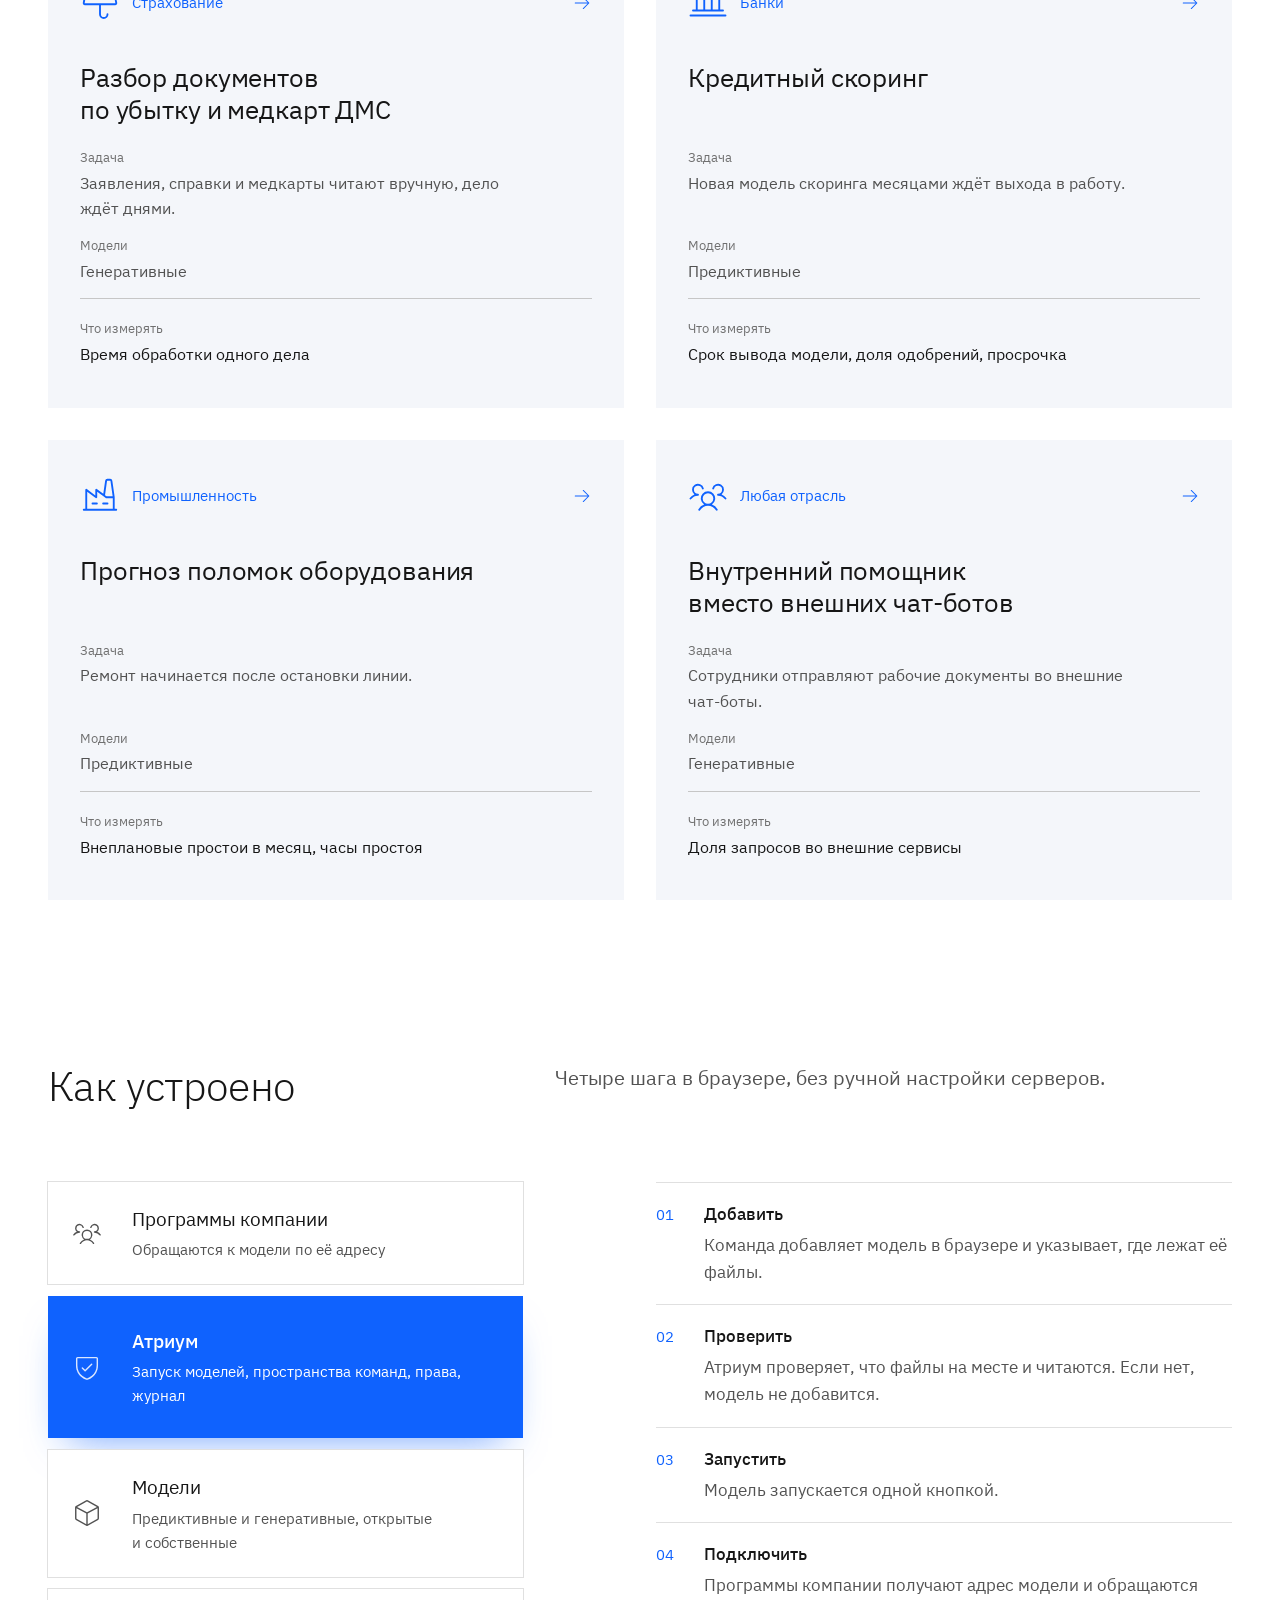
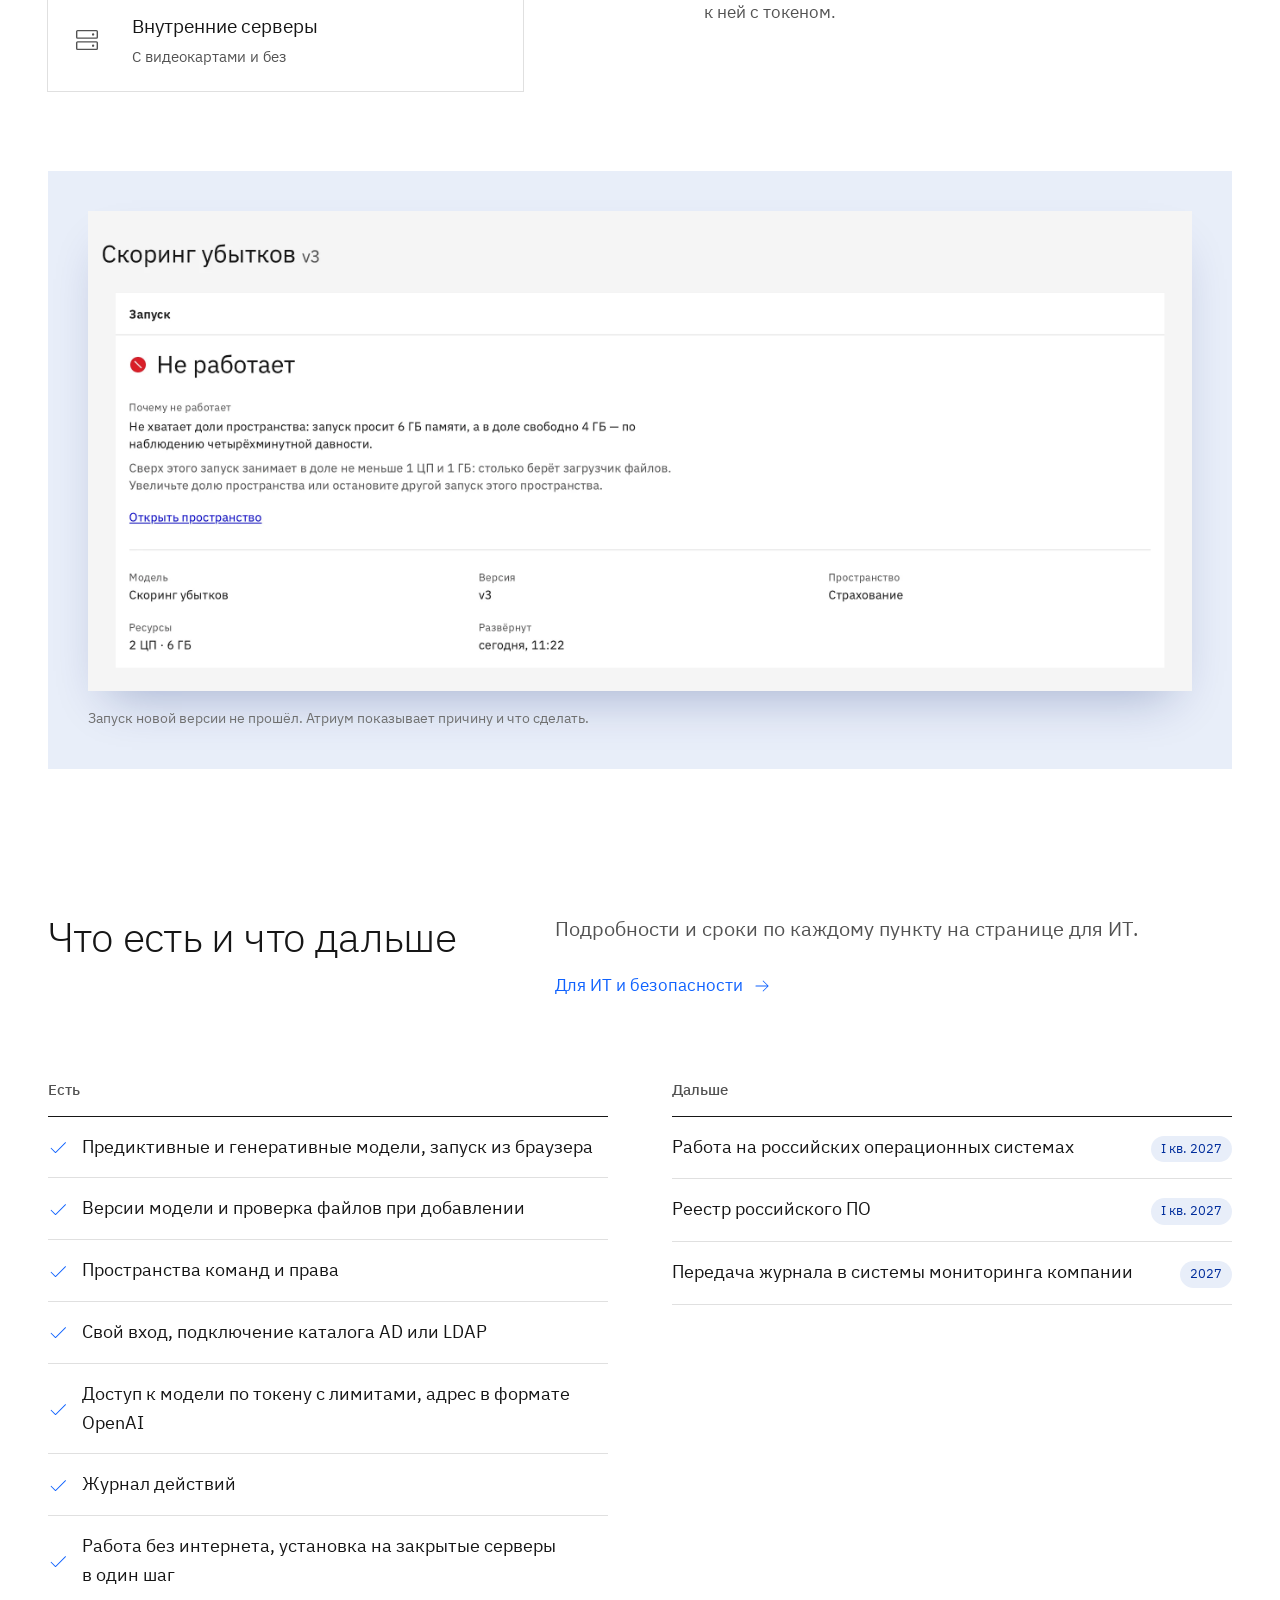
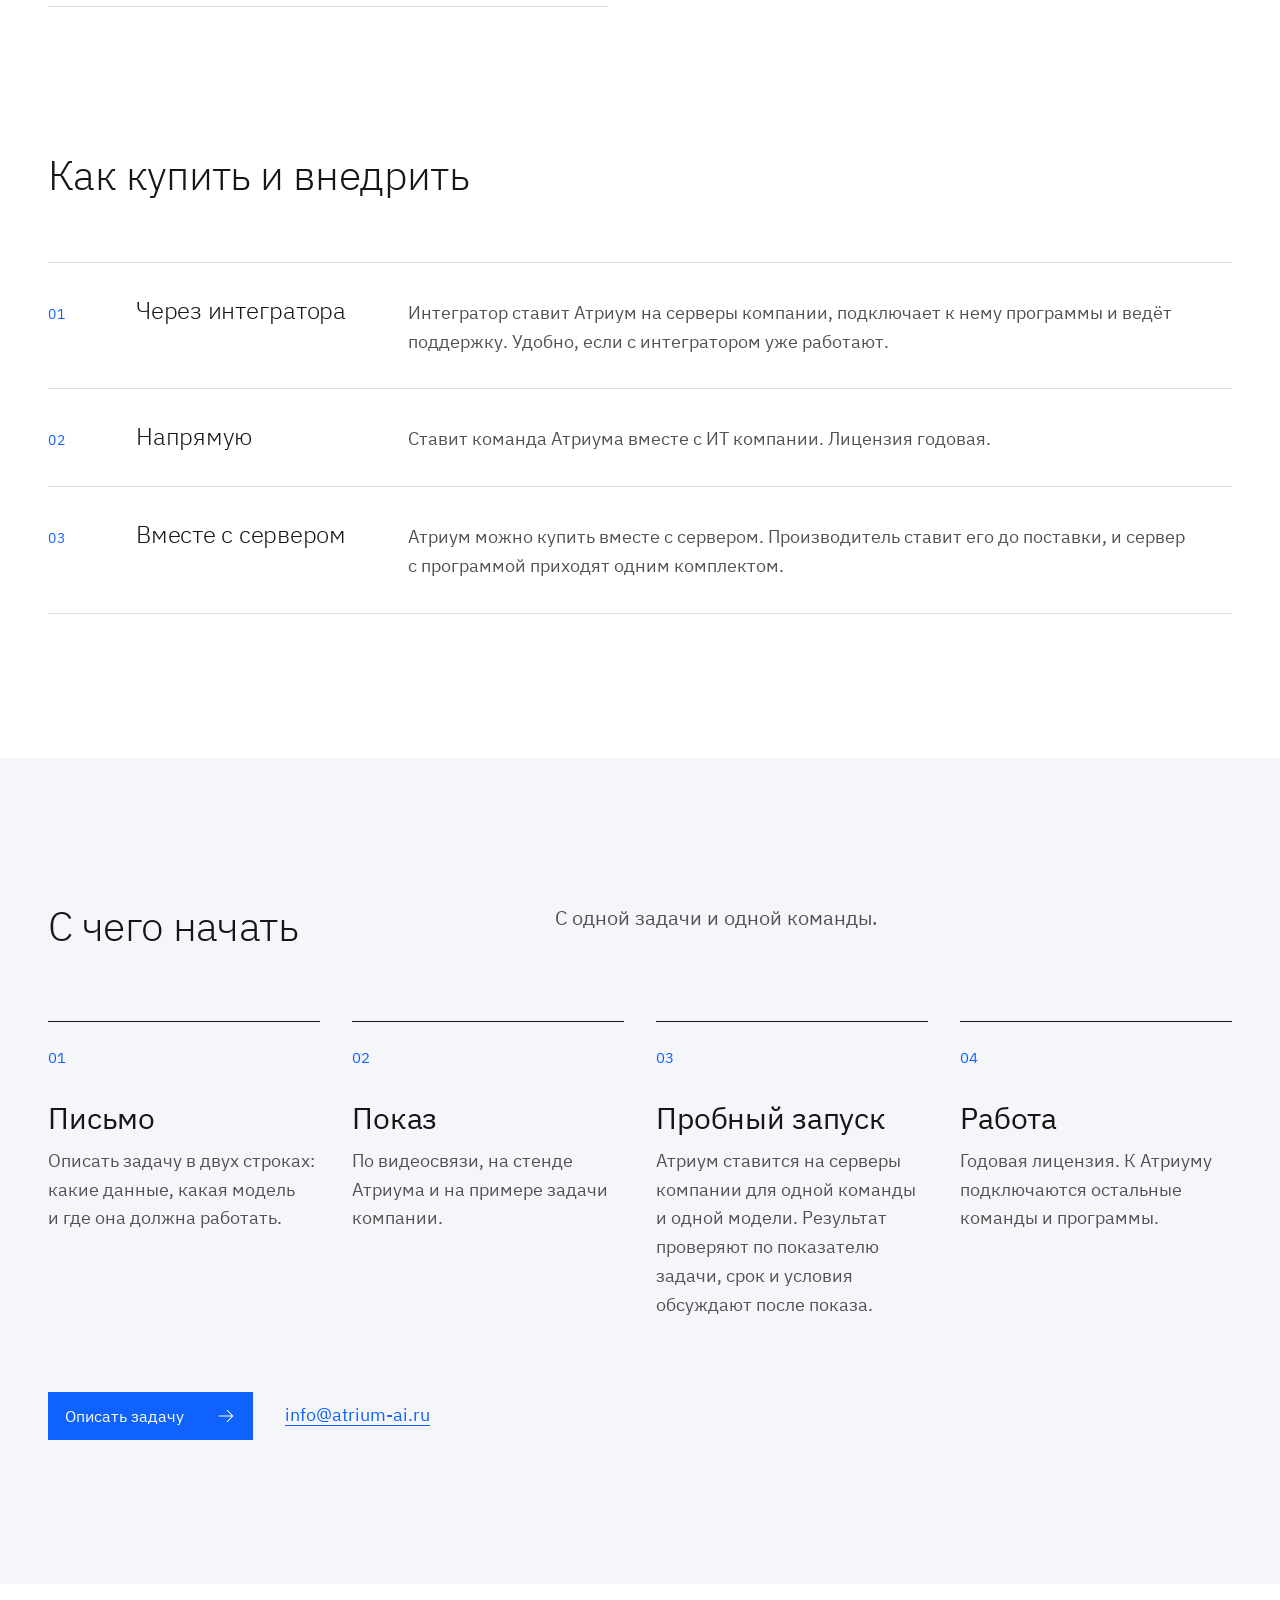
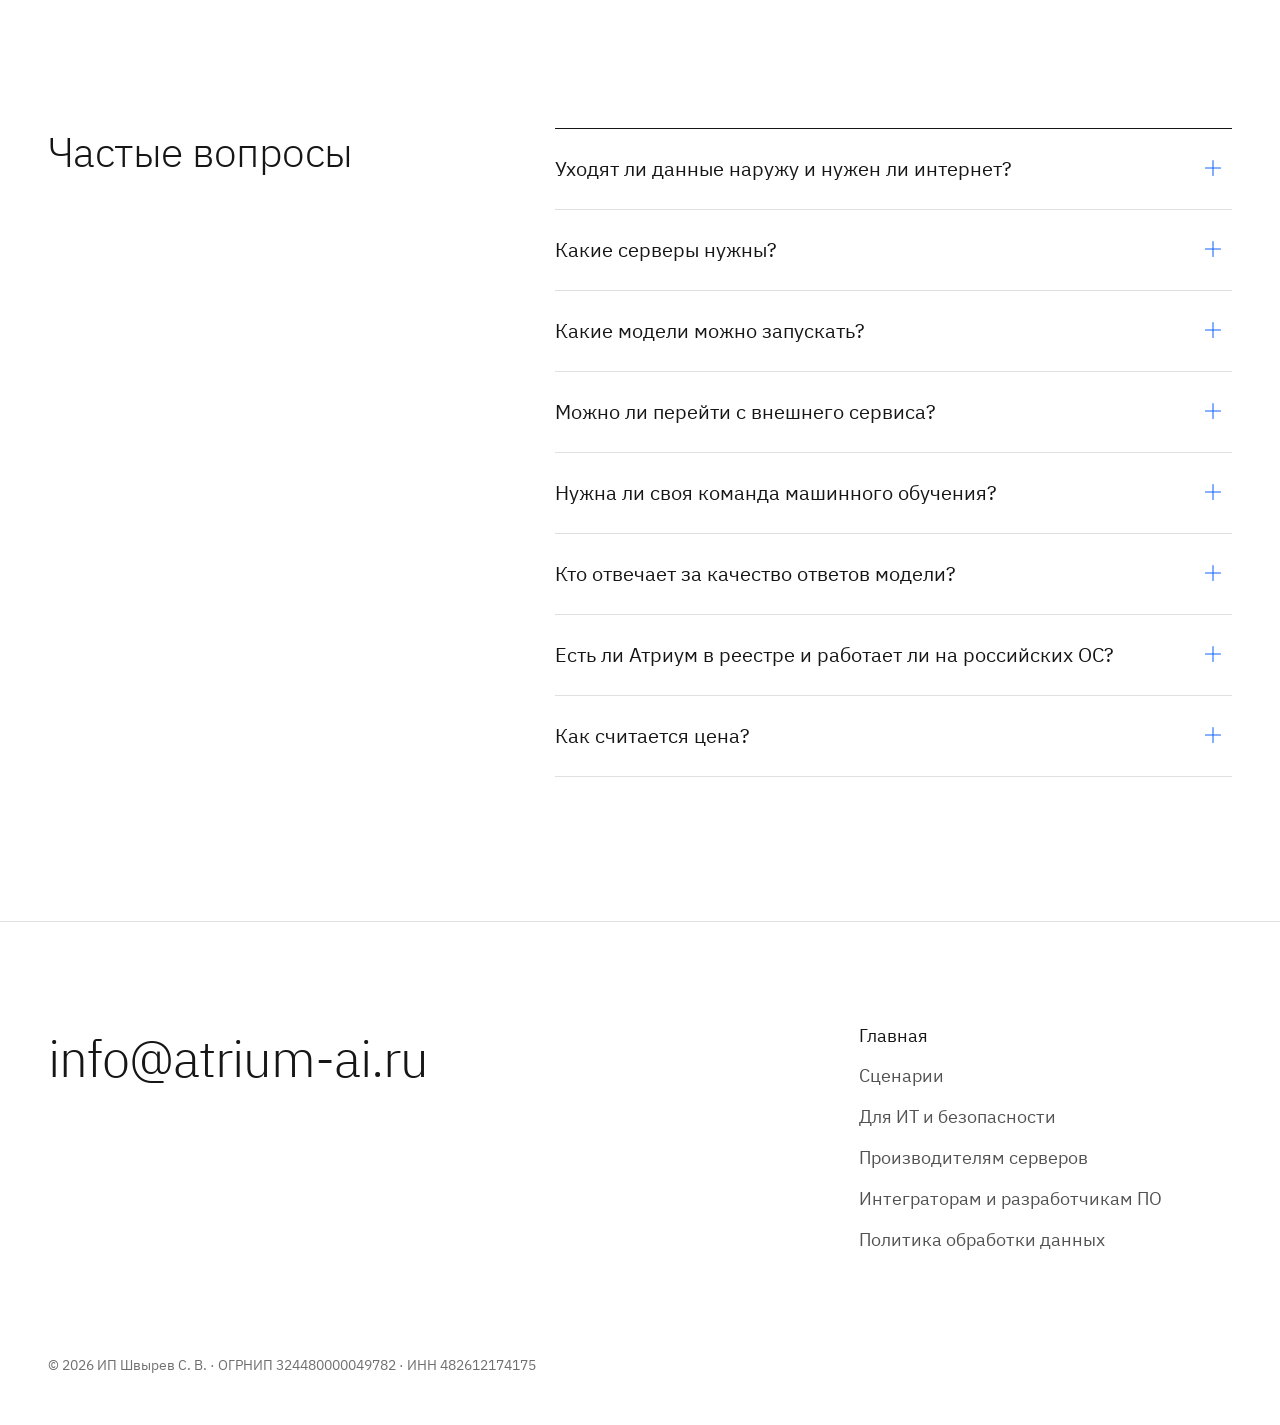
==== commit 6d5a54b6: "Тёмная тема по системной настройке: токены Carbon, палитра сцены, тёмные снимки сцены" ====
--- a/index.html
+++ b/index.html
@@ -42,7 +42,7 @@
   </div>
   <div class="w">
   <div class="scene" data-view="all" role="img" aria-label="Схема: внутри периметра компании стоят серверы, Атриум, журнал, модели и рабочие места команд; связь с интернетом оборвана">
-    <canvas></canvas><picture class="still"><source media="(max-width:560px)" srcset="assets/scene/index-m.webp"><source media="(max-width:1100px)" srcset="assets/scene/index-t.webp"><img src="assets/scene/index.webp" alt="" loading="lazy"></picture>
+    <canvas></canvas><picture class="still"><source media="(prefers-color-scheme:dark) and (max-width:560px)" srcset="assets/scene/index-dark-m.webp"><source media="(prefers-color-scheme:dark) and (max-width:1100px)" srcset="assets/scene/index-dark-t.webp"><source media="(prefers-color-scheme:dark)" srcset="assets/scene/index-dark.webp"><source media="(max-width:560px)" srcset="assets/scene/index-m.webp"><source media="(max-width:1100px)" srcset="assets/scene/index-t.webp"><img src="assets/scene/index.webp" alt="" loading="lazy"></picture>
     <div class="pin l" data-a="data"><i class="dot"></i><i class="stem"></i><div class="tag"><i class="ic i-data"></i><div><b>Данные</b><span>на внутренних серверах</span></div></div></div>
     <div class="pin l d" data-a="access"><i class="dot"></i><i class="stem"></i><div class="tag"><i class="ic i-key"></i><div><b>Доступ</b><span>права и токены</span></div></div></div>
     <div class="pin" data-a="model"><i class="dot"></i><i class="stem"></i><div class="tag"><i class="ic i-model"></i><div><b>Модель</b><span>открытая или своя</span></div></div></div>
@@ -159,10 +159,22 @@
 <section id="buy" class="w" aria-labelledby="h-buy">
   <div class="grid">
     <div class="sec-head"><h2 id="h-buy">Как купить и внедрить</h2></div>
-    <div class="paths">
-      <div class="path"><i class="ic i-hand"></i><h3>Через интегратора</h3><p>Интегратор ставит Атриум на серверы компании, подключает к нему программы и ведёт поддержку. Удобно, если с интегратором уже работают.</p></div>
-      <div class="path"><i class="ic i-mail"></i><h3>Напрямую</h3><p>Ставит команда Атриума вместе с ИТ компании. Лицензия годовая.</p></div>
-      <div class="path"><i class="ic i-srv"></i><h3>Вместе с сервером</h3><p>Атриум можно купить вместе с сервером. Производитель ставит его до поставки, и сервер с программой приходят одним комплектом.</p></div>
+    <div class="rows">
+      <div class="row">
+        <span class="n">01</span>
+        <h3>Через интегратора</h3>
+        <p>Интегратор ставит Атриум на серверы компании, подключает к нему программы и ведёт поддержку. Удобно, если с интегратором уже работают.</p>
+      </div>
+      <div class="row">
+        <span class="n">02</span>
+        <h3>Напрямую</h3>
+        <p>Ставит команда Атриума вместе с ИТ компании. Лицензия годовая.</p>
+      </div>
+      <div class="row">
+        <span class="n">03</span>
+        <h3>Вместе с сервером</h3>
+        <p>Атриум можно купить вместе с сервером. Производитель ставит его до поставки, и сервер с программой приходят одним комплектом.</p>
+      </div>
     </div>
   </div>
 </section>
--- a/site.css
+++ b/site.css
@@ -12,18 +12,43 @@
   --bg:#fff; --bg-2:#f4f6fa; --bg-3:#e8eef9;
   --text:#161616; --text-2:#525252; --text-3:#6f6f6f; --rule:#e0e0e0; --rule-2:#c6c6c6;
   --accent:#0f62fe; --accent-hover:#0050e6; --accent-soft:#d0e2ff; --accent-deep:#002d9c;
+  /* поверхности и тени: в тёмной теме это другие ступени шкалы Carbon */
+  --panel:#fff; --panel-90:rgba(255,255,255,.9); --header:rgba(255,255,255,.92);
+  --toast-bg:#161616; --toast-ink:#fff; --shadow:rgba(0,45,156,.22); --dot-off:#a8a8a8;
+  /* заливка кнопок отдельно от цвета ссылок: в тёмной теме они разные */
+  --fill:#0f62fe; --fill-hover:#0050e6; --on-fill:#fff; --sel-ink:#161616;
   --gut:clamp(16px,4vw,48px); --max:1312px; --sec:144px;
+}
+/* Тёмная тема по системной настройке. Значения — из Carbon: g90 как фон,
+   g80 как слой, g10/g30/g40 как текст, blue40 для ссылок, blue60 для заливки. */
+@media (prefers-color-scheme:dark){
+  :root:not([data-scheme="light"]){
+    color-scheme:dark;
+    --bg:#262626; --bg-2:#393939; --bg-3:#525252;
+    --text:#f4f4f4; --text-2:#c6c6c6; --text-3:#a8a8a8; --rule:#393939; --rule-2:#525252;
+    --accent:#78a9ff; --accent-hover:#a6c8ff; --accent-soft:#0043ce; --accent-deep:#d0e2ff;
+    --panel:#393939; --panel-90:rgba(57,57,57,.9); --header:rgba(38,38,38,.9);
+    --toast-bg:#525252; --toast-ink:#f4f4f4; --shadow:rgba(0,0,0,.6); --dot-off:#6f6f6f; --sel-ink:#fff;
+  }
+}
+[data-scheme="dark"]{
+  color-scheme:dark;
+  --bg:#262626; --bg-2:#393939; --bg-3:#525252;
+  --text:#f4f4f4; --text-2:#c6c6c6; --text-3:#a8a8a8; --rule:#393939; --rule-2:#525252;
+  --accent:#78a9ff; --accent-hover:#a6c8ff; --accent-soft:#0043ce; --accent-deep:#d0e2ff;
+  --panel:#393939; --panel-90:rgba(57,57,57,.9); --header:rgba(38,38,38,.9);
+  --toast-bg:#525252; --toast-ink:#f4f4f4; --shadow:rgba(0,0,0,.6); --dot-off:#6f6f6f; --sel-ink:#fff;
 }
 *{box-sizing:border-box;margin:0;padding:0}
 html{scroll-padding-top:80px;-webkit-text-size-adjust:100%}
 body{background:var(--bg);color:var(--text);font:400 18px/1.6 "Plex",system-ui,sans-serif;-webkit-font-smoothing:antialiased;overflow-x:hidden}
-::selection{background:var(--accent-soft);color:var(--text)}
+::selection{background:var(--accent-soft);color:var(--sel-ink)}
 a{color:var(--accent);text-underline-offset:.22em;text-decoration-thickness:1px}
 a:hover{color:var(--accent-hover)}
 :focus-visible{outline:2px solid var(--accent);outline-offset:2px}
 img{display:block;max-width:100%;height:auto}
 p{text-wrap:pretty}
-.skip{position:absolute;left:-999px;top:8px;background:#fff;padding:10px 16px;z-index:30}
+.skip{position:absolute;left:-999px;top:8px;background:var(--panel);padding:10px 16px;z-index:30}
 .skip:focus{left:8px}
 
 /* значки Phosphor Light через маску: цвет берут от текста */
@@ -57,8 +82,8 @@
 /* кнопки как в Carbon: прямые, стрелка справа */
 .btn{display:inline-flex;align-items:center;justify-content:space-between;gap:32px;min-height:48px;padding:0 16px;font:400 16px/1 "Plex",sans-serif;text-decoration:none;border:1px solid var(--accent);color:var(--accent);background:transparent;white-space:nowrap;transition:background .15s,color .15s}
 .btn::after{content:"";width:20px;height:20px;background:currentColor;-webkit-mask:url(icons/arrow-right.svg) center/contain no-repeat;mask:url(icons/arrow-right.svg) center/contain no-repeat}
-.btn:hover{background:var(--accent);color:#fff}
-.btn.primary{background:var(--accent);color:#fff}
+.btn:hover{background:var(--fill);color:var(--on-fill)}
+.btn.primary{background:var(--fill);color:var(--on-fill)}
 .btn.primary:hover{background:var(--accent-hover);border-color:var(--accent-hover)}
 .btn:active{transform:translateY(1px)}
 .ctas{display:flex;gap:16px;flex-wrap:wrap;margin-top:40px}
@@ -67,7 +92,7 @@
 .more:hover::after{transform:translateX(4px)}
 
 /* шапка */
-.top{position:sticky;top:0;z-index:20;background:rgba(255,255,255,.92);backdrop-filter:saturate(1.4) blur(10px);-webkit-backdrop-filter:saturate(1.4) blur(10px);border-bottom:1px solid var(--rule)}
+.top{position:sticky;top:0;z-index:20;background:var(--header);backdrop-filter:saturate(1.4) blur(10px);-webkit-backdrop-filter:saturate(1.4) blur(10px);border-bottom:1px solid var(--rule)}
 .top .w{display:flex;align-items:center;gap:40px;height:64px}
 .top .nav{align-self:stretch}
 .brand{display:flex;align-items:center;gap:10px;color:var(--text);text-decoration:none;font-weight:500;font-size:20px;letter-spacing:-.01em;min-height:44px}
@@ -81,51 +106,53 @@
 .drop summary{display:flex;align-items:center;gap:6px}
 .drop summary::after{content:"";width:14px;height:14px;background:currentColor;-webkit-mask:url(icons/caret-down.svg) center/contain no-repeat;mask:url(icons/caret-down.svg) center/contain no-repeat;transition:transform .2s}
 .drop[open] summary::after{transform:rotate(180deg)}
-.drop div{position:absolute;top:calc(100% + 12px);left:-20px;background:#fff;min-width:280px;padding:8px 0;box-shadow:0 16px 40px -12px rgba(0,45,156,.22),0 0 0 1px var(--rule)}
+.drop div{position:absolute;top:calc(100% + 12px);left:-20px;background:var(--panel);min-width:280px;padding:8px 0;box-shadow:0 16px 40px -12px var(--shadow),0 0 0 1px var(--rule)}
 .drop div a{display:block;padding:12px 20px;text-decoration:none;font-size:15px;color:var(--text)}
 .drop div a:hover{background:var(--bg-2);color:var(--accent)}
 /* кнопка в шапке по образцу ibm.com: во всю высоту шапки, по правому краю сетки */
 .nav .btn.primary{margin-left:auto;align-self:stretch;min-height:0;height:auto;padding:0 20px 0 24px;gap:48px;font-size:16px}
 .nav .btn.primary::after{width:20px;height:20px}
 .nav .btn.primary:active{transform:none}
-.nav .btn.primary:hover{color:#fff}
+.nav .btn.primary:hover{color:var(--on-fill)}
 .burger{display:none}
 .burger summary{min-height:44px;display:flex;align-items:center;font-size:15px;color:var(--text)}
-.burger div{position:absolute;left:0;right:0;top:64px;background:#fff;border-bottom:1px solid var(--rule);padding:8px var(--gut) 20px;display:flex;flex-direction:column;box-shadow:0 20px 40px -20px rgba(0,45,156,.2)}
+.burger div{position:absolute;left:0;right:0;top:64px;background:var(--panel);border-bottom:1px solid var(--rule);padding:8px var(--gut) 20px;display:flex;flex-direction:column;box-shadow:0 20px 40px -20px var(--shadow)}
 .burger div a{padding:14px 0;text-decoration:none;color:var(--text);border-bottom:1px solid var(--rule)}
 /* текущая страница в меню */
 .nav > a[aria-current]{color:var(--text);box-shadow:inset 0 -2px var(--accent)}
 .drop div a[aria-current],.burger div a[aria-current]{color:var(--accent)}
 footer nav a[aria-current]{color:var(--text)}
 /* подсказка после нажатия на почтовую ссылку */
-.toast{position:fixed;left:50%;bottom:24px;z-index:30;translate:-50% 16px;max-width:calc(100% - 32px);background:#161616;color:#fff;font-size:15px;padding:14px 20px;opacity:0;pointer-events:none;transition:opacity .2s,translate .2s}
+.toast{position:fixed;left:50%;bottom:24px;z-index:30;translate:-50% 16px;max-width:calc(100% - 32px);background:var(--toast-bg);color:var(--toast-ink);font-size:15px;padding:14px 20px;opacity:0;pointer-events:none;transition:opacity .2s,translate .2s}
 .toast.on{opacity:1;translate:-50% 0}
 
 /* первый экран главной: текст сверху, сцена во всю ширину */
-.hero{padding-top:96px;background:linear-gradient(180deg,#fff 0,#fff 45%,var(--bg-2) 100%);overflow:hidden}
+.hero{padding-top:96px;background:linear-gradient(180deg,var(--bg) 0,var(--bg) 45%,var(--bg-2) 100%);overflow:hidden}
 .hero .copy{display:grid;grid-template-columns:7fr 5fr;gap:48px;align-items:end}
 .hero h1 .a,.page-hero h1 .a{color:var(--accent);display:block}
 
 /* объёмная сцена и метки */
-.scene{position:relative;height:clamp(440px,50vw,720px);margin-top:56px;opacity:0;transition:opacity 1.2s ease}
+.scene{position:relative;height:clamp(440px,50vw,720px);margin-top:56px;opacity:0;transition:opacity .45s cubic-bezier(.2,.6,.2,1)}
 .scene.ready{opacity:1}
 .scene canvas{position:absolute;inset:0;width:100%;height:100%;display:block}
-.pin{position:absolute;left:0;top:0;will-change:transform;pointer-events:none}
+.pin{position:absolute;left:0;top:0;pointer-events:none}
 .pin .dot{position:absolute;left:-7px;top:-7px;width:14px;height:14px;border-radius:50%;background:var(--accent);box-shadow:0 0 0 5px rgba(15,98,254,.18)}
-.pin .dot::after{content:"";position:absolute;inset:-5px;border-radius:50%;border:1px solid var(--accent);animation:ping 2.8s ease-out infinite;opacity:0}
+.pin .dot::after{content:"";position:absolute;inset:-5px;border-radius:50%;border:1px solid var(--accent);opacity:0}
+/* один проход, а не вечный пульс: показать метку и остановиться (ATR-352, аудит движения) */
+.scene.ready .pin:not(.out) .dot::after{animation:ping 1.1s cubic-bezier(.2,.6,.2,1) 1 both}
 .pin .stem{position:absolute;left:0;bottom:7px;width:1px;height:56px;background:linear-gradient(var(--accent),rgba(15,98,254,.15))}
-.pin .tag{position:absolute;translate:var(--dx,0px) 0;left:-18px;bottom:62px;display:flex;align-items:center;gap:12px;white-space:nowrap;background:#fff;padding:10px 16px 10px 12px;box-shadow:0 10px 30px -12px rgba(0,45,156,.25),0 0 0 1px rgba(15,98,254,.1)}
+.pin .tag{position:absolute;translate:var(--dx,0px) 0;left:-18px;bottom:62px;display:flex;align-items:center;gap:12px;white-space:nowrap;background:var(--panel);padding:10px 16px 10px 12px;box-shadow:0 10px 30px -12px var(--shadow),0 0 0 1px rgba(15,98,254,.1)}
 .pin .tag .ic{font-size:26px;color:var(--accent)}
 .pin .tag b{display:block;font-weight:500;font-size:15px;line-height:1.2}
 .pin .tag span{display:block;font-size:13px;color:var(--text-2);line-height:1.3}
 .pin.l .tag{left:auto;right:-18px}
 .pin.d .stem{bottom:auto;top:7px;background:linear-gradient(rgba(15,98,254,.15),var(--accent))}
 .pin.d .tag{bottom:auto;top:62px}
-.pin.out .dot{background:#a8a8a8;box-shadow:0 0 0 5px rgba(0,0,0,.06)}
+.pin.out .dot{background:var(--dot-off);box-shadow:0 0 0 5px rgba(0,0,0,.06)}
 .pin.out .dot::after{display:none}
 .pin.out .stem{background:var(--rule-2);height:24px}
-.pin.out .tag{bottom:30px;box-shadow:0 0 0 1px var(--rule);background:rgba(255,255,255,.9)}
-.pin.out .tag b{color:var(--text-2);font-weight:400;text-decoration:line-through;text-decoration-color:#a8a8a8}
+.pin.out .tag{bottom:30px;box-shadow:0 0 0 1px var(--rule);background:var(--panel-90)}
+.pin.out .tag b{color:var(--text-2);font-weight:400;text-decoration:line-through;text-decoration-color:var(--dot-off)}
 @keyframes ping{0%{transform:scale(.6);opacity:.9}80%,100%{transform:scale(2.4);opacity:0}}
 .scene .cap{position:absolute;right:0;bottom:20px;font-size:13px;color:var(--text-3)}
 .scene .still{display:none}
@@ -137,7 +164,7 @@
 .scene.still-on canvas,.scene.still-on .pin{display:none}
 
 /* внутренние страницы: текст слева, та же сцена в своём ракурсе справа */
-.page-hero{padding-top:72px;background:linear-gradient(180deg,#fff 0,#fff 30%,var(--bg-2) 100%);overflow:hidden}
+.page-hero{padding-top:72px;background:linear-gradient(180deg,var(--bg) 0,var(--bg) 30%,var(--bg-2) 100%);overflow:hidden}
 .page-hero .grid{align-items:center}
 .page-hero .crumb{grid-column:1/-1;font-size:14px;color:var(--text-3);margin-bottom:32px}
 .page-hero .crumb a{color:var(--text-3);text-decoration:none}
@@ -172,7 +199,7 @@
 /* строки карточек выровнены между собой через subgrid: отрасль, заголовок, задача, модели, показатель */
 .matrix{grid-column:1/-1;margin-top:72px;display:grid;grid-template-columns:repeat(2,minmax(0,1fr));gap:14px 32px}
 .matrix .labels{display:none}
-.matrix article{background:var(--bg-2);padding:36px 32px 40px;display:grid;grid-row:span 5;grid-template-rows:subgrid;align-content:start;margin-bottom:18px;transition:background .25s}
+.matrix article{background:var(--bg-2);padding:36px 32px 40px;display:grid;grid-row:span 5;grid-template-rows:subgrid;align-content:start;margin-bottom:18px;transition:background .15s}
 .matrix article:hover{background:var(--bg-3)}
 /* вся карточка ведёт на свой раздел страницы сценариев */
 .matrix article{position:relative}
@@ -192,13 +219,13 @@
 
 /* как устроено: слои, шаги и экран журнала */
 .layers{grid-column:1/span 5;margin-top:72px;display:flex;flex-direction:column;gap:12px}
-.layer{display:grid;grid-template-columns:40px 1fr;gap:4px 20px;align-items:center;padding:22px 24px;background:#fff;box-shadow:0 0 0 1px var(--rule)}
+.layer{display:grid;grid-template-columns:40px 1fr;gap:4px 20px;align-items:center;padding:22px 24px;background:var(--panel);box-shadow:0 0 0 1px var(--rule)}
 .layer .ic{grid-row:span 2;font-size:30px;color:var(--text-2)}
 .layer b{font-weight:400;font-size:19px}
 .layer span{color:var(--text-2);font-size:15px}
-.layer.atr{background:var(--accent);box-shadow:0 20px 40px -20px rgba(15,98,254,.6);color:#fff;padding:30px 24px}
+.layer.atr{background:var(--fill);box-shadow:0 20px 40px -20px rgba(15,98,254,.6);color:var(--on-fill);padding:30px 24px}
 .layer.atr .ic{color:#dbe7ff}
-.layer.atr span{color:#fff}
+.layer.atr span{color:var(--on-fill)}
 .layer.atr b{font-weight:500}
 .flow{grid-column:7/span 6;margin-top:72px;list-style:none;counter-reset:f}
 .flow li{counter-increment:f;display:grid;grid-template-columns:48px 1fr;padding:18px 0;border-top:1px solid var(--rule);font-size:17px}
@@ -222,13 +249,12 @@
 .yes li::before{content:"";width:20px;height:20px;flex:none;background:var(--accent);-webkit-mask:url(icons/check.svg) center/contain no-repeat;mask:url(icons/check.svg) center/contain no-repeat}
 
 /* как купить: три пути */
-.paths{grid-column:1/-1;margin-top:72px;display:grid;grid-template-columns:repeat(3,minmax(0,1fr));gap:32px}
-.path{padding:36px 32px 28px;background:#fff;box-shadow:0 0 0 1px var(--rule);display:flex;flex-direction:column;gap:14px;transition:box-shadow .25s}
-.path:hover{box-shadow:0 0 0 1px var(--accent),0 24px 48px -24px rgba(15,98,254,.35)}
-.path .ic{font-size:44px;color:var(--accent);margin-bottom:16px}
-.path h3{font-size:24px}
-.path p{color:var(--text-2);flex:1}
-.path .more{margin-top:8px}
+/* как купить: три пути строками, а не тремя одинаковыми карточками */
+.rows{grid-column:1/-1;margin-top:64px;border-top:1px solid var(--rule)}
+.rows .row{display:grid;grid-template-columns:56px minmax(0,240px) minmax(0,1fr);gap:32px;align-items:baseline;padding:32px 0;border-bottom:1px solid var(--rule)}
+.rows .n{font-size:14px;color:var(--accent);letter-spacing:.04em}
+.rows h3{font-size:24px;font-weight:300;letter-spacing:-.01em}
+.rows p{color:var(--text-2);max-width:44em}
 
 /* с чего начать: синяя полоса внизу страницы */
 .start{background:var(--bg-2);margin-top:var(--sec);padding:var(--sec) 0}
@@ -247,7 +273,7 @@
 .faq summary{cursor:pointer;list-style:none;padding:24px 56px 24px 0;font-size:20px;font-weight:400;position:relative;transition:color .2s}
 .faq summary:hover{color:var(--accent)}
 .faq summary::-webkit-details-marker{display:none}
-.faq summary::after{content:"";position:absolute;right:8px;top:28px;width:22px;height:22px;background:var(--accent);-webkit-mask:url(icons/plus.svg) center/contain no-repeat;mask:url(icons/plus.svg) center/contain no-repeat;transition:transform .25s}
+.faq summary::after{content:"";position:absolute;right:8px;top:28px;width:22px;height:22px;background:var(--accent);-webkit-mask:url(icons/plus.svg) center/contain no-repeat;mask:url(icons/plus.svg) center/contain no-repeat;transition:transform .2s}
 .faq details[open] summary::after{transform:rotate(45deg)}
 .faq details p{padding:0 0 28px;color:var(--text-2);max-width:40em}
 
@@ -273,8 +299,8 @@
 
 /* кто за что отвечает */
 .resp{grid-column:1/-1;margin-top:72px;display:grid;grid-template-columns:repeat(2,minmax(0,1fr));gap:32px}
-.resp > div{background:#fff;box-shadow:0 0 0 1px var(--rule);padding:40px}
-.resp > div:last-child{background:var(--accent);box-shadow:0 24px 48px -24px rgba(15,98,254,.6);color:#fff}
+.resp > div{background:var(--panel);box-shadow:0 0 0 1px var(--rule);padding:40px}
+.resp > div:last-child{background:var(--fill);box-shadow:0 24px 48px -24px rgba(15,98,254,.6);color:var(--on-fill)}
 .resp h3{font-size:28px}
 .resp ul{list-style:none;margin-top:24px}
 .resp li{padding:14px 0;border-top:1px solid var(--rule)}
@@ -286,9 +312,9 @@
 .stable td{padding:20px 24px 20px 0;border-bottom:1px solid var(--rule);vertical-align:top;color:var(--text-2)}
 .stable td:first-child{color:var(--text);width:28%}
 .stable td:last-child{width:170px;padding-right:0}
-.st{display:inline-block;font-size:13px;line-height:1.5;padding:3px 12px;border-radius:999px;white-space:nowrap;background:#f2f4f8;color:var(--text-2)}
+.st{display:inline-block;font-size:13px;line-height:1.5;padding:3px 12px;border-radius:999px;white-space:nowrap;background:var(--bg-2);color:var(--text-2)}
 .st.yes{background:var(--accent-soft);color:var(--accent-deep)}
-.st.work{background:#fff;color:var(--accent);box-shadow:inset 0 0 0 1px var(--accent)}
+.st.work{background:var(--panel);color:var(--accent);box-shadow:inset 0 0 0 1px var(--accent)}
 
 /* простой перечень */
 .plain{grid-column:1/-1;margin-top:72px;list-style:none;display:grid;grid-template-columns:repeat(2,minmax(0,1fr));gap:0 64px}
@@ -321,7 +347,9 @@
   .pin .tag{bottom:42px}
   .pin.d .tag{top:42px}
   .parts{grid-template-columns:repeat(2,minmax(0,1fr));gap:56px 32px;margin-top:56px}
-  .matrix,.paths{grid-template-columns:minmax(0,1fr)}
+  .matrix{grid-template-columns:minmax(0,1fr)}
+  .rows .row{grid-template-columns:36px minmax(0,1fr);gap:10px 16px}
+  .rows h3,.rows p{grid-column:2}
   .matrix{row-gap:32px}
   .matrix article{display:flex;flex-direction:column;gap:14px;grid-row:auto;margin-bottom:0}
   .layers,.flow,.how-shot{grid-column:1/-1}
@@ -370,6 +398,19 @@
   .brand img{height:24px}
   .nav .btn.primary::after{display:none}
 }
+/* панель меню: короткий вход, чтобы не дёргалась вслед за кареткой */
+.drop div{animation:menuIn .14s cubic-bezier(.2,.6,.2,1)}
+@keyframes menuIn{from{opacity:0;transform:translateY(-4px)}to{opacity:1;transform:none}}
+/* на тач-экранах ховер не должен залипать после касания */
+@media (hover:none){
+  .matrix article:hover{background:var(--bg-2)}
+  .matrix article:hover .ind::after{transform:none}
+  .toc a:hover{color:var(--text-2);box-shadow:none}
+  .more:hover::after{transform:none}
+  .faq summary:hover{color:var(--text)}
+  .nav > a:hover,.nav summary:hover{color:var(--text-2)}
+  .drop div a:hover{background:transparent}
+}
 @media (prefers-reduced-motion:reduce){*{transition:none!important;animation:none!important}.scene{opacity:1}}
 .sec-head:has(.ic) + .sec-body{align-self:end}
 
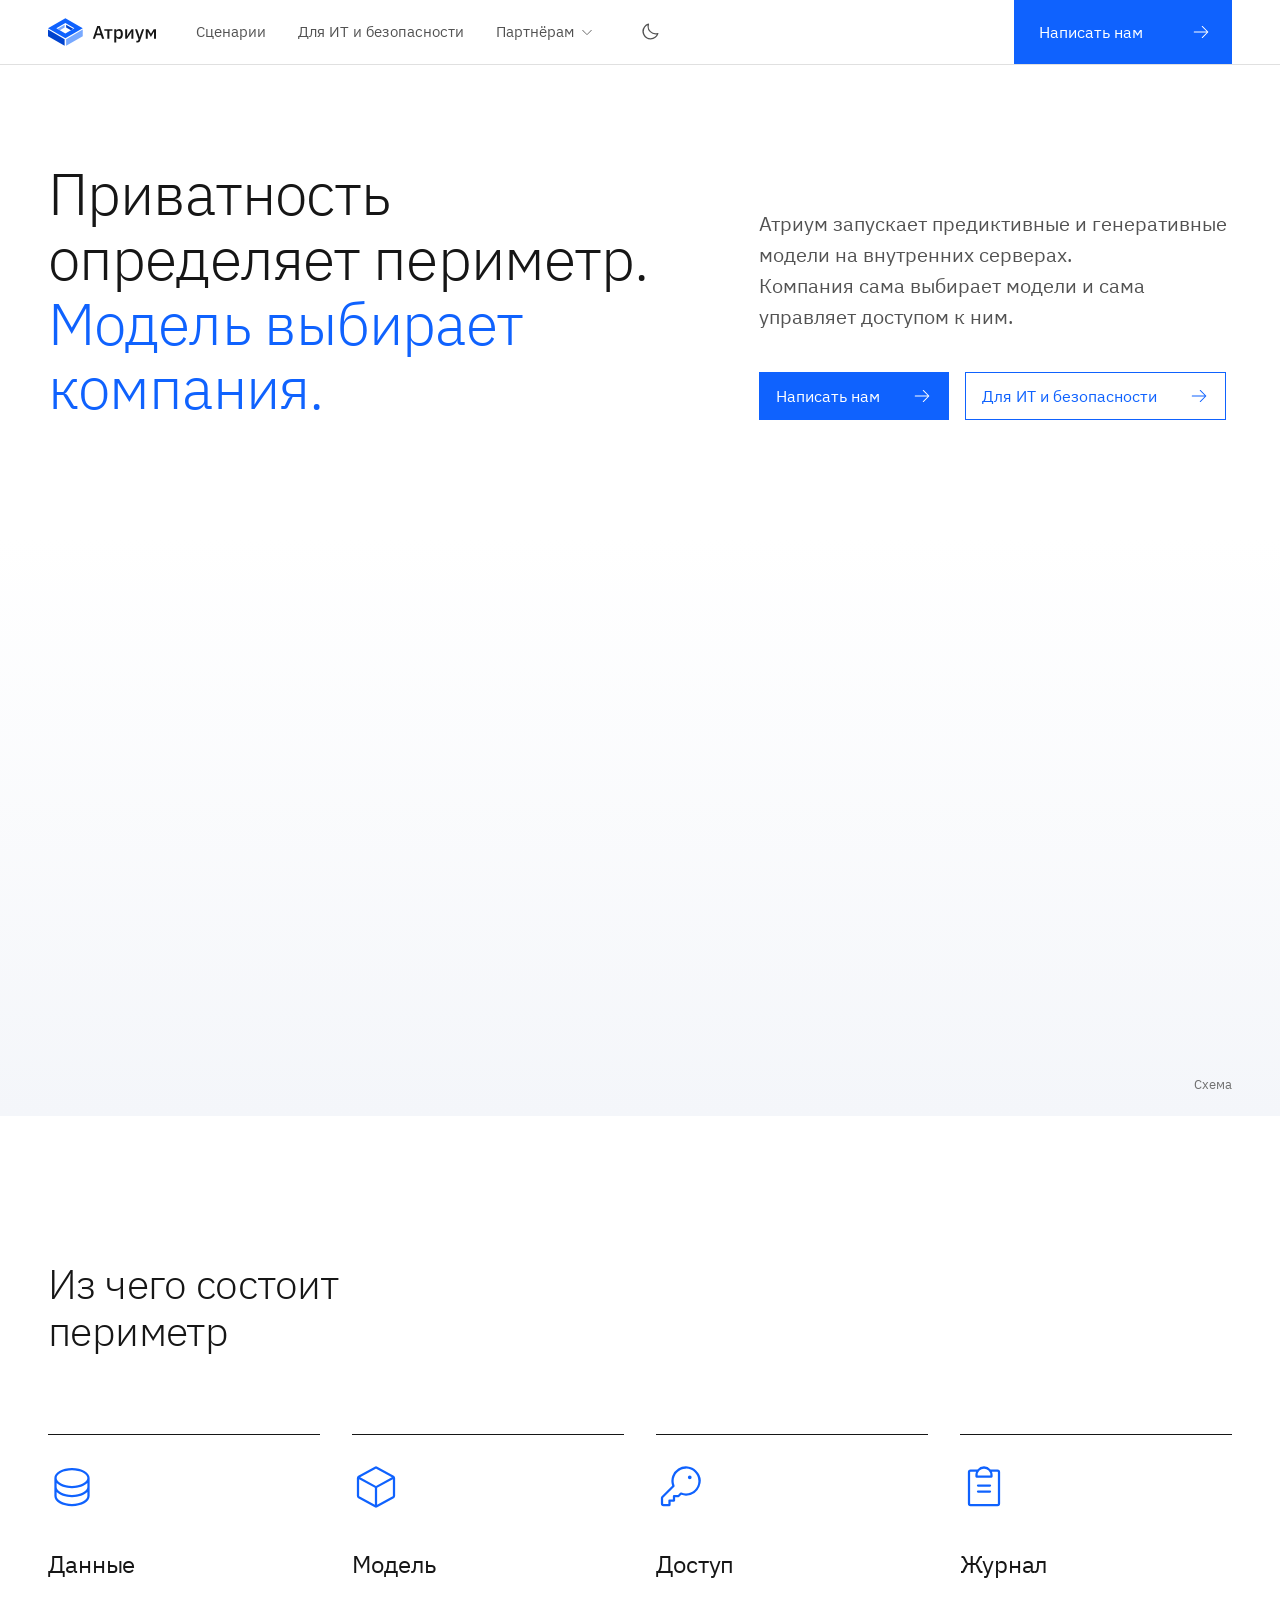
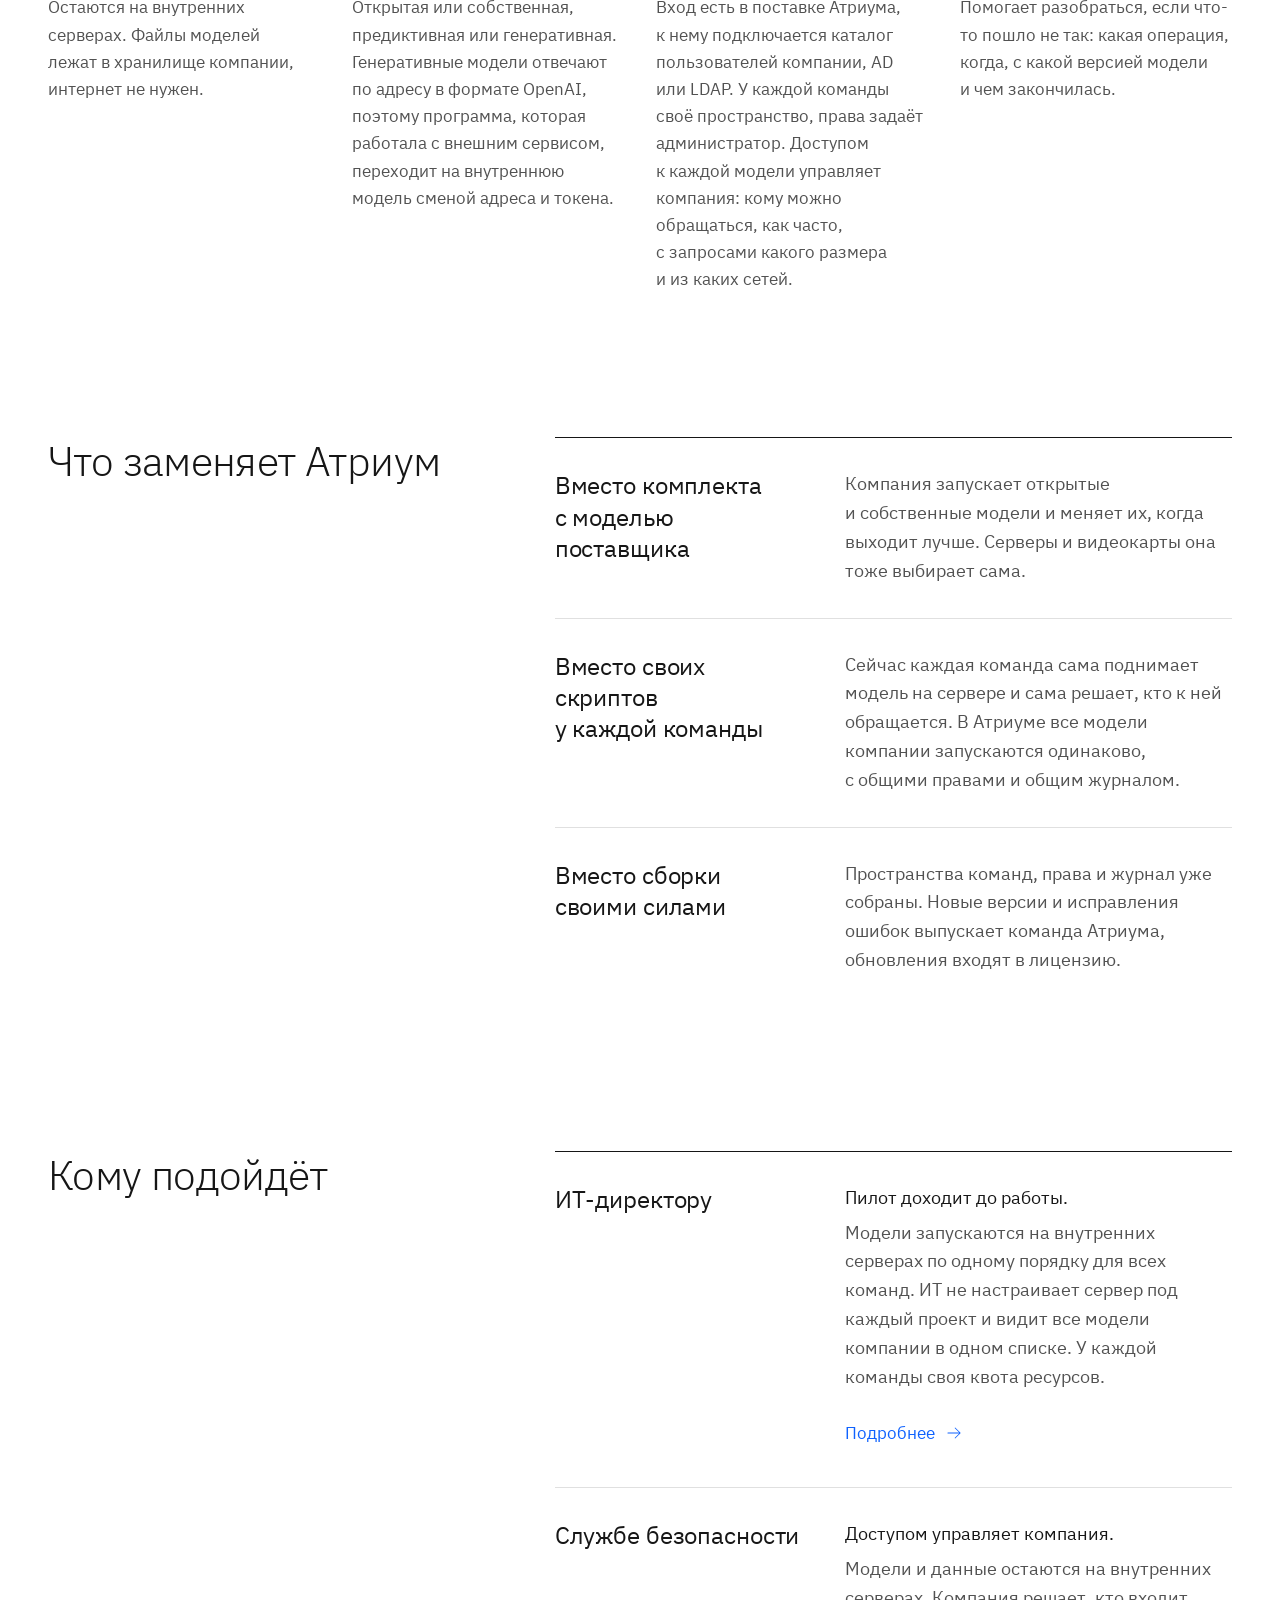
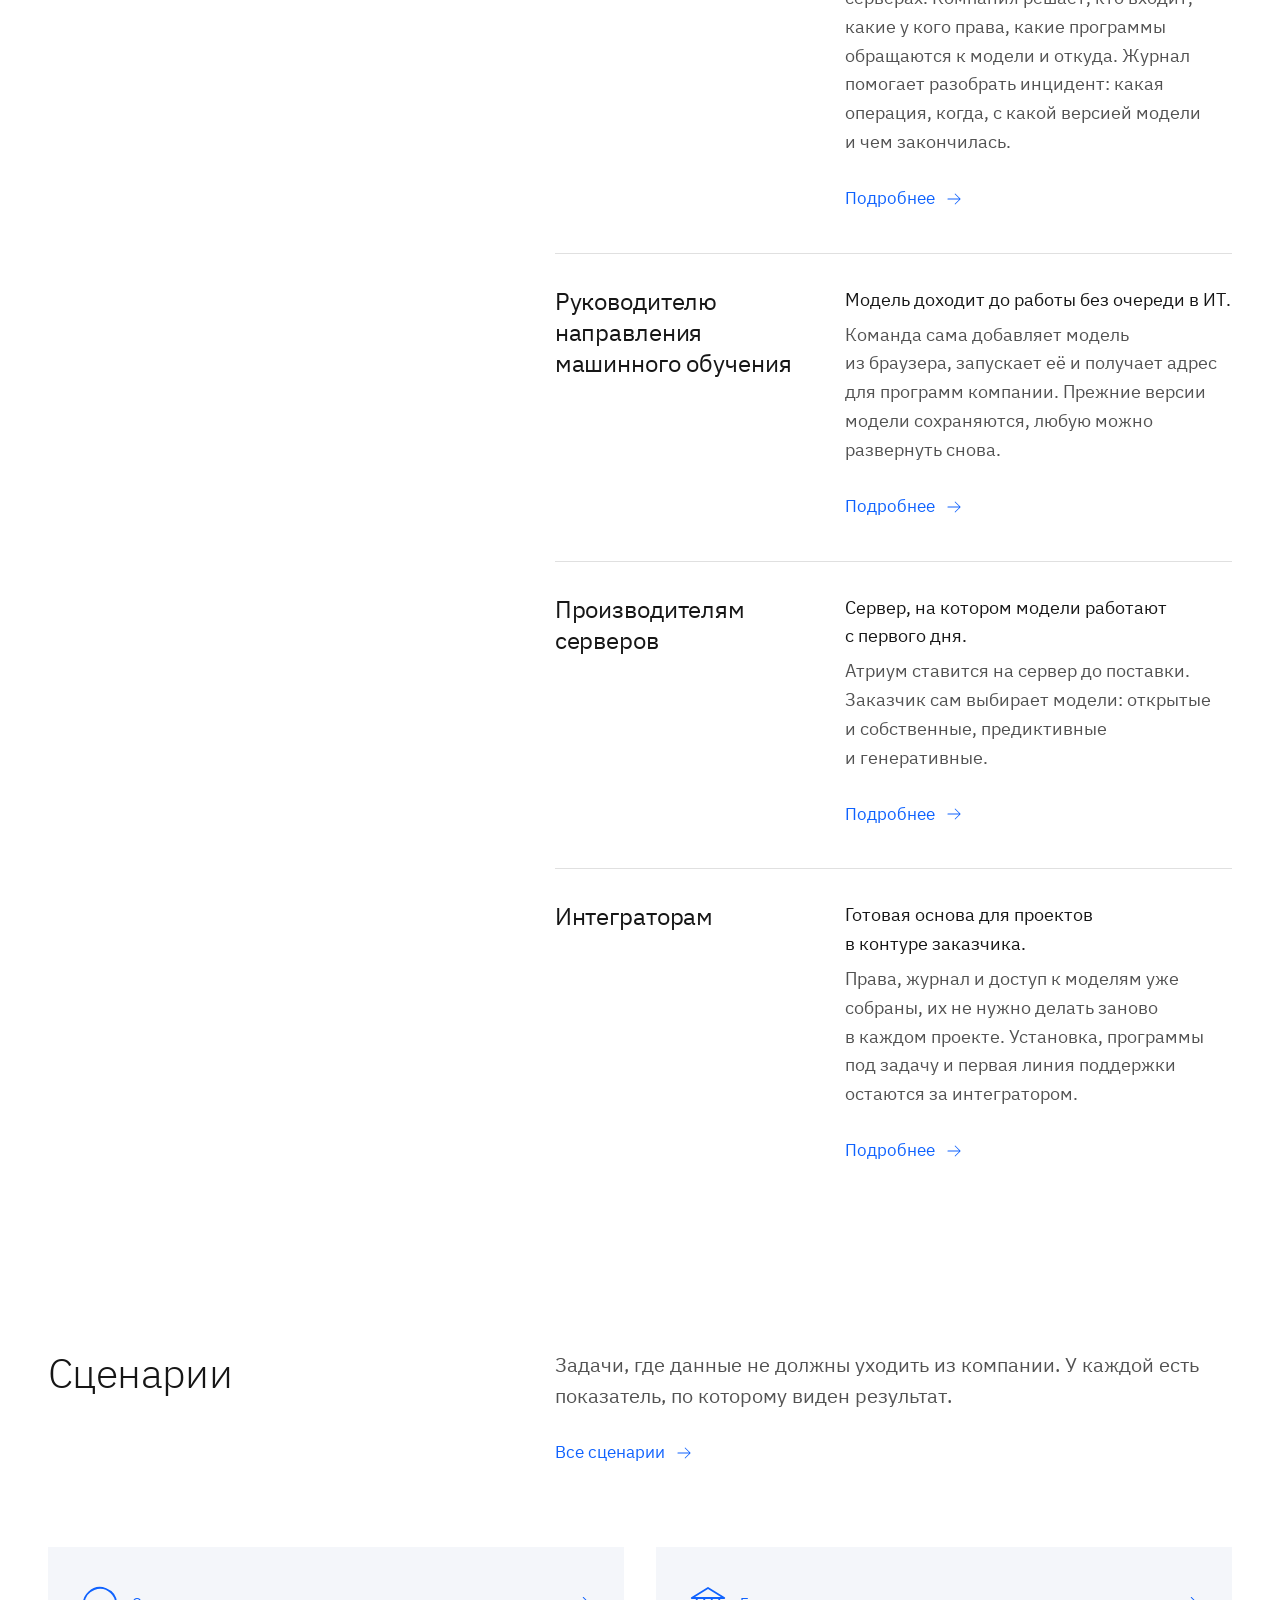
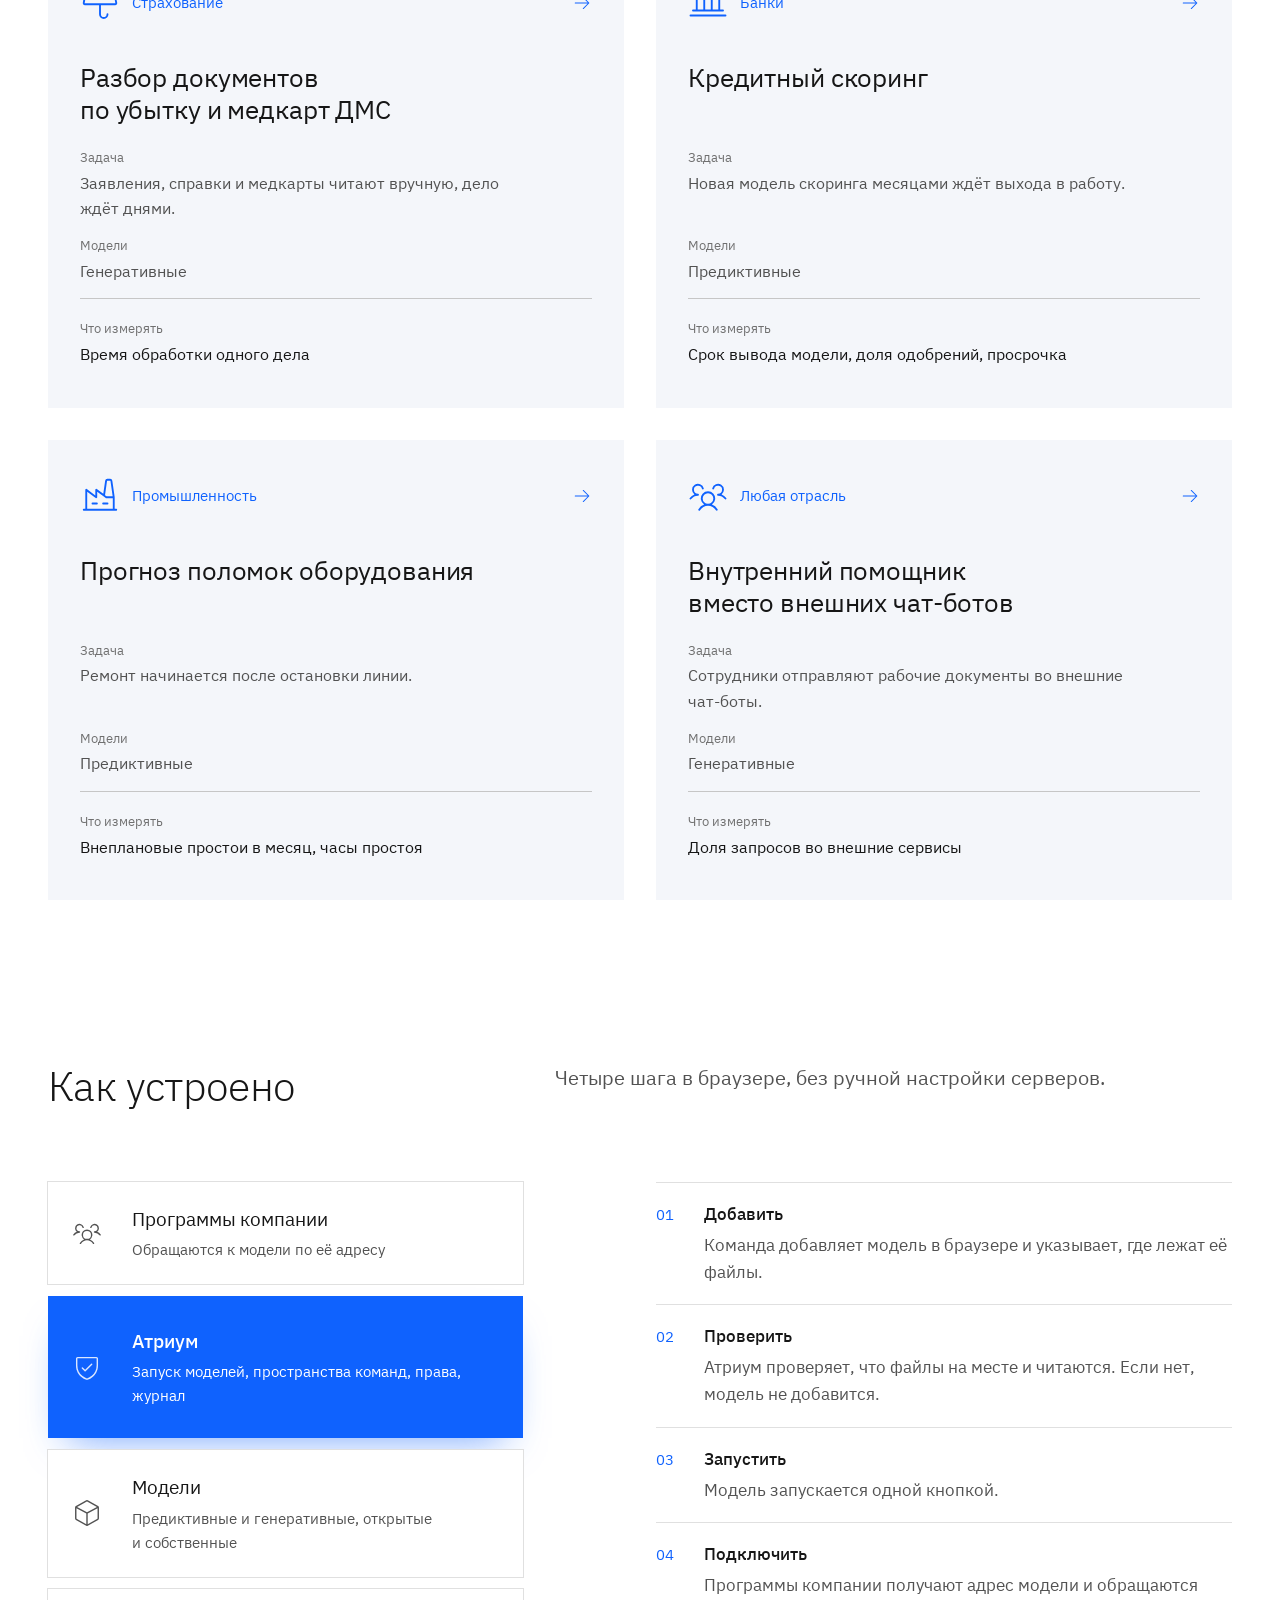
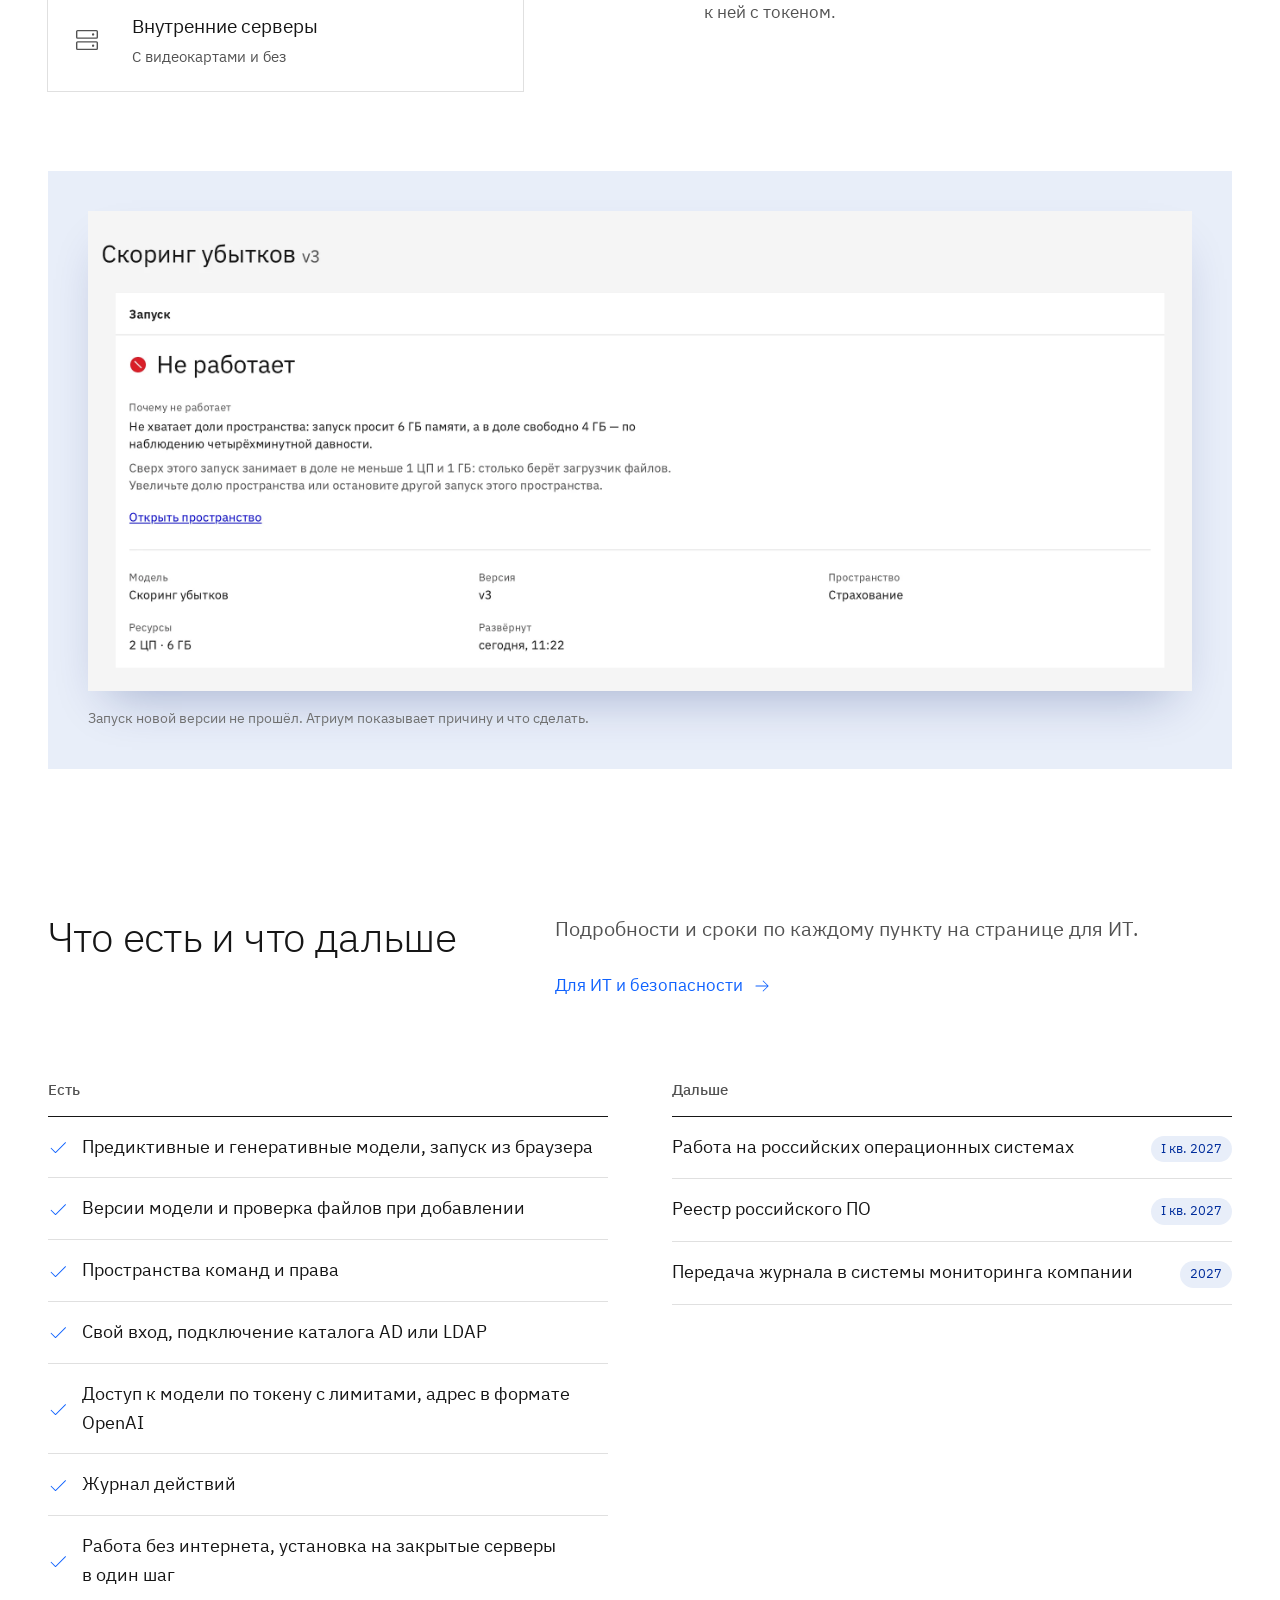
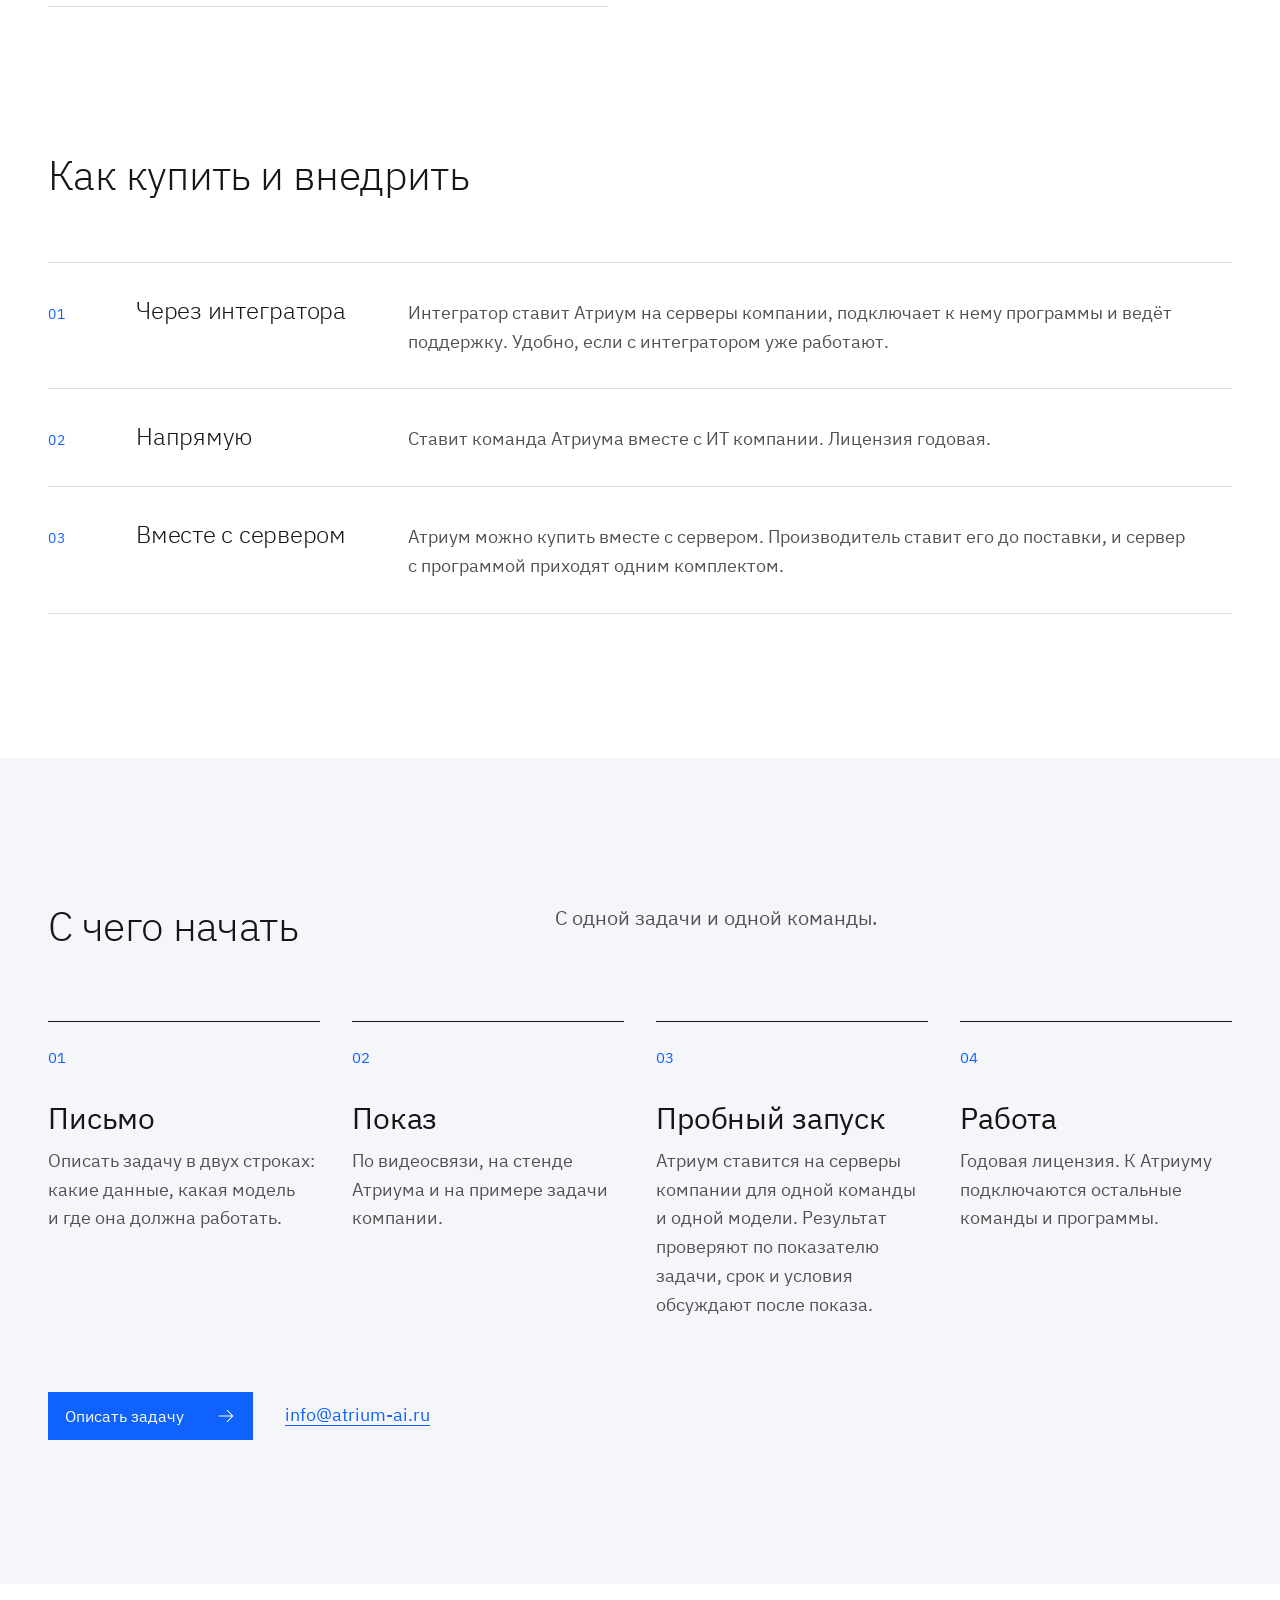
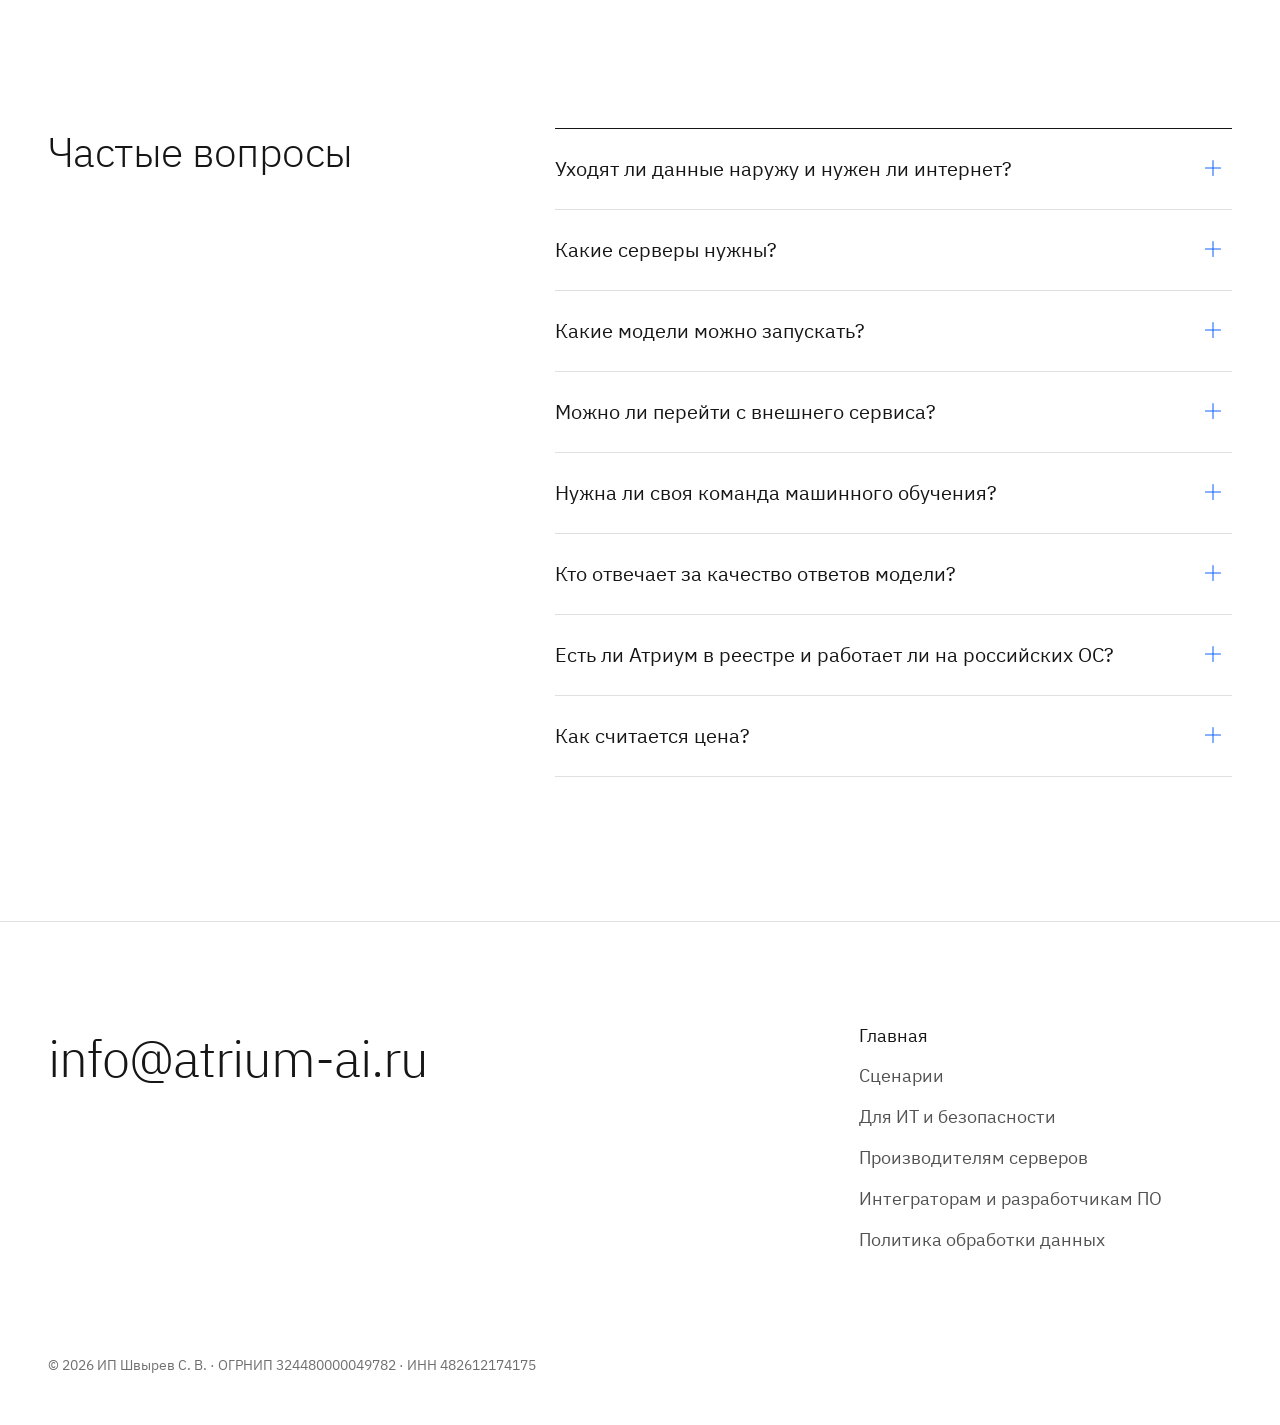
==== commit 35e06f37: "Шапка: логотип для тёмной темы и переключатель темы с запоминанием выбора" ====
--- a/index.html
+++ b/index.html
@@ -15,6 +15,14 @@
 <link rel="apple-touch-icon" href="brand/apple-touch-icon.png">
 <link rel="manifest" href="site.webmanifest">
 <meta name="theme-color" content="#ffffff">
+<script>
+/* выбор темы применяем до первой отрисовки: иначе у тех, кто выбрал тёмную,
+   страница успевает мигнуть светлой */
+try {
+  var t = localStorage.getItem('atrium-theme');
+  if (t === 'dark' || t === 'light') document.documentElement.dataset.scheme = t;
+} catch (e) {}
+</script>
 <link rel="preload" href="fonts/plex-cyrillic-300.woff2" as="font" type="font/woff2" crossorigin>
 <link rel="stylesheet" href="site.css">
 </head>
@@ -22,11 +30,14 @@
 <a class="skip" href="#main">Перейти к содержимому</a>
 <header class="top">
   <div class="w">
-    <a class="brand" href="./"><img src="brand/atrium-horizontal-ru.svg" width="108" height="28" alt="Атриум"></a>
+    <a class="brand" href="./"><img class="logo-l" src="brand/atrium-horizontal-ru.svg" width="108" height="28" alt="Атриум"><img class="logo-d" src="brand/atrium-horizontal-ru-dark.svg" width="108" height="28" alt="" aria-hidden="true"></a>
     <nav class="nav" aria-label="Основное меню">
       <a href="scenarios.html">Сценарии</a><a href="it.html">Для ИТ и безопасности</a>
       <details class="drop"><summary>Партнёрам</summary><div><a href="partners-servers.html">Производителям серверов</a><a href="partners-integrators.html">Интеграторам и разработчикам ПО</a></div></details>
       <details class="burger"><summary>Меню</summary><div><a href="scenarios.html">Сценарии</a><a href="it.html">Для ИТ и безопасности</a><a href="partners-servers.html">Производителям серверов</a><a href="partners-integrators.html">Интеграторам и разработчикам ПО</a></div></details>
+      <button class="theme" type="button" aria-pressed="false" aria-label="Включить тёмную тему">
+        <i class="ic i-moon" aria-hidden="true"></i><i class="ic i-sun" aria-hidden="true"></i>
+      </button>
       <a class="btn primary" href="mailto:info@atrium-ai.ru?subject=%D0%90%D1%82%D1%80%D0%B8%D1%83%D0%BC%3A%20%D0%B7%D0%B0%D0%B4%D0%B0%D1%87%D0%B0">Написать нам</a>
     </nav>
   </div>
@@ -42,7 +53,7 @@
   </div>
   <div class="w">
   <div class="scene" data-view="all" role="img" aria-label="Схема: внутри периметра компании стоят серверы, Атриум, журнал, модели и рабочие места команд; связь с интернетом оборвана">
-    <canvas></canvas><picture class="still"><source media="(prefers-color-scheme:dark) and (max-width:560px)" srcset="assets/scene/index-dark-m.webp"><source media="(prefers-color-scheme:dark) and (max-width:1100px)" srcset="assets/scene/index-dark-t.webp"><source media="(prefers-color-scheme:dark)" srcset="assets/scene/index-dark.webp"><source media="(max-width:560px)" srcset="assets/scene/index-m.webp"><source media="(max-width:1100px)" srcset="assets/scene/index-t.webp"><img src="assets/scene/index.webp" alt="" loading="lazy"></picture>
+    <canvas></canvas><span class="still"><picture class="still-l"><source media="(max-width:560px)" srcset="assets/scene/index-m.webp"><source media="(max-width:1100px)" srcset="assets/scene/index-t.webp"><img src="assets/scene/index.webp" alt="" loading="lazy"></picture><picture class="still-d"><source media="(max-width:560px)" srcset="assets/scene/index-dark-m.webp"><source media="(max-width:1100px)" srcset="assets/scene/index-dark-t.webp"><img src="assets/scene/index-dark.webp" alt="" loading="lazy"></picture></span>
     <div class="pin l" data-a="data"><i class="dot"></i><i class="stem"></i><div class="tag"><i class="ic i-data"></i><div><b>Данные</b><span>на внутренних серверах</span></div></div></div>
     <div class="pin l d" data-a="access"><i class="dot"></i><i class="stem"></i><div class="tag"><i class="ic i-key"></i><div><b>Доступ</b><span>права и токены</span></div></div></div>
     <div class="pin" data-a="model"><i class="dot"></i><i class="stem"></i><div class="tag"><i class="ic i-model"></i><div><b>Модель</b><span>открытая или своя</span></div></div></div>
@@ -220,6 +231,6 @@
 <script src="site.js" defer></script>
 <script type="module" src="scene.js"></script>
 <script>setTimeout(function(){var s=document.querySelector('.scene');if(!s.classList.contains('ready'))s.classList.add('still-on')},4000)</script>
-<noscript><style>.scene{opacity:1}.scene .still{display:block;position:absolute;inset:-140px 0 0}.scene .still img{width:100%;height:100%;object-fit:contain}.scene .pin{display:none}</style></noscript>
+<noscript><style>.scene{opacity:1}.scene .still{display:block;position:absolute;inset:-140px 0 0}.scene .still-l{display:block}.scene .still img{width:100%;height:100%;object-fit:contain}.scene .pin{display:none}</style></noscript>
 </body>
 </html>
--- a/site.css
+++ b/site.css
@@ -39,6 +39,24 @@
   --panel:#393939; --panel-90:rgba(57,57,57,.9); --header:rgba(38,38,38,.9);
   --toast-bg:#525252; --toast-ink:#f4f4f4; --shadow:rgba(0,0,0,.6); --dot-off:#6f6f6f; --sel-ink:#fff;
 }
+/* переключение вариантов: системная настройка плюс ручной выбор */
+@media (prefers-color-scheme:dark){
+  :root:not([data-scheme="light"]) .brand .logo-l{display:none}
+  :root:not([data-scheme="light"]) .brand .logo-d{display:block}
+  :root:not([data-scheme="light"]) .theme .i-moon{display:none}
+  :root:not([data-scheme="light"]) .theme .i-sun{display:inline-block}
+  :root:not([data-scheme="light"]) .scene .still-d{display:block}
+  :root:not([data-scheme="light"]) .scene .still-l{display:none}
+}
+[data-scheme="dark"] .brand .logo-l{display:none}
+[data-scheme="dark"] .brand .logo-d{display:block}
+[data-scheme="dark"] .theme .i-moon{display:none}
+[data-scheme="dark"] .theme .i-sun{display:inline-block}
+[data-scheme="dark"] .scene .still-l{display:none}
+[data-scheme="dark"] .scene .still-d{display:block}
+[data-scheme="light"] .scene .still-l{display:block}
+[data-scheme="light"] .scene .still-d{display:none}
+
 *{box-sizing:border-box;margin:0;padding:0}
 html{scroll-padding-top:80px;-webkit-text-size-adjust:100%}
 body{background:var(--bg);color:var(--text);font:400 18px/1.6 "Plex",system-ui,sans-serif;-webkit-font-smoothing:antialiased;overflow-x:hidden}
@@ -61,6 +79,18 @@
 .i-offline{--m:url(icons/wifi-slash.svg)} .i-check{--m:url(icons/check.svg)} .i-plus{--m:url(icons/plus.svg)}
 .i-caret{--m:url(icons/caret-down.svg)} .i-hand{--m:url(icons/handshake.svg)} .i-truck{--m:url(icons/truck.svg)}
 .i-stack{--m:url(icons/stack.svg)} .i-flag{--m:url(icons/flag-checkered.svg)}
+.i-sun{--m:url(icons/sun.svg)} .i-moon{--m:url(icons/moon.svg)}
+
+/* логотип в двух вариантах: светлый и для тёмной темы */
+.brand{display:inline-flex;align-items:center}
+.brand .logo-d{display:none}
+
+/* кнопка переключения темы: тихая, в один размер с иконками */
+.theme{display:inline-flex;align-items:center;justify-content:center;width:48px;height:48px;
+  margin-right:4px;background:none;border:0;color:var(--text-2);cursor:pointer;transition:color .15s,background .15s}
+.theme:hover{color:var(--accent);background:var(--bg-2)}
+.theme .ic{font-size:20px}
+.theme .i-sun{display:none}
 
 /* сетка */
 .w{max-width:calc(var(--max) + 2*var(--gut));margin:0 auto;padding-left:var(--gut);padding-right:var(--gut)}
@@ -156,6 +186,7 @@
 @keyframes ping{0%{transform:scale(.6);opacity:.9}80%,100%{transform:scale(2.4);opacity:0}}
 .scene .cap{position:absolute;right:0;bottom:20px;font-size:13px;color:var(--text-3)}
 .scene .still{display:none}
+.scene .still picture{display:none}
 /* запасной снимок: WebGL недоступен или сцена не загрузилась */
 .scene.still-on{opacity:1}
 /* снимок снят с запасом 140px сверху под верхние метки */
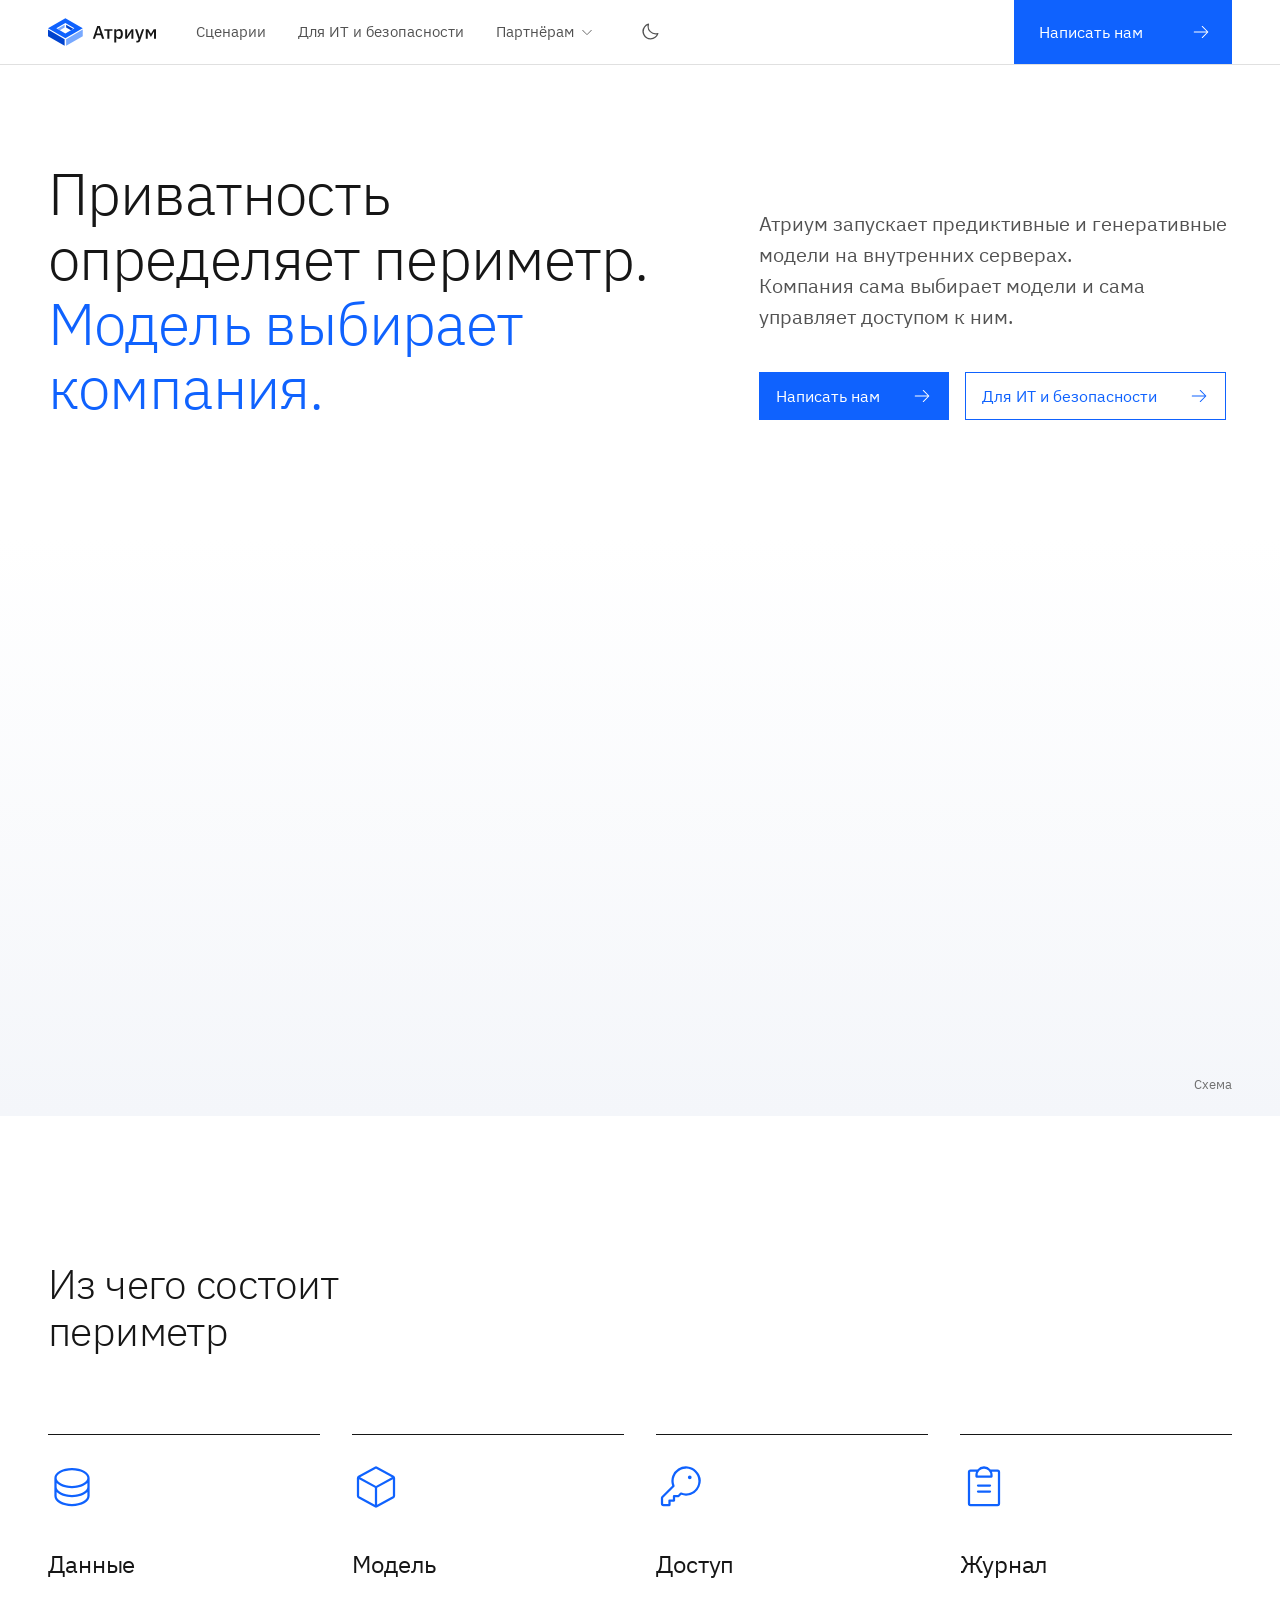
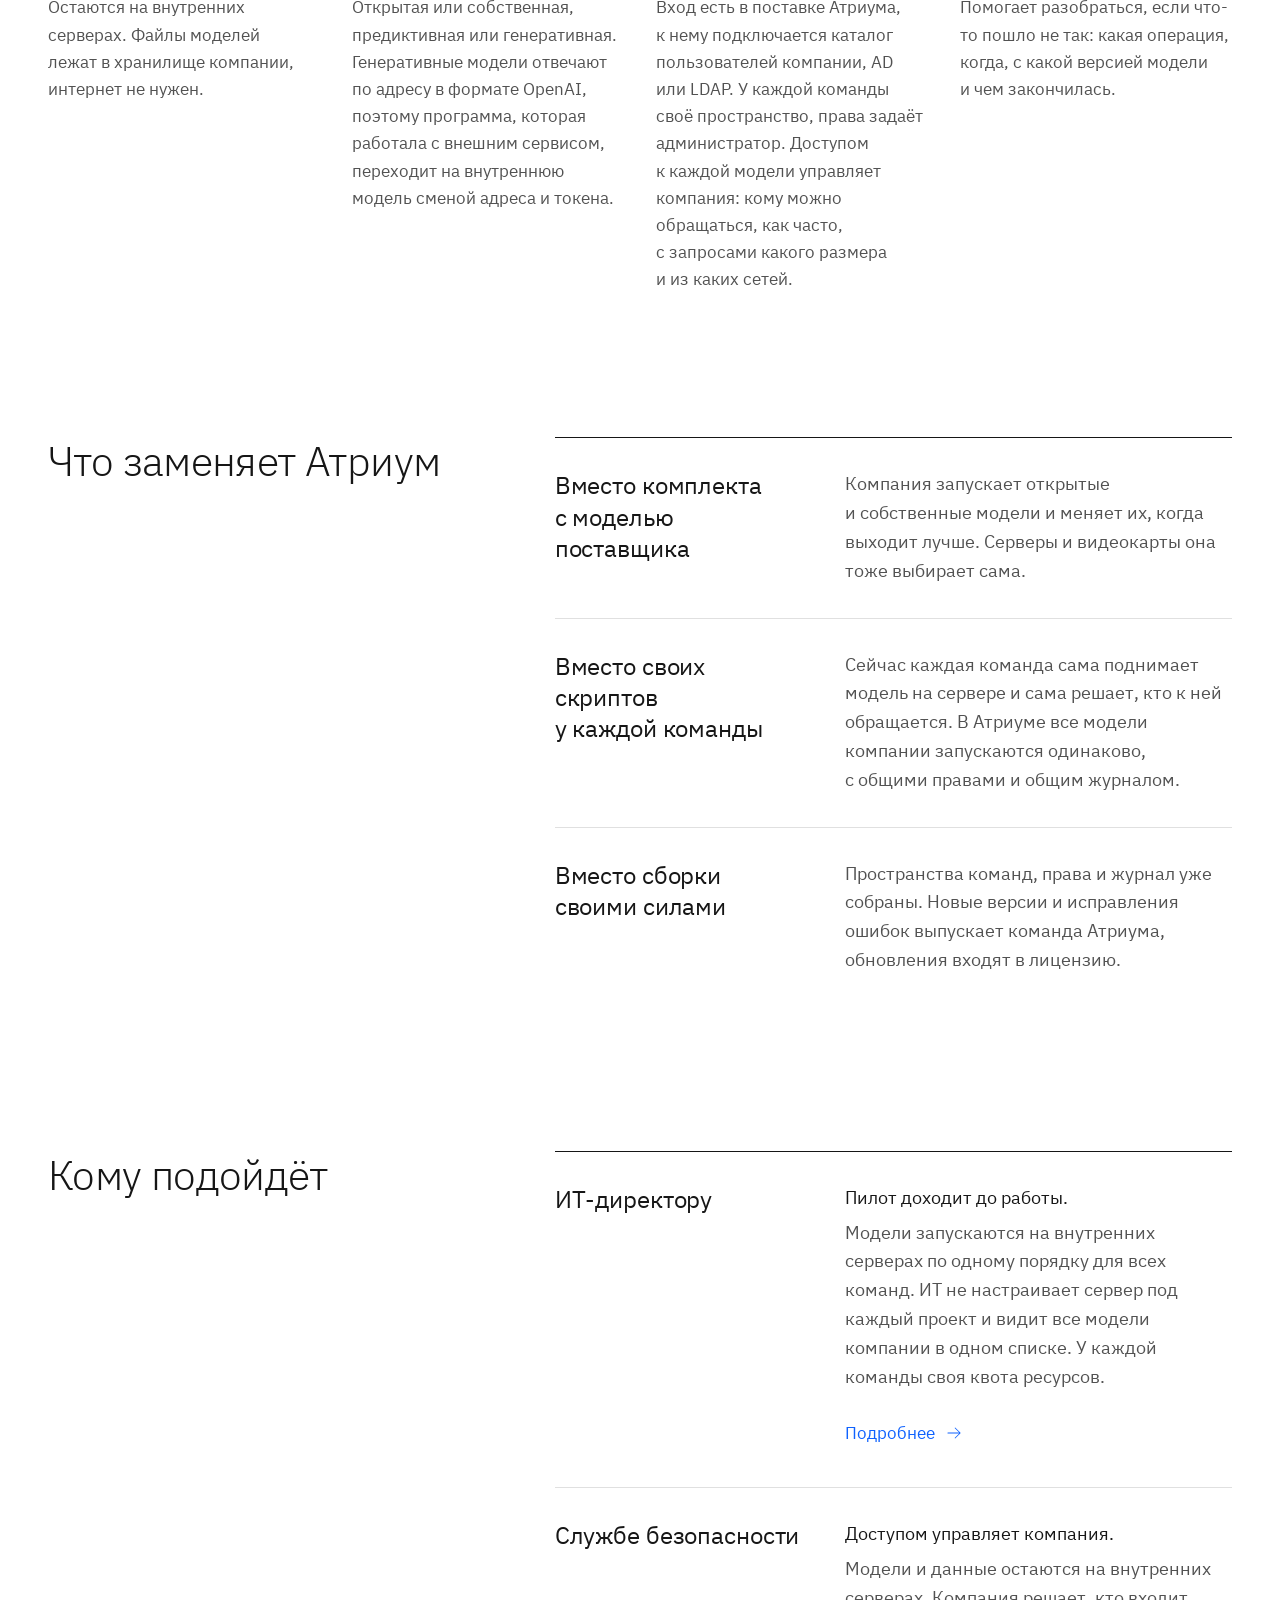
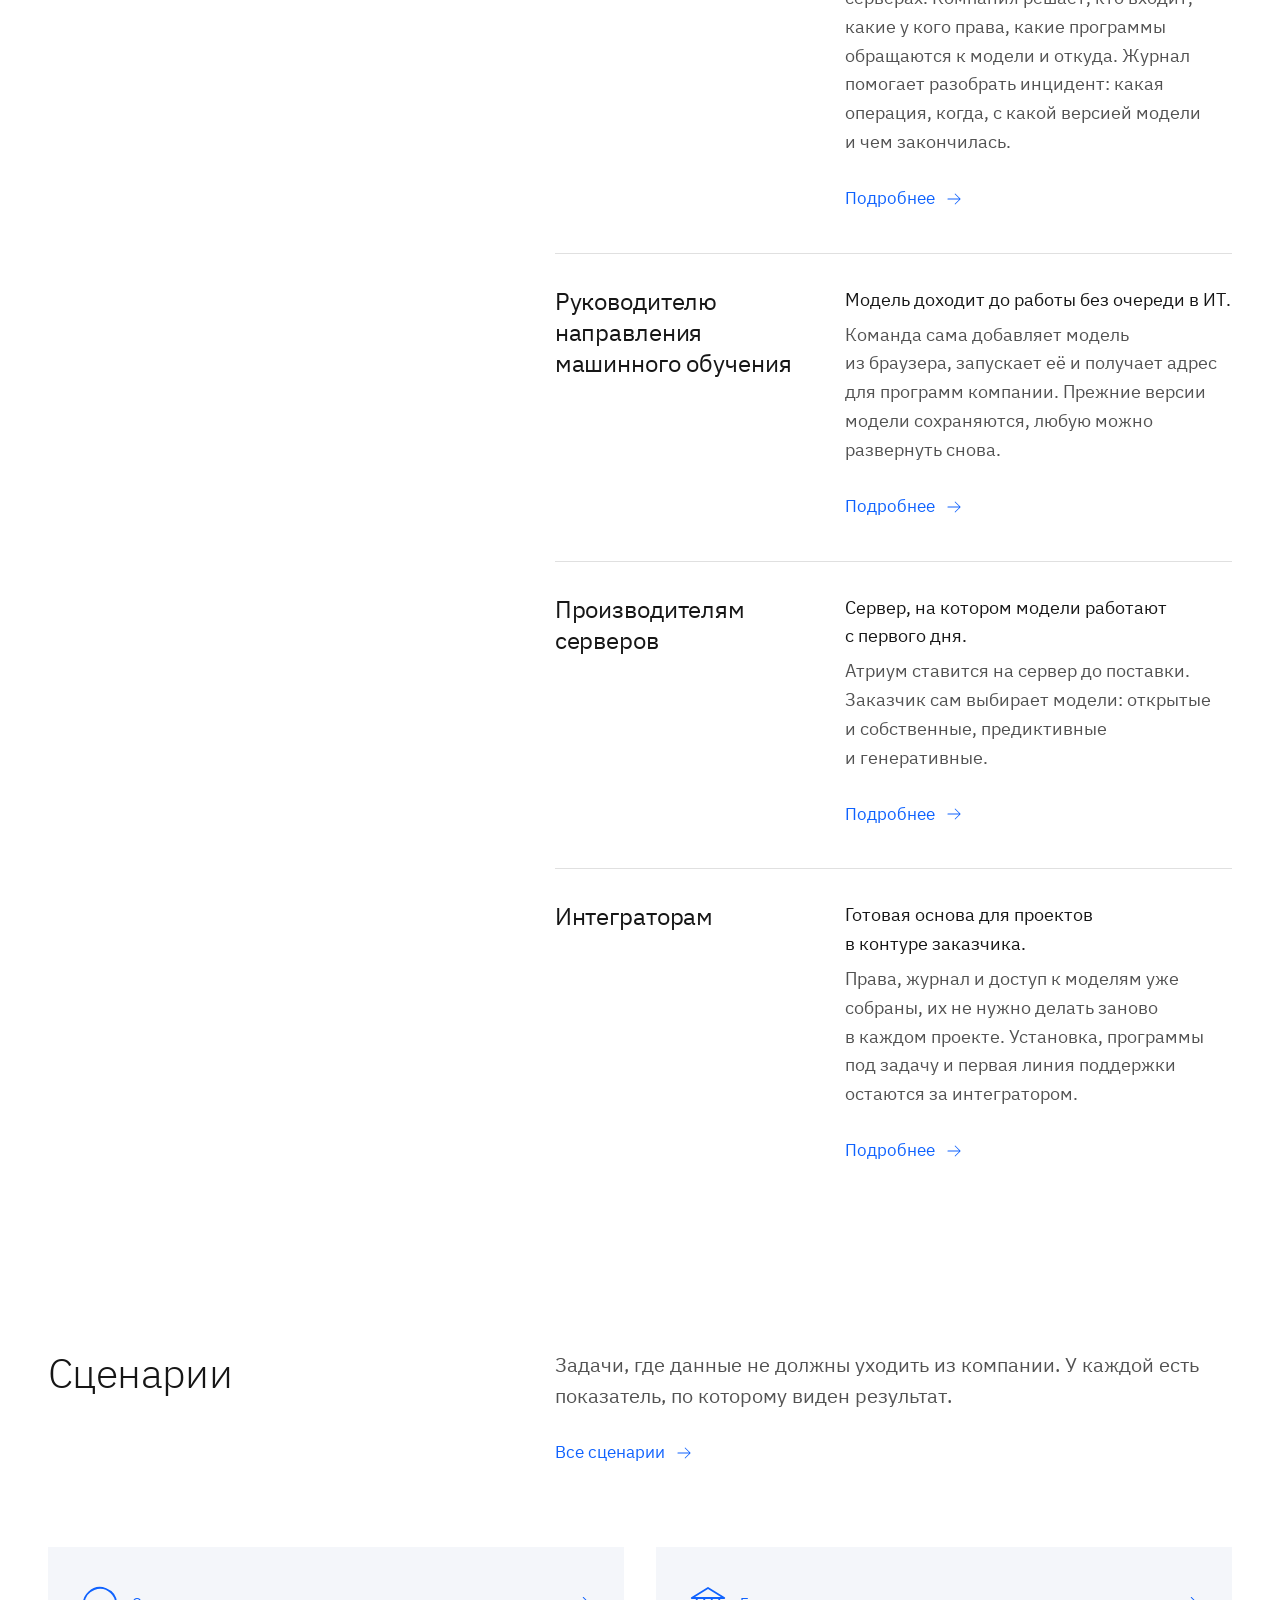
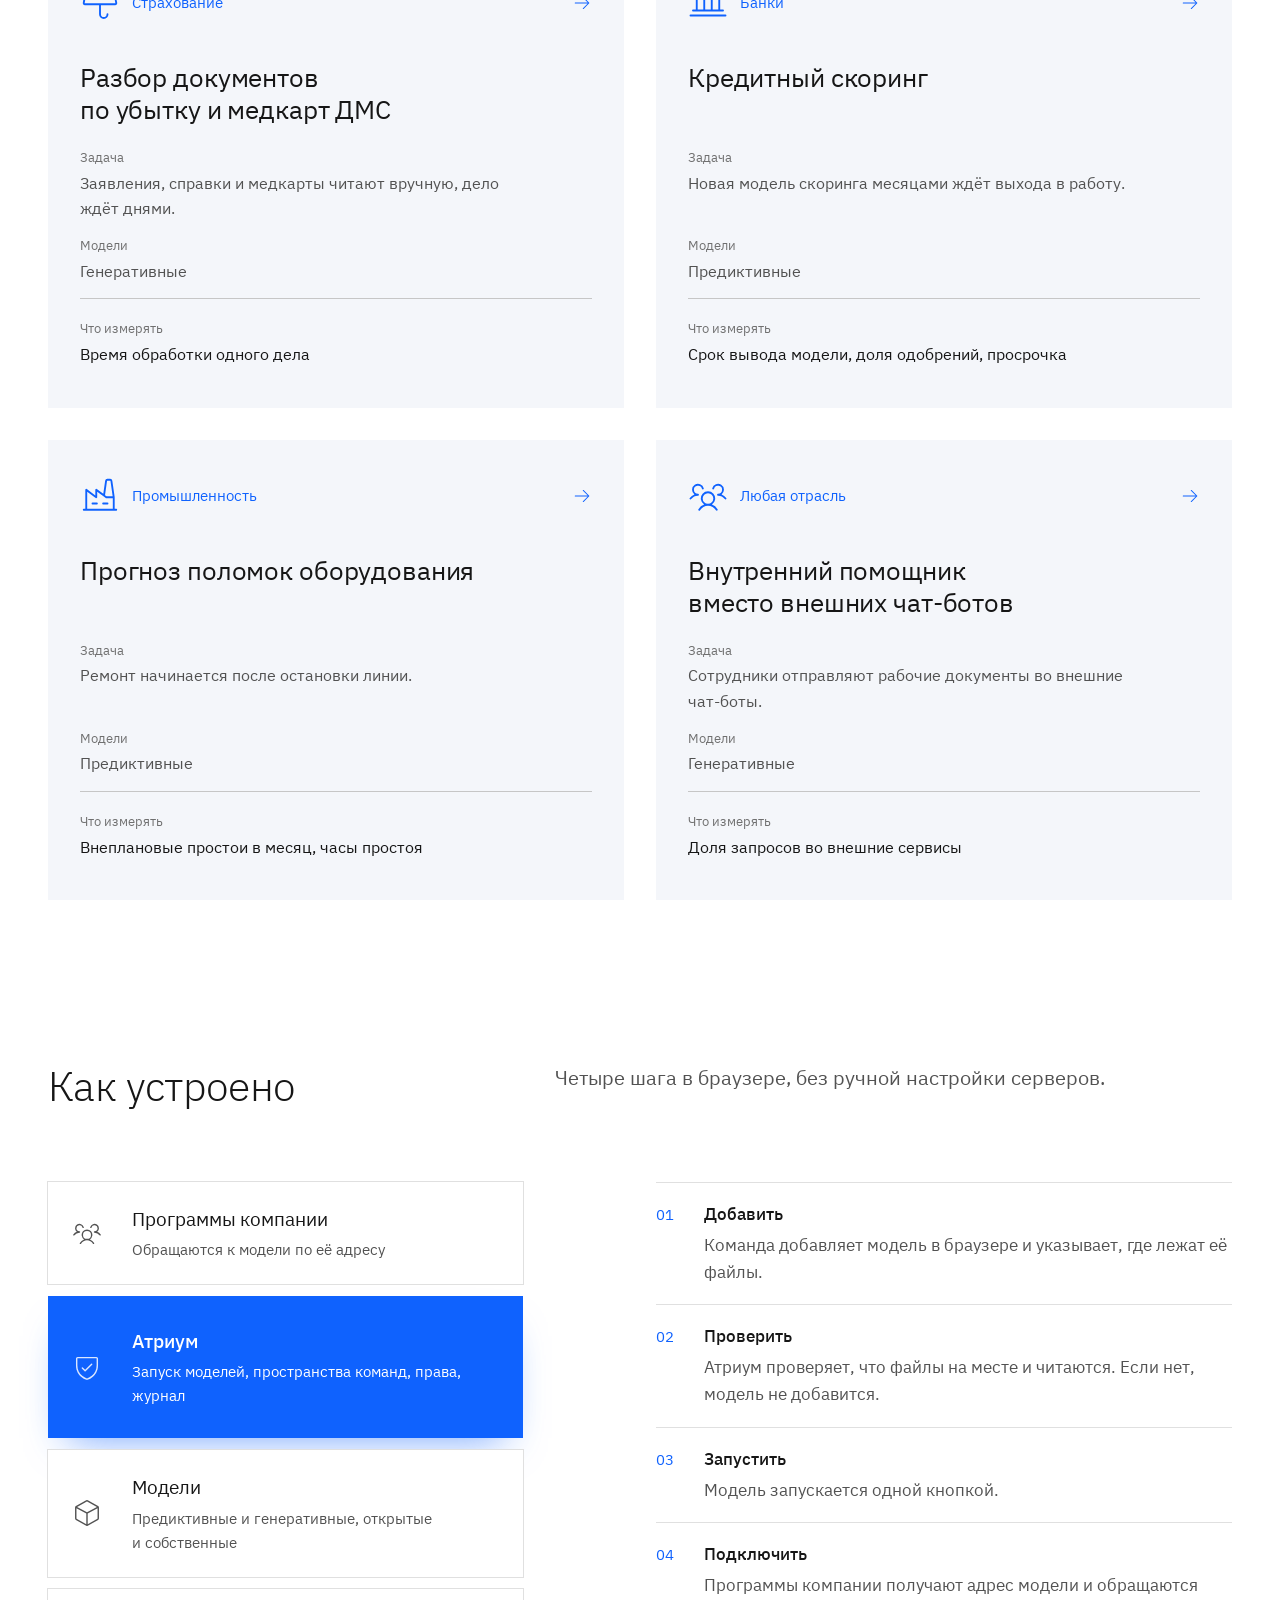
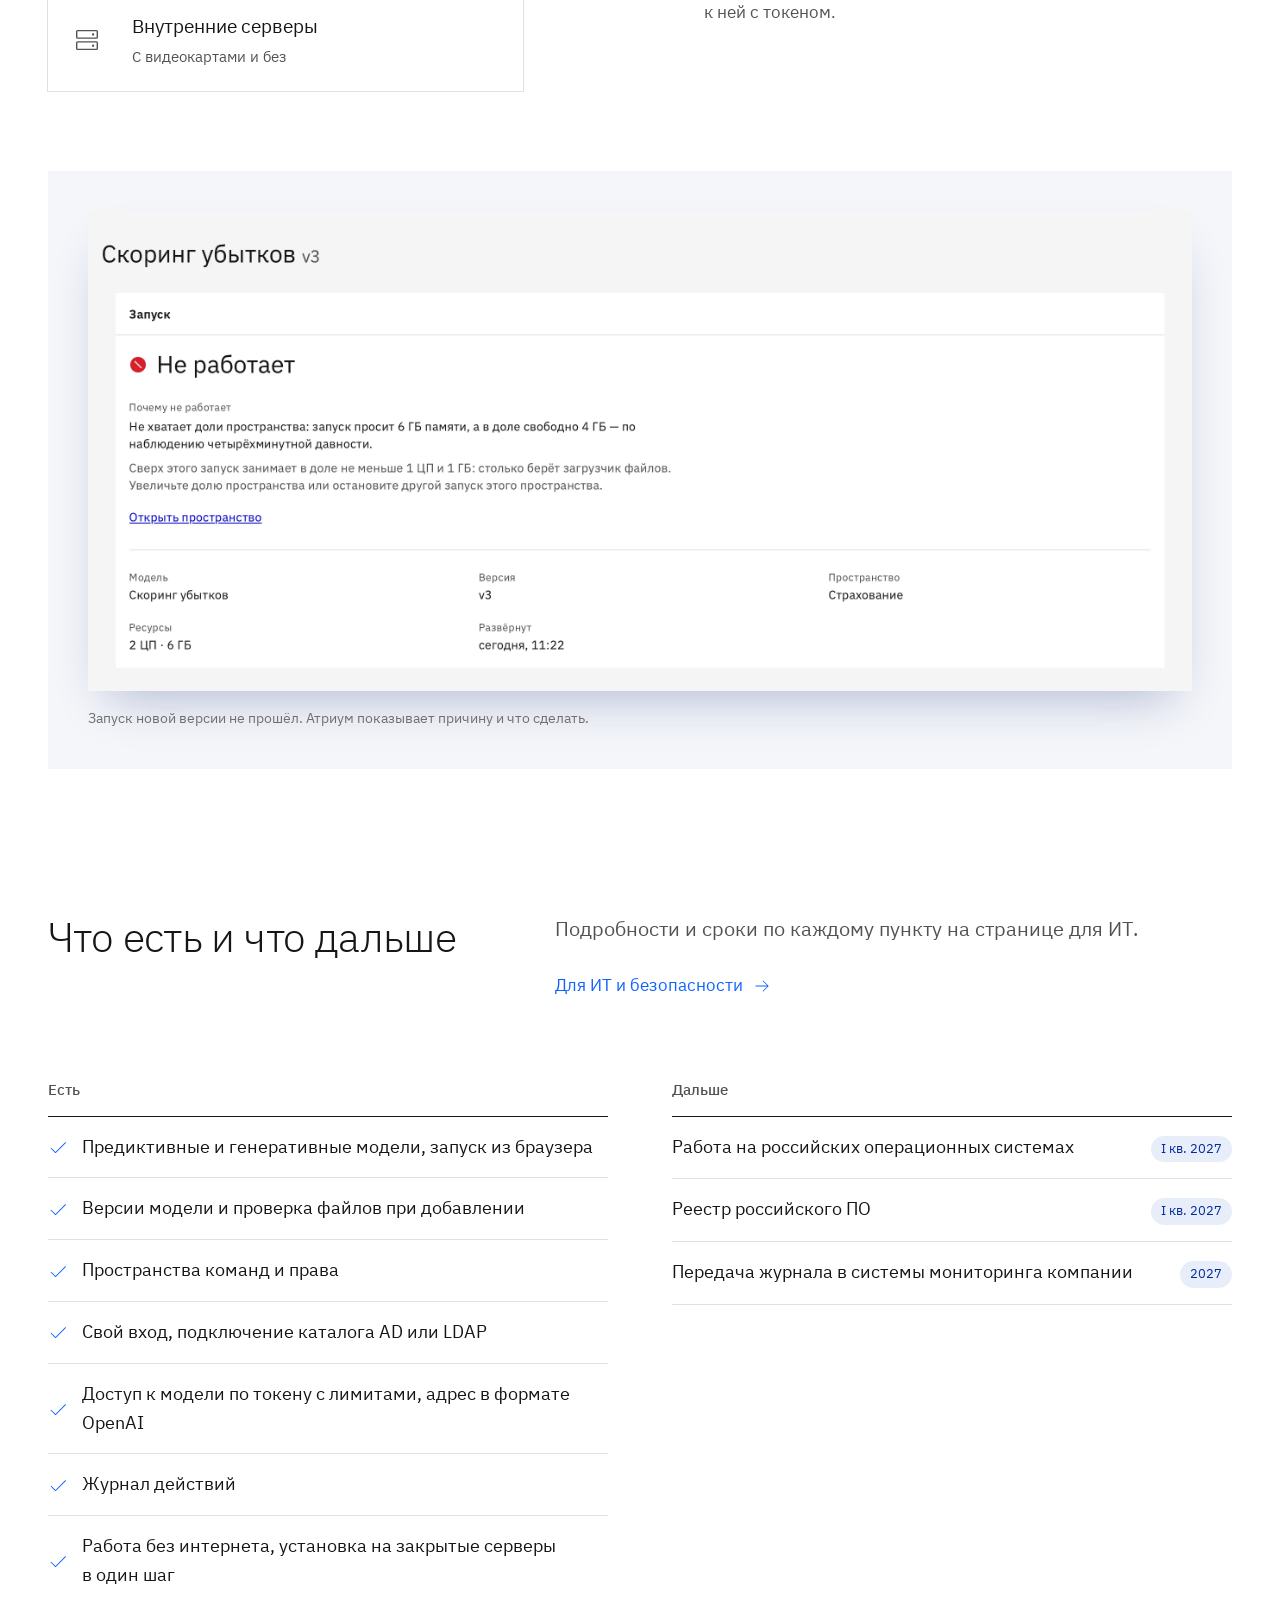
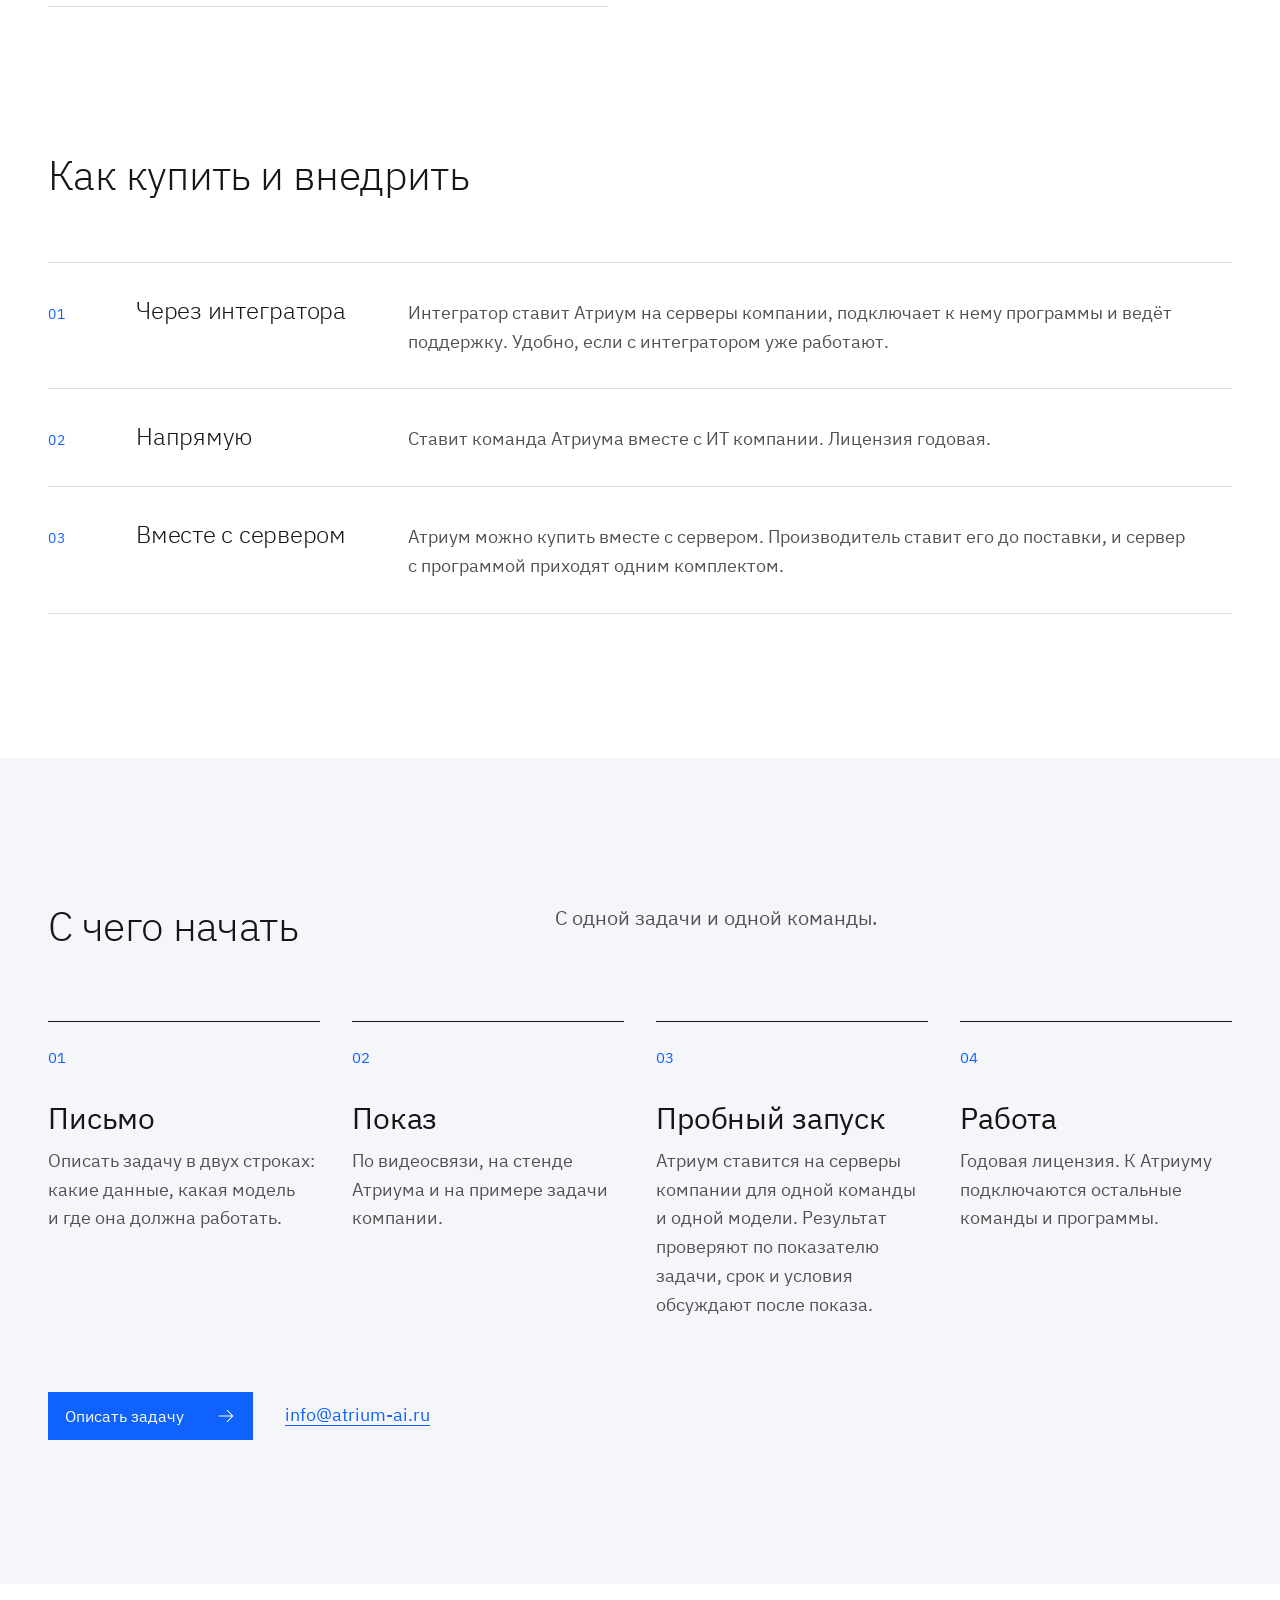
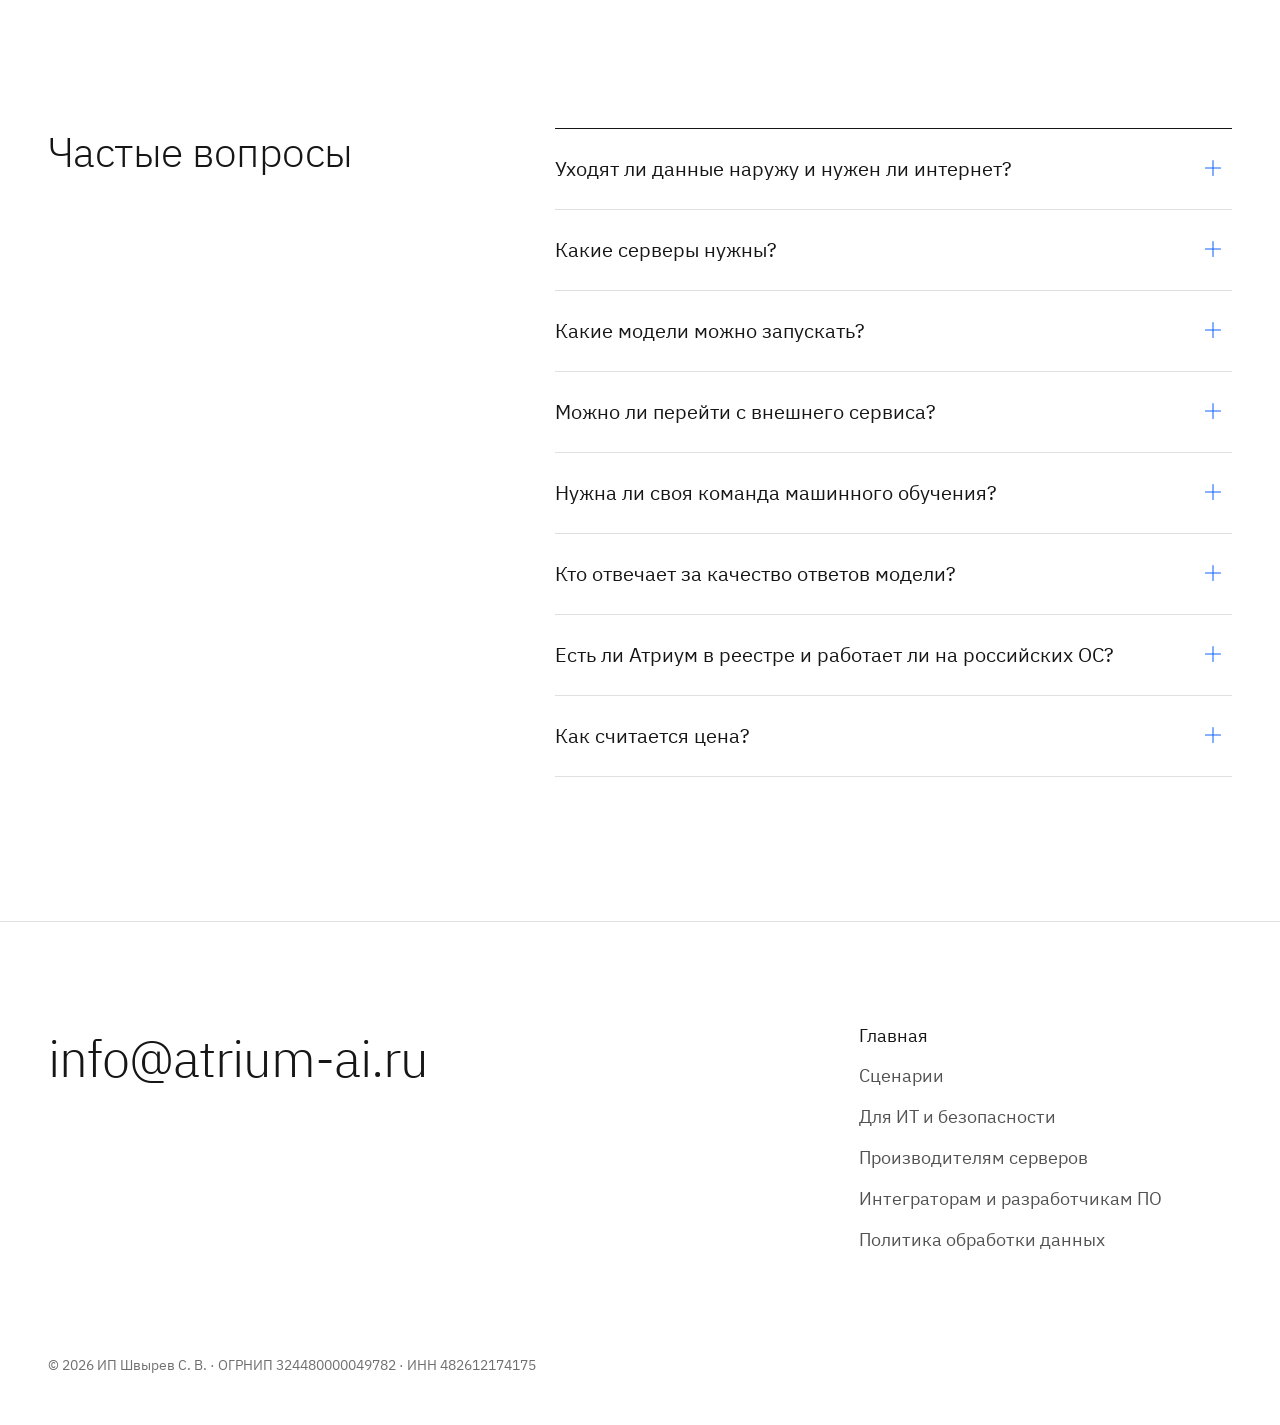
==== commit 2cb21b46: "Карточка запуска: тёмный вариант изображения для тёмной темы" ====
--- a/index.html
+++ b/index.html
@@ -131,7 +131,10 @@
       <li><div><b>Подключить</b>Программы компании получают адрес модели и обращаются к ней с токеном.</div></li>
     </ol>
     <figure class="how-shot">
-      <a href="assets/run-card.webp"><img src="assets/run-card.webp" width="2560" height="1112" loading="lazy" alt="Карточка запуска в Атриуме: новая версия модели не запустилась, видна причина и что сделать"></a>
+      <a href="assets/run-card.webp">
+        <img class="shot-l" src="assets/run-card.webp" width="2560" height="1112" loading="lazy" alt="Карточка запуска в Атриуме: новая версия модели не запустилась, видна причина и что сделать">
+        <img class="shot-d" src="assets/run-card-dark.webp" width="2560" height="1112" loading="lazy" alt="" aria-hidden="true">
+      </a>
       <figcaption>Запуск новой версии не прошёл. Атриум показывает причину и что сделать.</figcaption>
     </figure>
   </div>
--- a/site.css
+++ b/site.css
@@ -47,6 +47,8 @@
   :root:not([data-scheme="light"]) .theme .i-sun{display:inline-block}
   :root:not([data-scheme="light"]) .scene .still-d{display:block}
   :root:not([data-scheme="light"]) .scene .still-l{display:none}
+  :root:not([data-scheme="light"]) .how-shot .shot-l{display:none}
+  :root:not([data-scheme="light"]) .how-shot .shot-d{display:block}
 }
 [data-scheme="dark"] .brand .logo-l{display:none}
 [data-scheme="dark"] .brand .logo-d{display:block}
@@ -54,6 +56,10 @@
 [data-scheme="dark"] .theme .i-sun{display:inline-block}
 [data-scheme="dark"] .scene .still-l{display:none}
 [data-scheme="dark"] .scene .still-d{display:block}
+[data-scheme="dark"] .how-shot .shot-l{display:none}
+[data-scheme="dark"] .how-shot .shot-d{display:block}
+[data-scheme="light"] .how-shot .shot-l{display:block}
+[data-scheme="light"] .how-shot .shot-d{display:none}
 [data-scheme="light"] .scene .still-l{display:block}
 [data-scheme="light"] .scene .still-d{display:none}
 
@@ -264,8 +270,9 @@
 .flow li b{display:block;font-weight:500;color:var(--text);margin-bottom:4px}
 .flow li div{color:var(--text-2)}
 .how-shot{grid-column:1/-1;margin-top:80px;position:relative;padding:40px}
-.how-shot::before{content:"";position:absolute;inset:0;background:var(--bg-3)}
+.how-shot::before{content:"";position:absolute;inset:0;background:var(--bg-2)}
 .how-shot img{position:relative;display:block;width:100%;height:auto;box-shadow:0 24px 48px -20px rgba(0,29,108,.3)}
+.how-shot .shot-d{display:none}
 .how-shot figcaption{position:relative}
 
 /* готовое или своё */
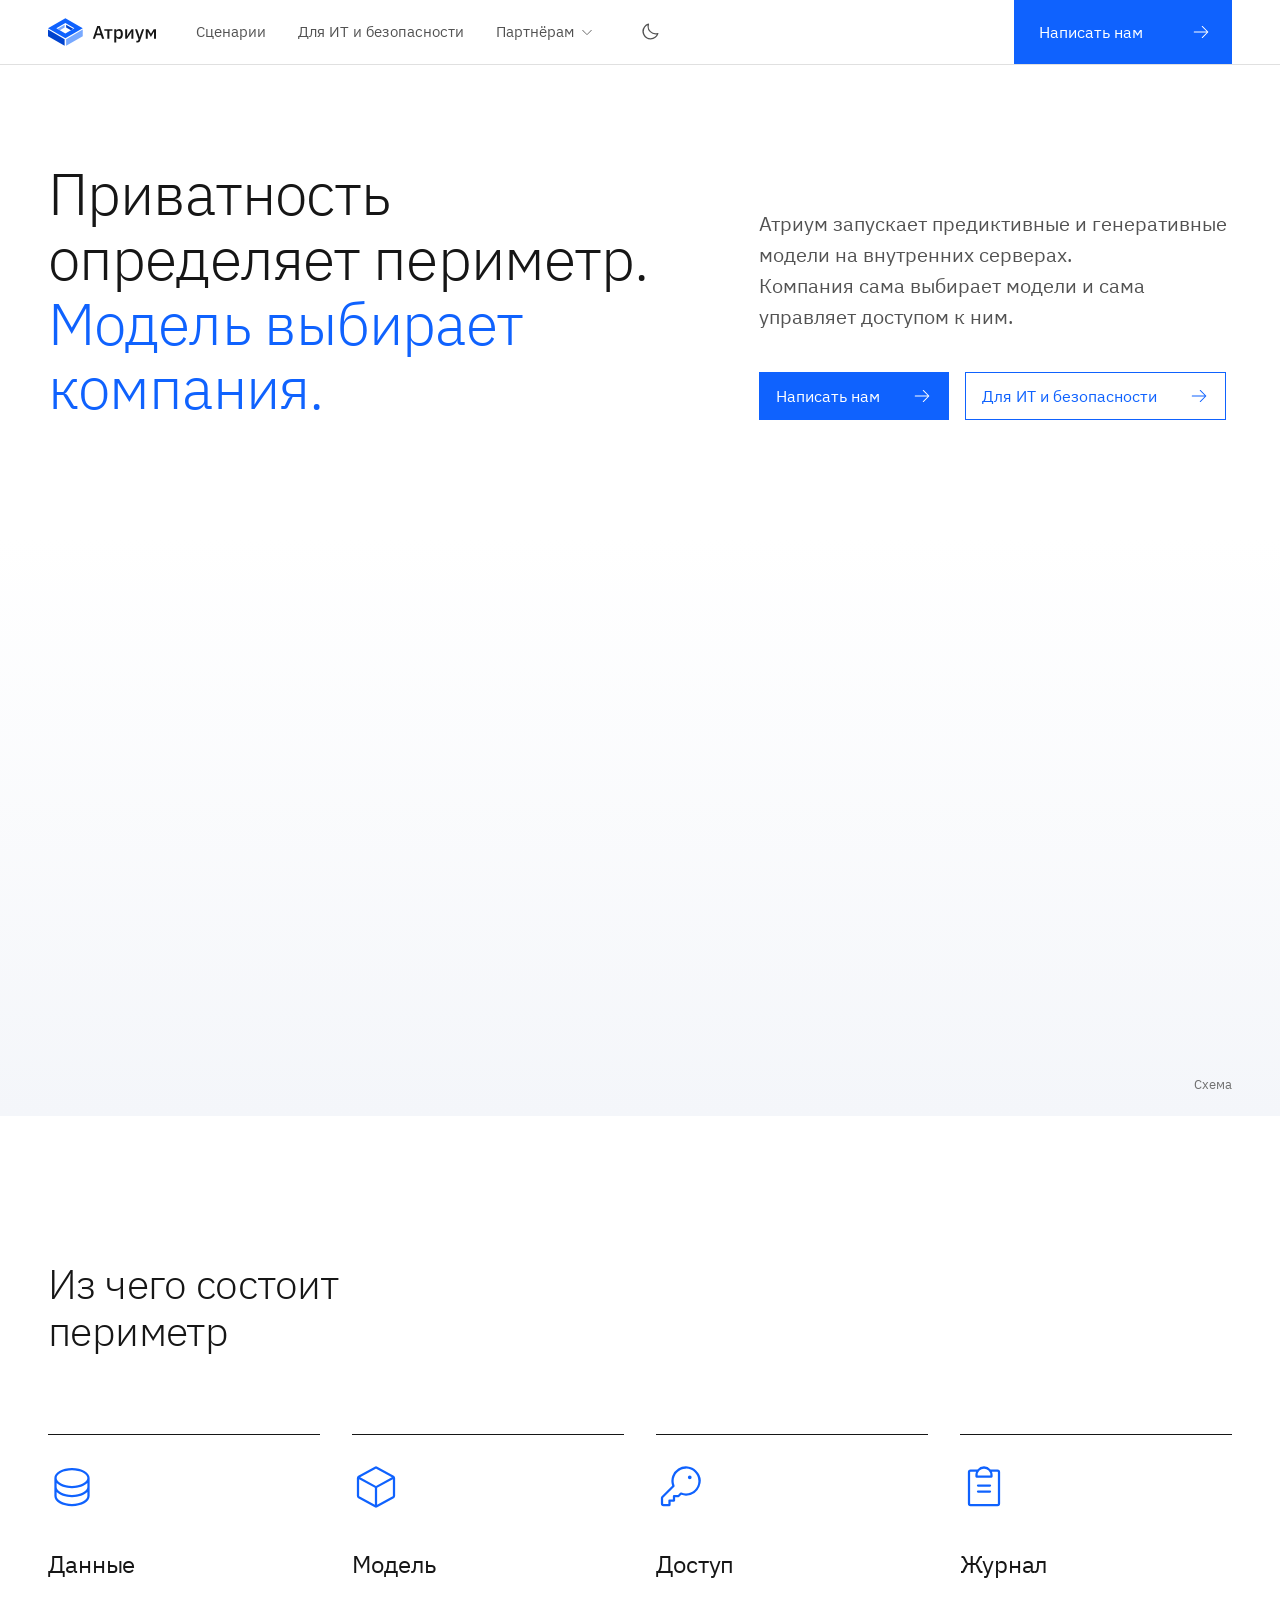
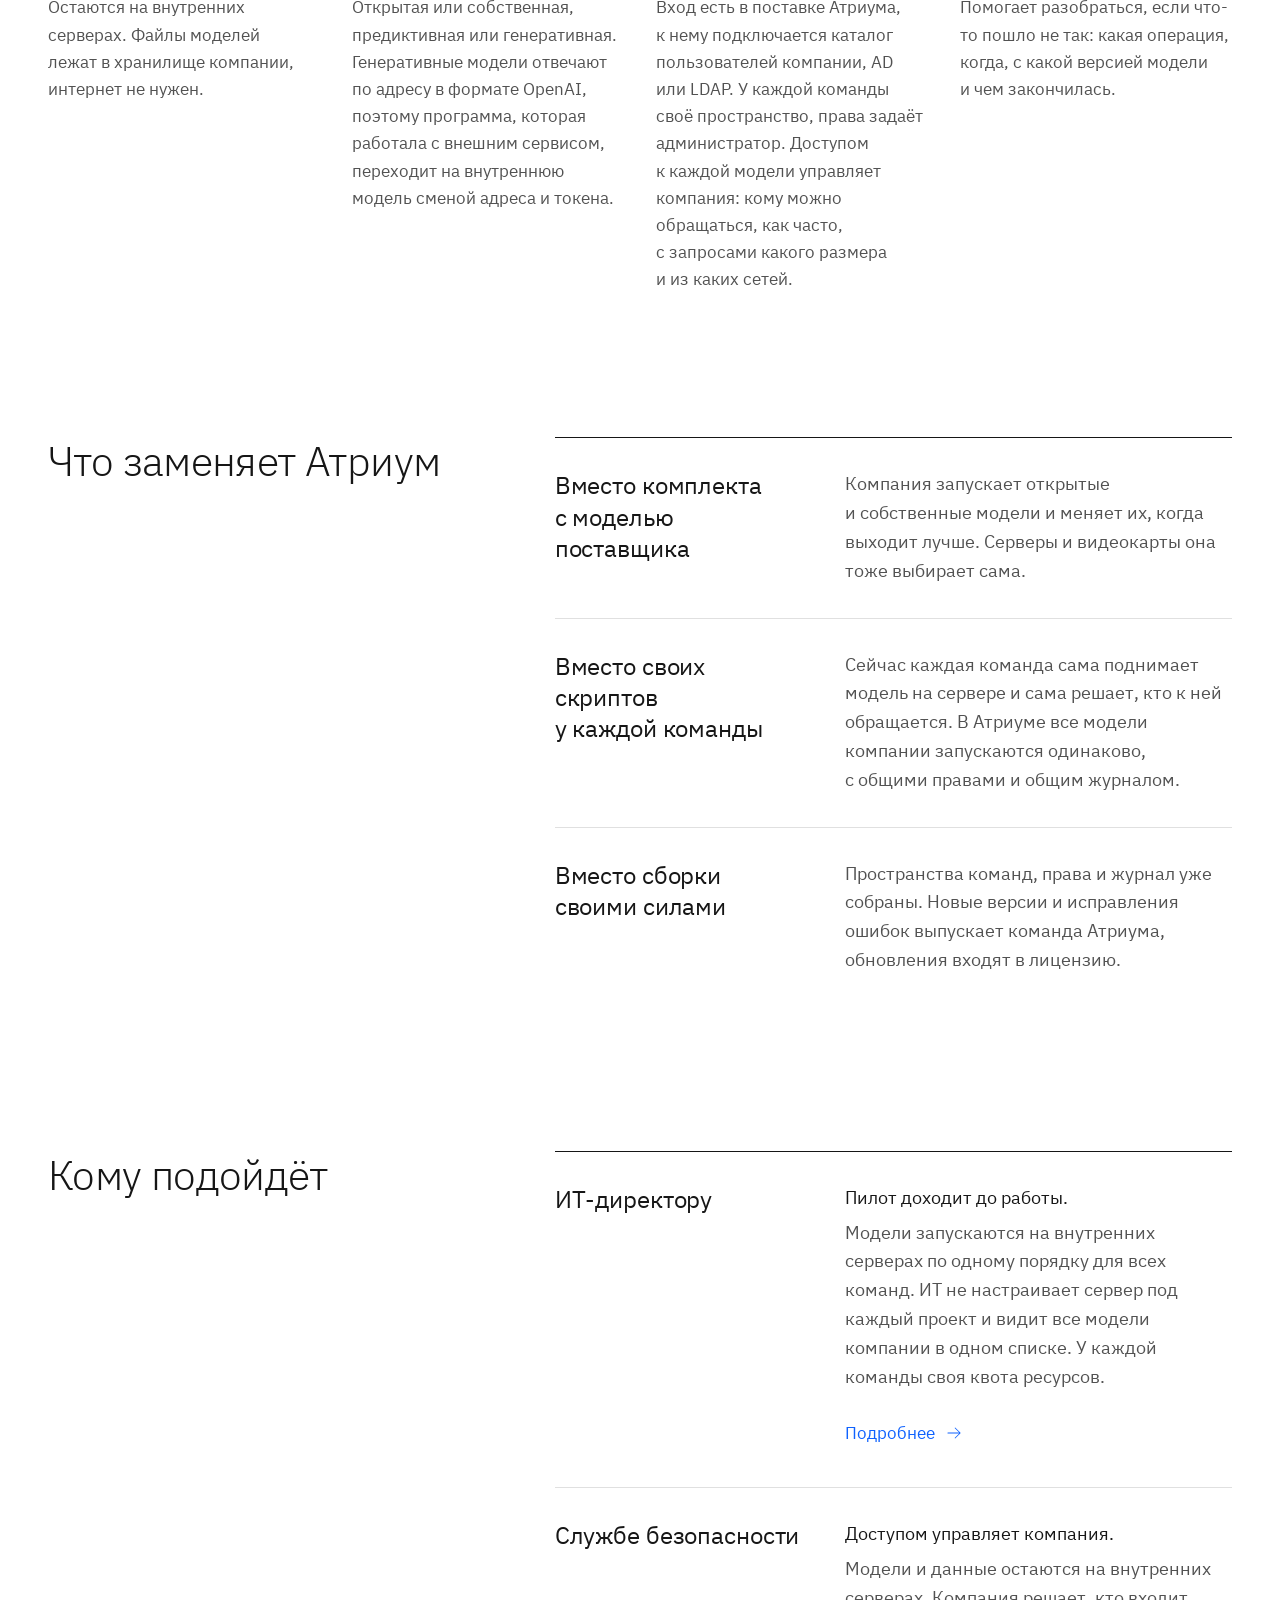
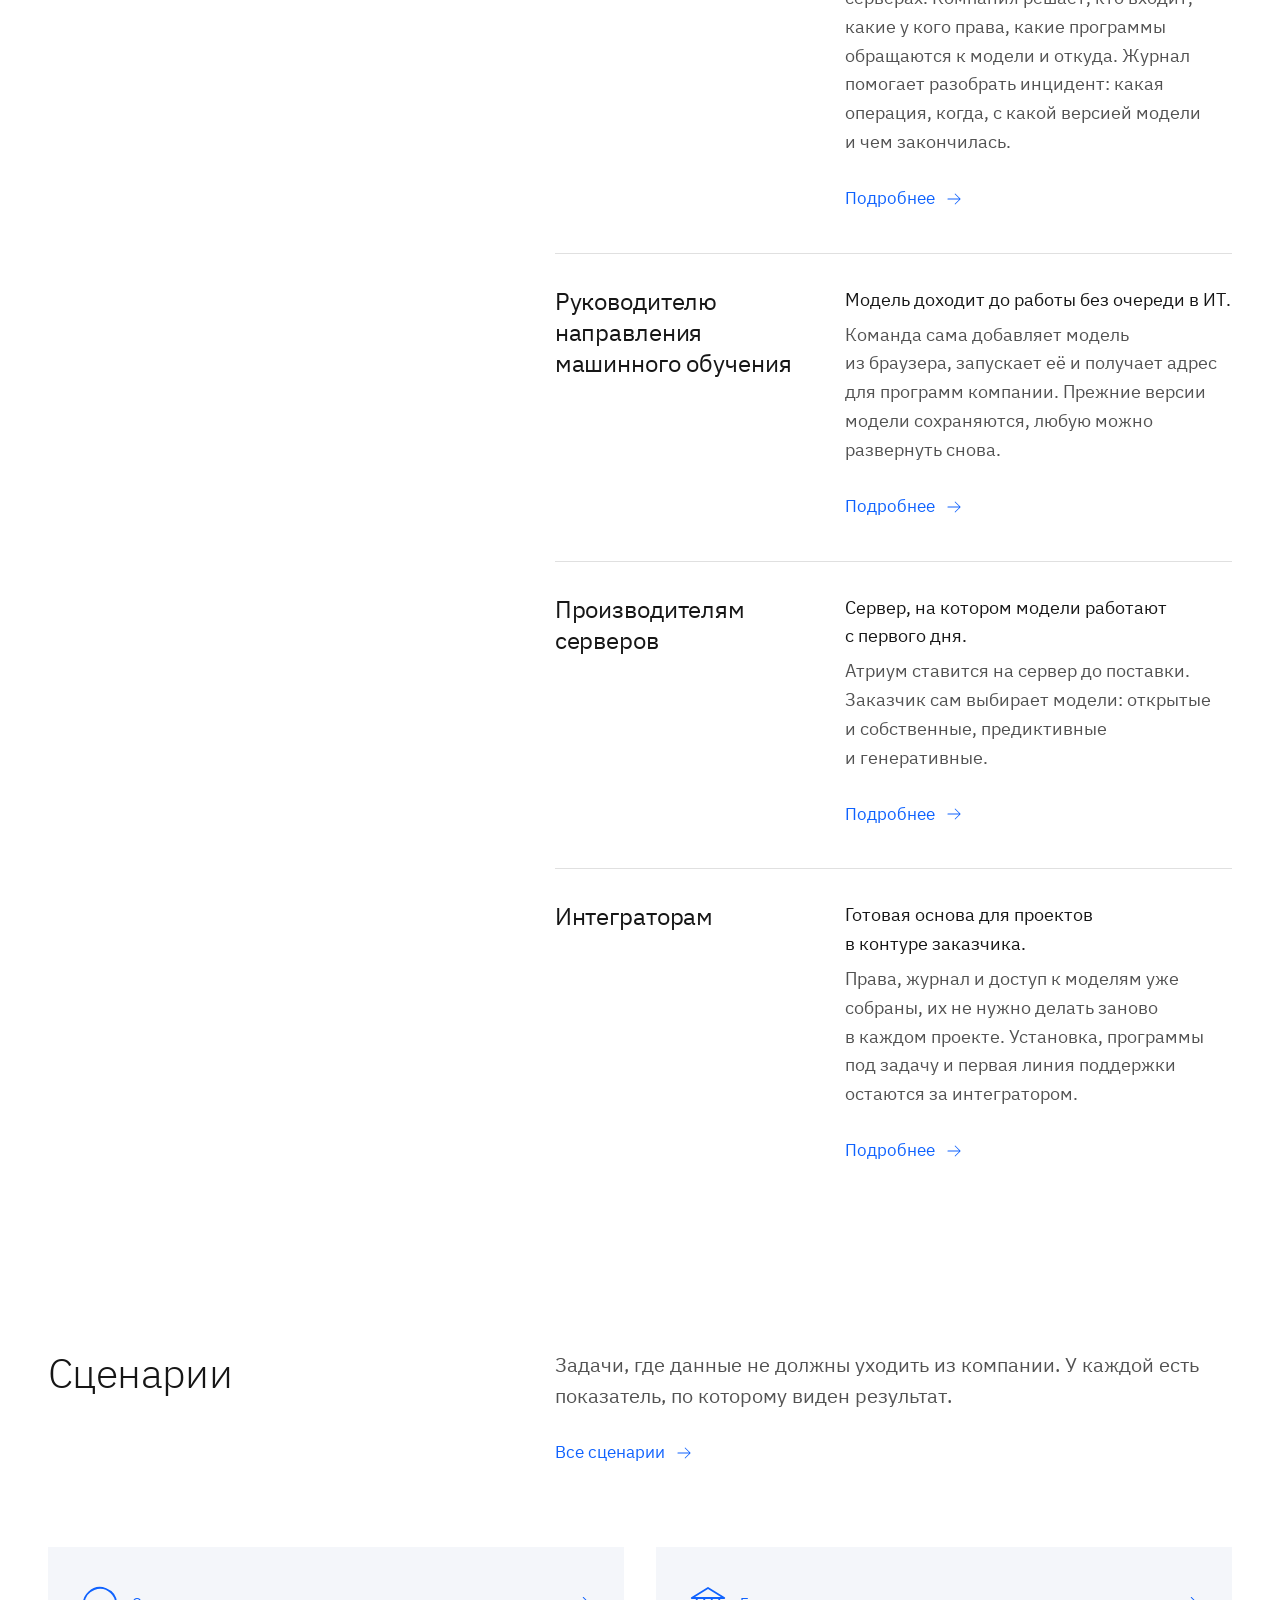
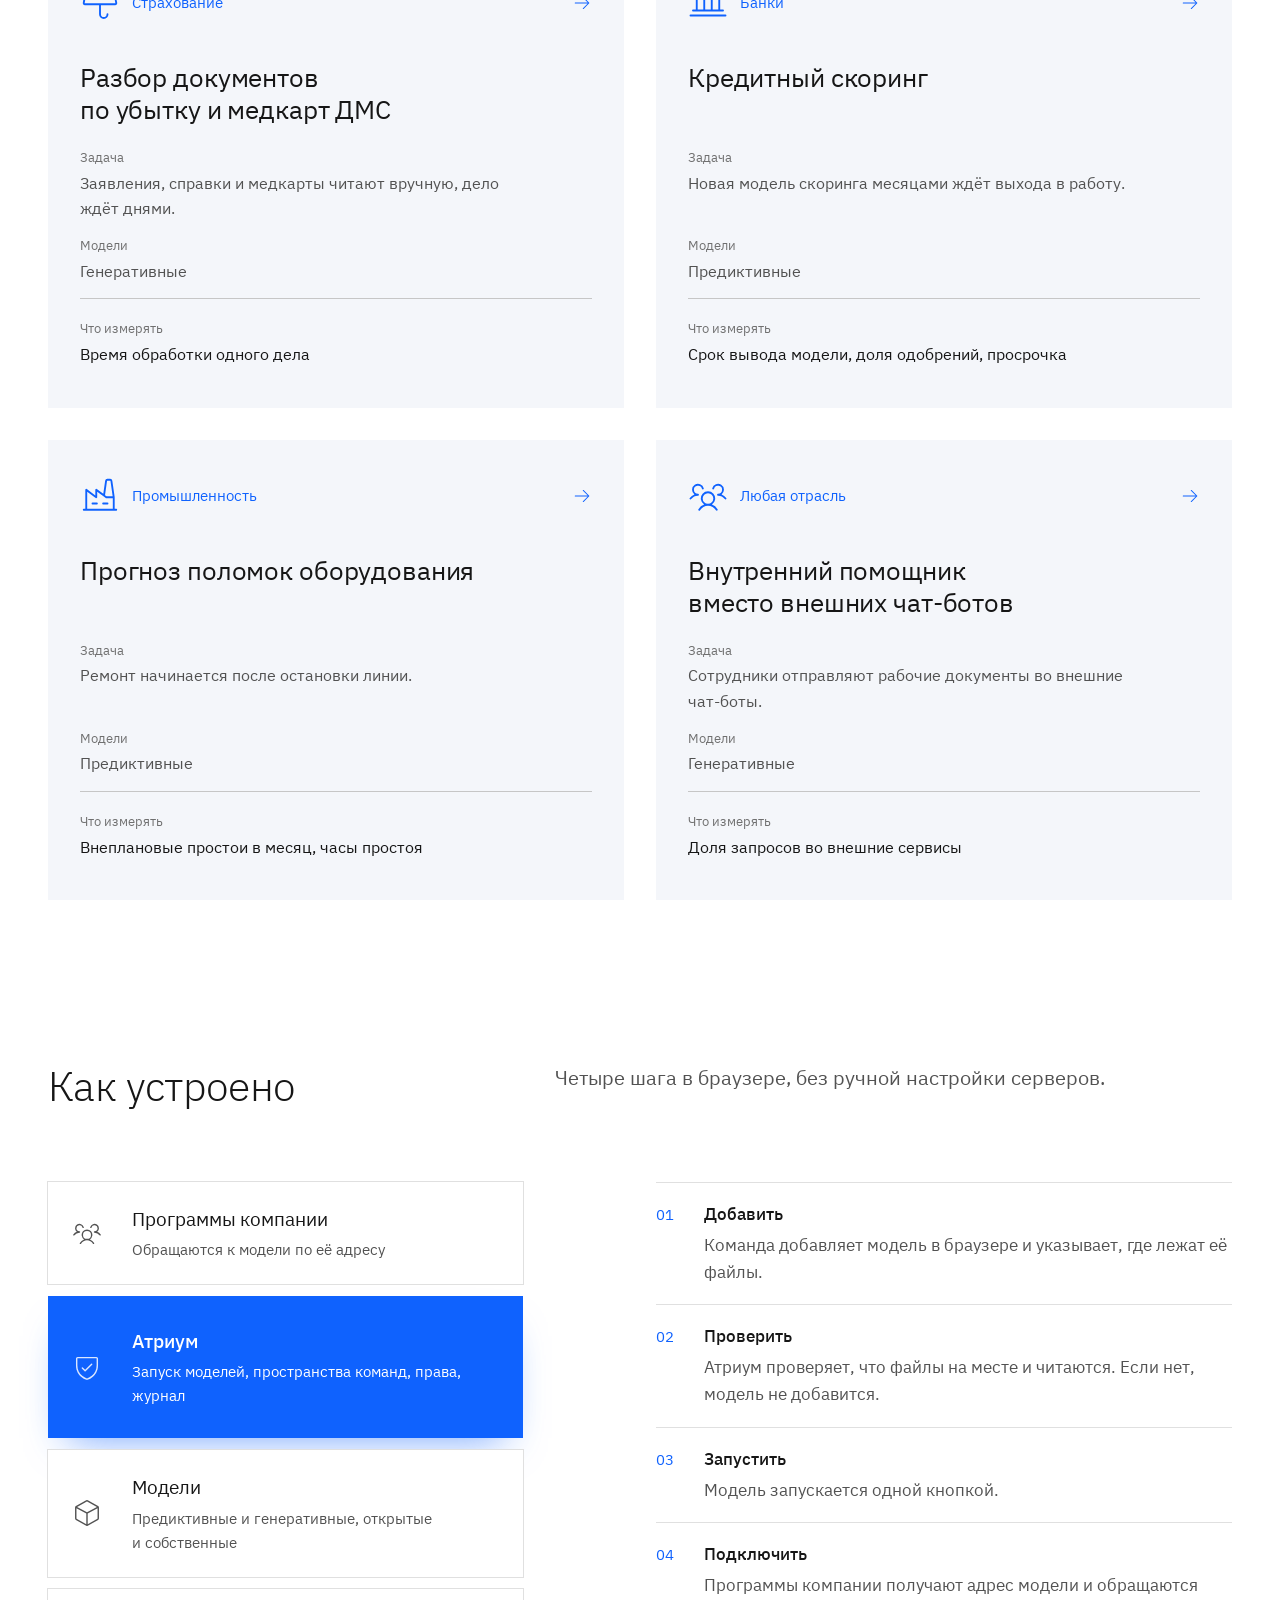
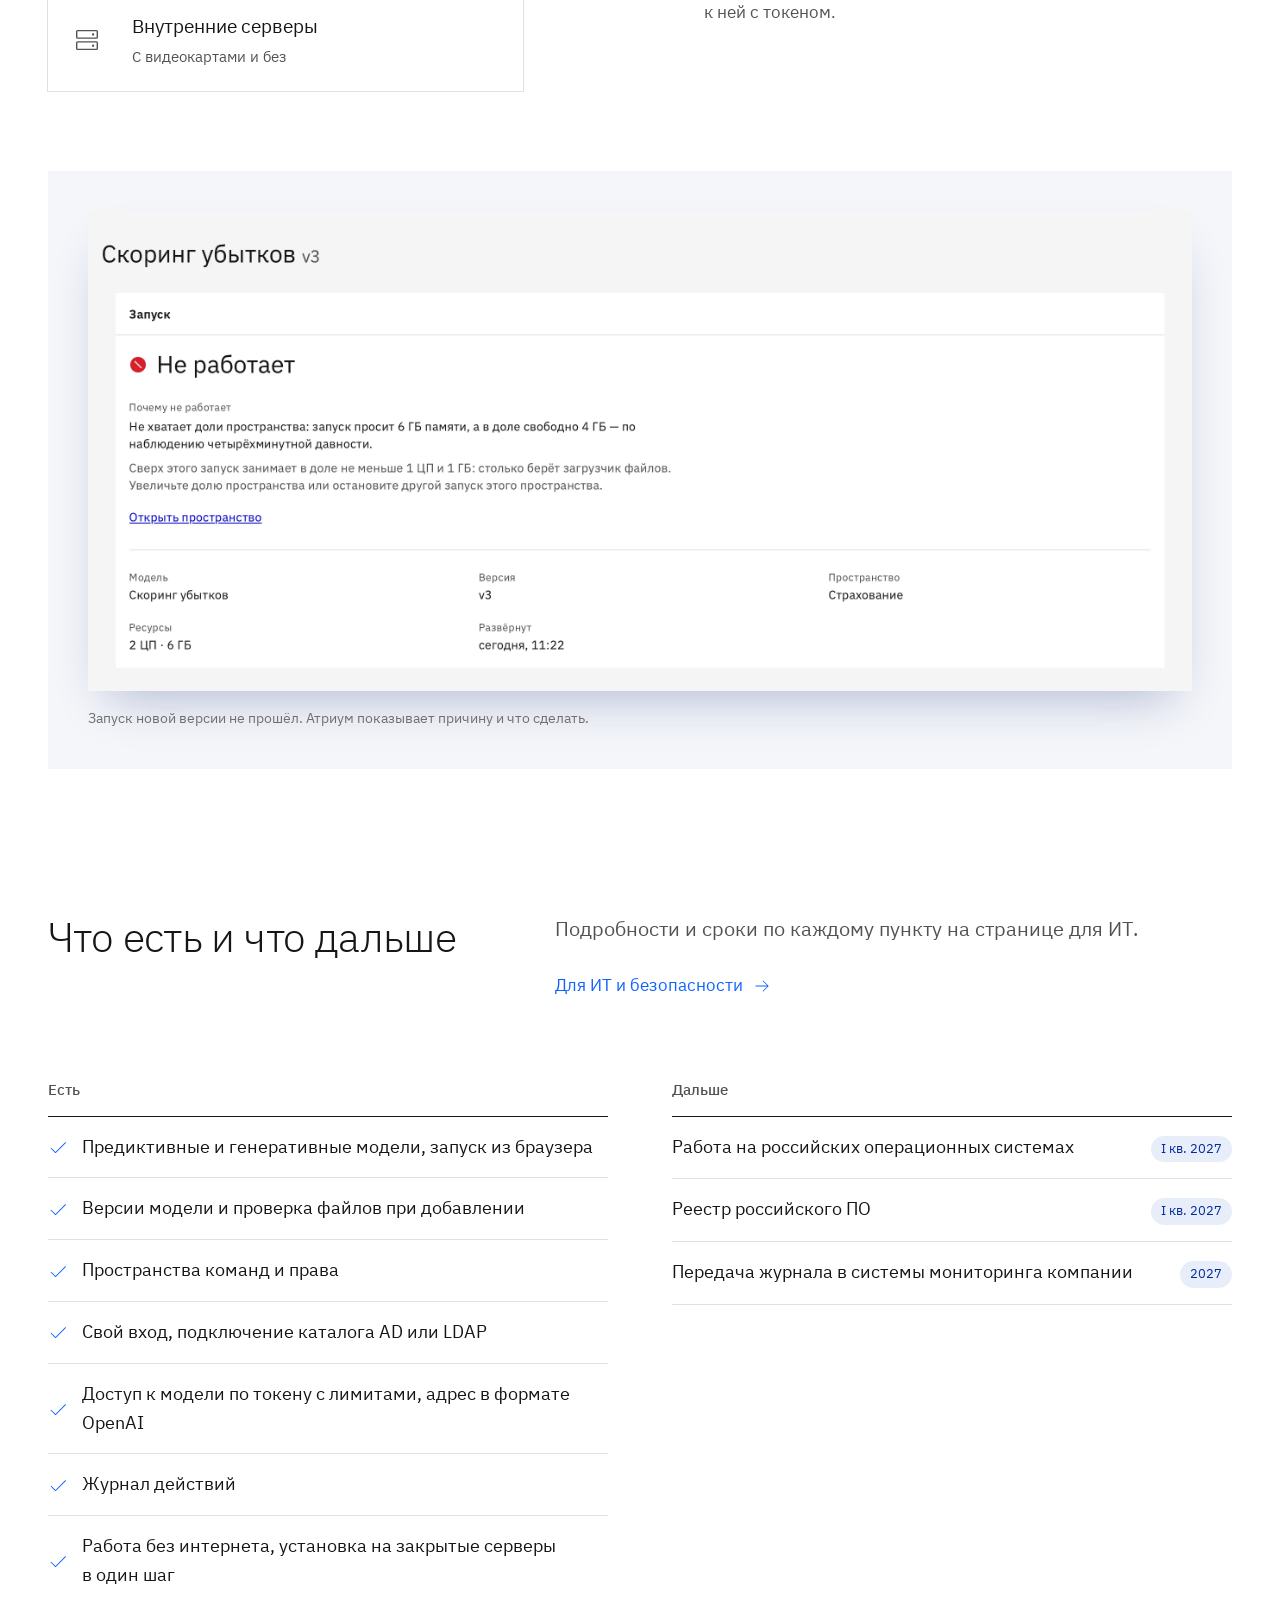
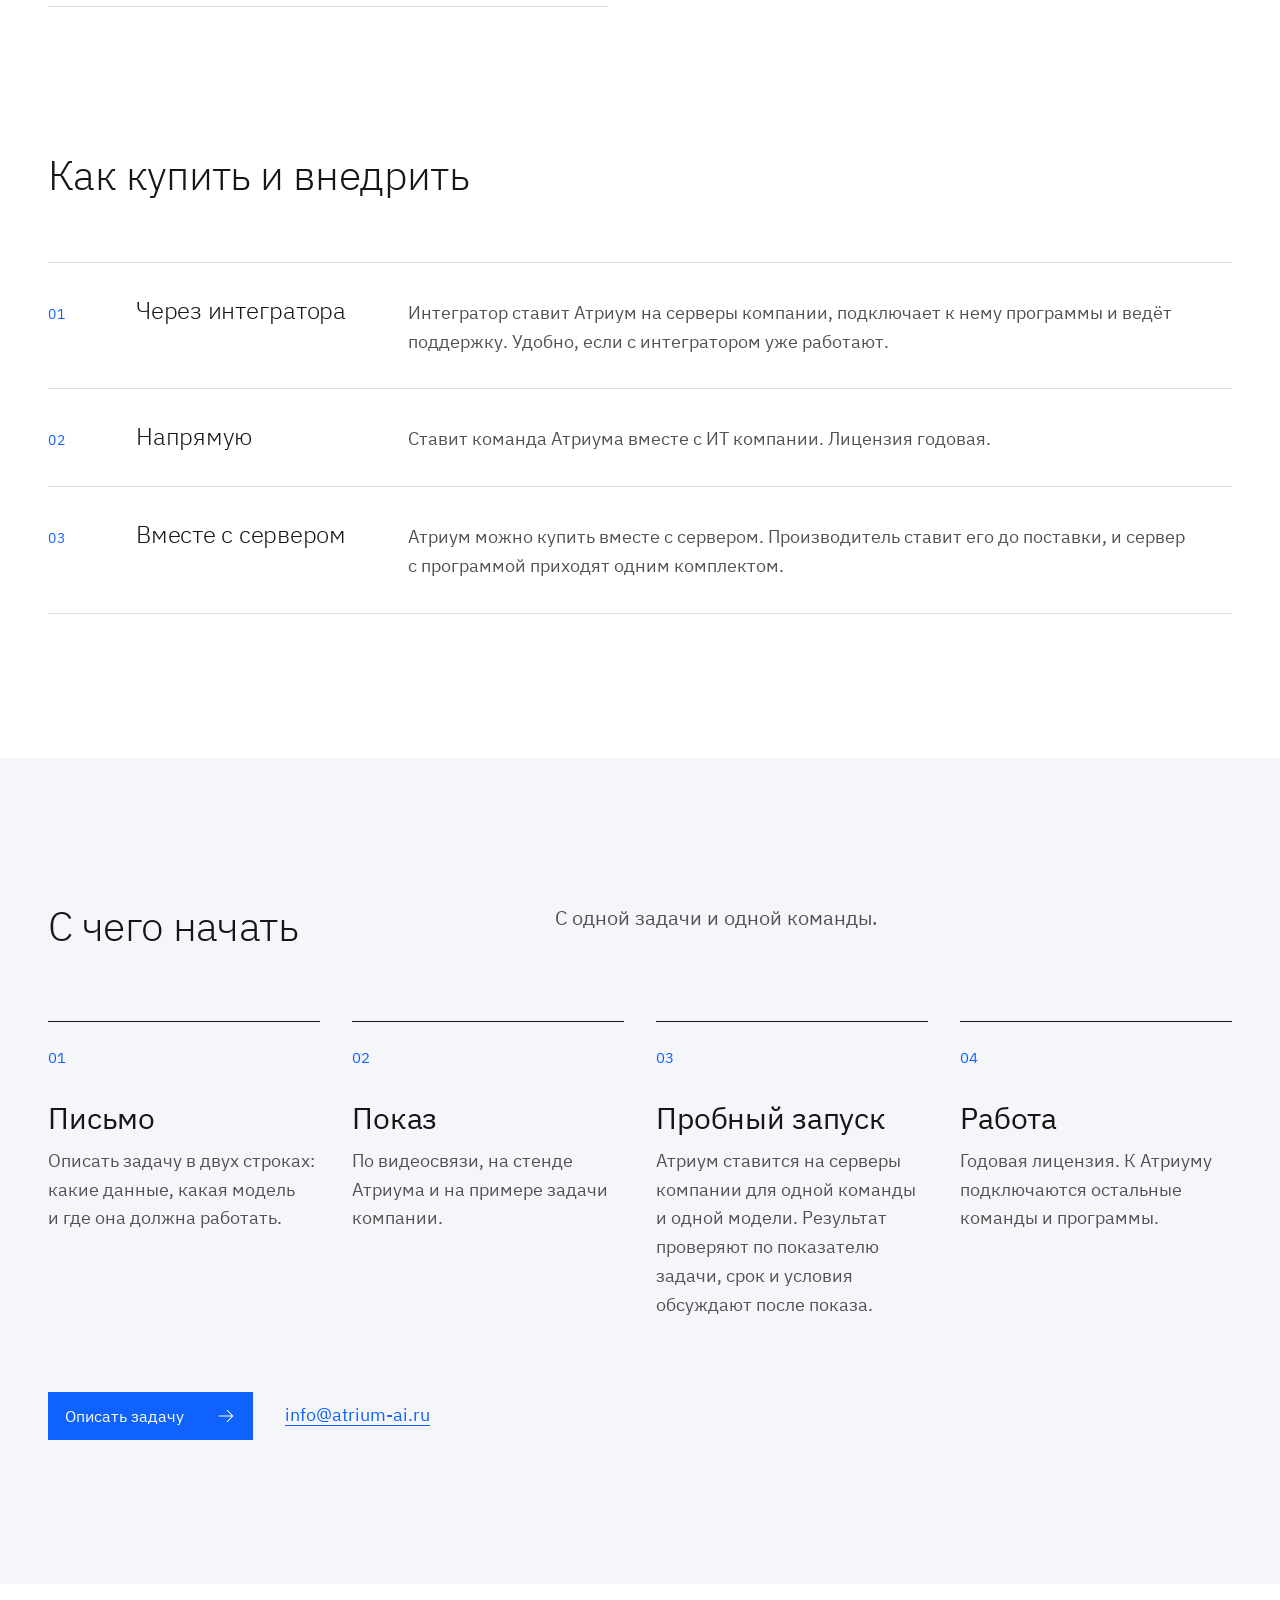
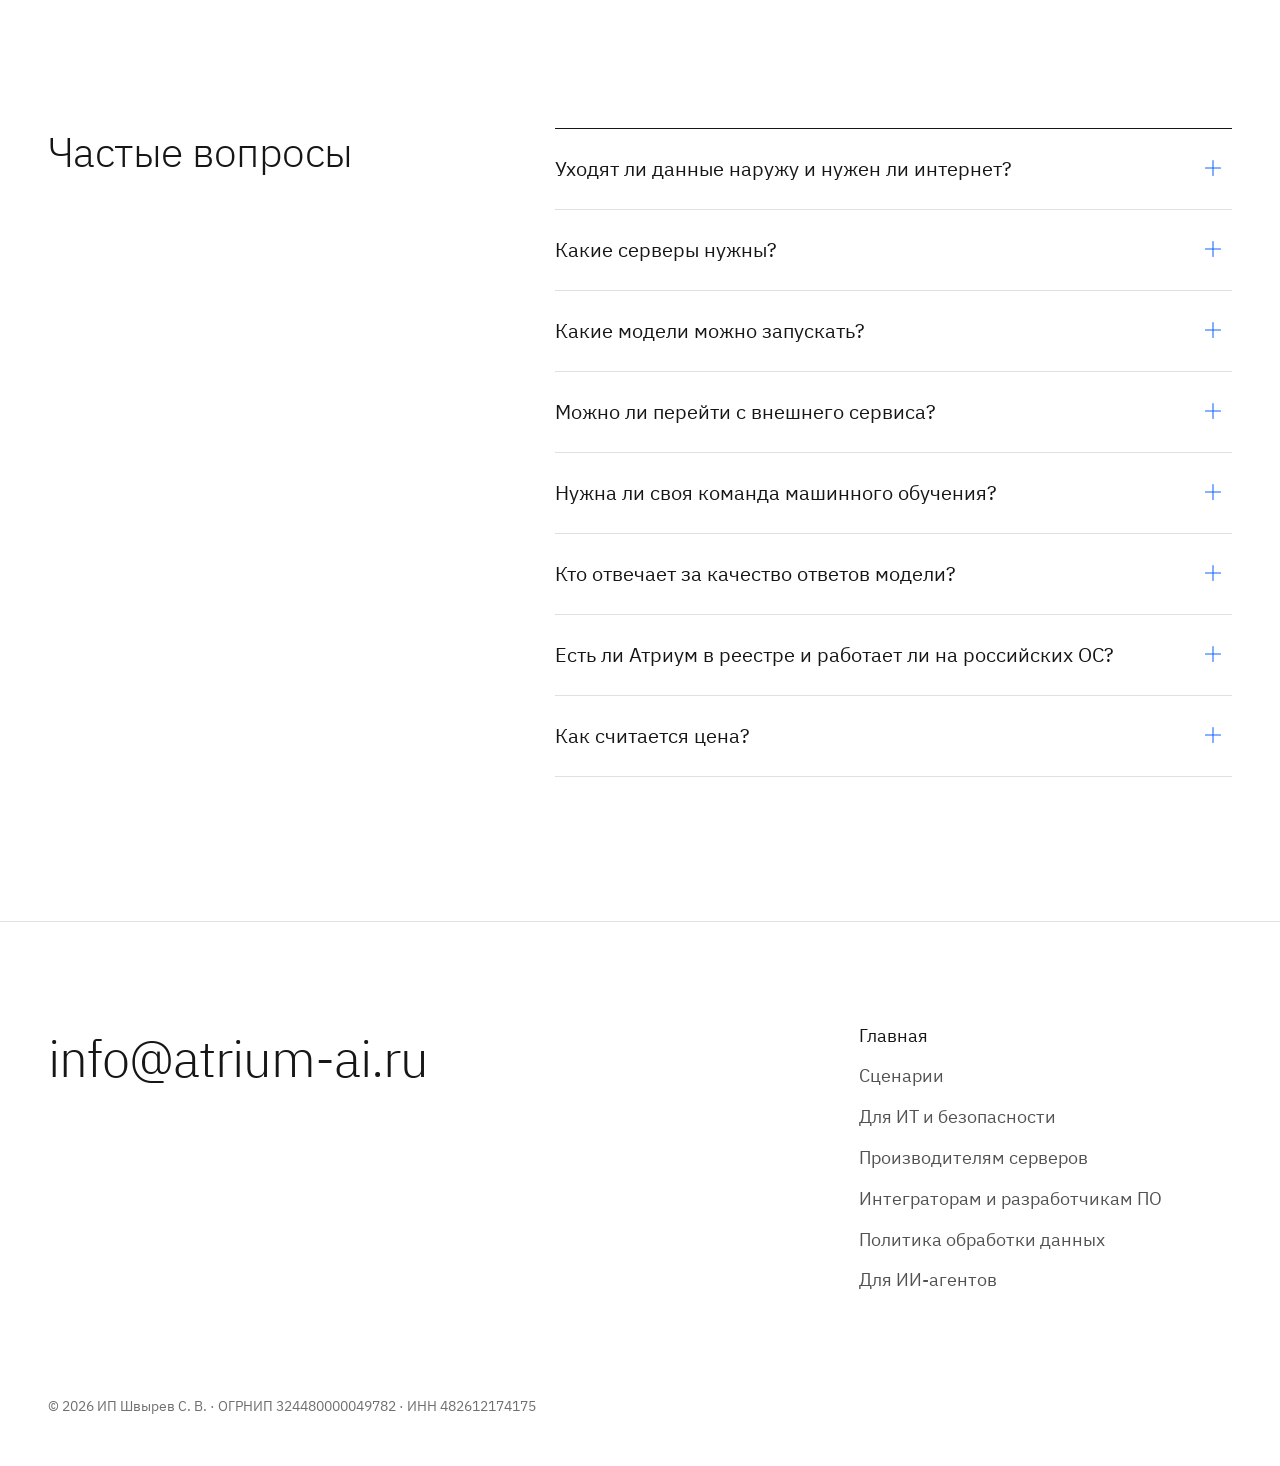
==== commit 41250883: "Задание marketing: llms.txt, JSON-LD Organization/WebSite/FAQPage, строка в robots.txt, ссылка «Для " ====
--- a/index.html
+++ b/index.html
@@ -10,6 +10,141 @@
 <meta property="og:image" content="https://atrium-ai.ru/og.png"><meta property="og:image:width" content="1200"><meta property="og:image:height" content="630"><meta property="og:image:alt" content="Атриум: модели на внутренних серверах компании">
 <meta name="twitter:card" content="summary_large_image">
 <link rel="canonical" href="https://atrium-ai.ru/">
+<script type="application/ld+json">
+{
+  "@context": "https://schema.org",
+  "@type": "Organization",
+  "@id": "https://atrium-ai.ru/#organization",
+  "name": "Атриум",
+  "alternateName": "Atrium AI Platform",
+  "url": "https://atrium-ai.ru/",
+  "logo": "https://atrium-ai.ru/logo.svg",
+  "description": "Атриум — программа для запуска предиктивных и генеративных моделей на внутренних серверах компании. Компания сама выбирает модели и сама управляет доступом к ним. Работает без интернета.",
+  "disambiguatingDescription": "Российская программа для запуска моделей в контуре компании. Не связана с Atrium.ai, atrium.me, atrium.st и другими одноимёнными продуктами.",
+  "email": "info@atrium-ai.ru",
+  "contactPoint": {
+    "@type": "ContactPoint",
+    "contactType": "sales",
+    "email": "info@atrium-ai.ru",
+    "availableLanguage": ["ru"]
+  },
+  "address": {
+    "@type": "PostalAddress",
+    "addressCountry": "RU"
+  },
+  "areaServed": {
+    "@type": "Country",
+    "name": "Россия"
+  },
+  "knowsAbout": [
+    "запуск моделей на внутренних серверах",
+    "предиктивные модели",
+    "генеративные модели",
+    "модели в закрытом контуре",
+    "доступ к моделям и журнал действий"
+  ],
+  "makesOffer": {
+    "@type": "Offer",
+    "itemOffered": {
+      "@type": "SoftwareApplication",
+      "name": "Атриум",
+      "applicationCategory": "BusinessApplication",
+      "operatingSystem": "Linux",
+      "description": "Запуск предиктивных и генеративных моделей на внутренних серверах компании: пространства команд, права, квоты, журнал. Генеративные модели отвечают по адресу в формате OpenAI.",
+      "featureList": [
+        "Запуск предиктивных и генеративных моделей из браузера",
+        "Открытые и собственные модели: scikit-learn, XGBoost, LightGBM, ONNX, PyTorch, TensorFlow",
+        "Версии модели и проверка файлов при добавлении",
+        "Пространства команд и права",
+        "Свой вход, подключение каталога AD или LDAP",
+        "Доступ к модели по токену с лимитами, адрес в формате OpenAI",
+        "Журнал действий",
+        "Работа без интернета, установка на закрытые серверы в один шаг"
+      ]
+    },
+    "priceSpecification": {
+      "@type": "PriceSpecification",
+      "description": "Годовая лицензия. Цена зависит от числа пользователей и видеокарт; расчёт — после показа."
+    }
+  }
+}
+</script>
+<script type="application/ld+json">
+{
+  "@context": "https://schema.org",
+  "@type": "WebSite",
+  "@id": "https://atrium-ai.ru/#website",
+  "url": "https://atrium-ai.ru/",
+  "name": "Атриум",
+  "inLanguage": "ru",
+  "publisher": { "@id": "https://atrium-ai.ru/#organization" }
+}
+</script>
+<script type="application/ld+json">
+{
+  "@context": "https://schema.org",
+  "@type": "FAQPage",
+  "@id": "https://atrium-ai.ru/#faq",
+  "mainEntity": [
+    {
+      "@type": "Question",
+      "name": "Уходят ли данные наружу и нужен ли интернет?",
+      "acceptedAnswer": {
+        "@type": "Answer",
+        "text": "Нет. Атриум и модели работают на внутренних серверах без выхода в интернет, данные и запросы остаются в компании. На закрытые серверы Атриум ставится в один шаг."
+      }
+    },
+    {
+      "@type": "Question",
+      "name": "Какие серверы нужны?",
+      "acceptedAnswer": {
+        "@type": "Answer",
+        "text": "Для пробного запуска ориентир такой: три машины по 8 ядер и 32 ГБ памяти. Генеративным моделям нужны видеокарты. Всё остальное для работы ставится вместе с Атриумом."
+      }
+    },
+    {
+      "@type": "Question",
+      "name": "Какие модели можно запускать?",
+      "acceptedAnswer": {
+        "@type": "Answer",
+        "text": "Предиктивные и генеративные, открытые и собственные. Форматы: scikit-learn, XGBoost, LightGBM, ONNX, PyTorch и TensorFlow."
+      }
+    },
+    {
+      "@type": "Question",
+      "name": "Можно ли перейти с внешнего сервиса?",
+      "acceptedAnswer": {
+        "@type": "Answer",
+        "text": "Да. Генеративные модели в Атриуме отвечают по адресу в формате OpenAI, программа переходит на внутреннюю модель сменой адреса и токена. Подсказки для модели иногда приходится подправить под новую модель."
+      }
+    },
+    {
+      "@type": "Question",
+      "name": "Нужна ли своя команда машинного обучения?",
+      "acceptedAnswer": {
+        "@type": "Answer",
+        "text": "Для готовых открытых моделей не нужна: модель запускается из браузера, а программы компании к ней подключает ИТ или интегратор. Собственные модели готовит команда компании или подрядчик."
+      }
+    },
+    {
+      "@type": "Question",
+      "name": "Кто отвечает за качество ответов модели?",
+      "acceptedAnswer": {
+        "@type": "Answer",
+        "text": "Качество зависит от самой модели, и проверяют его на задаче компании. Атриум ответы не оценивает, но хранит версии: если новая отвечает хуже, можно вернуться к прежней."
+      }
+    },
+    {
+      "@type": "Question",
+      "name": "Как считается цена?",
+      "acceptedAnswer": {
+        "@type": "Answer",
+        "text": "Атриум продаётся по годовой лицензии. Цена зависит от числа пользователей и видеокарт, а начать можно с пробного запуска на задаче компании. Обновления и поддержка по почте входят в лицензию."
+      }
+    }
+  ]
+}
+</script>
 <link rel="icon" href="brand/favicon.ico" sizes="48x48">
 <link rel="icon" href="brand/favicon.svg" type="image/svg+xml">
 <link rel="apple-touch-icon" href="brand/apple-touch-icon.png">
@@ -226,7 +361,7 @@
 <footer>
   <div class="w"><div class="grid">
     <a class="mailbig" href="mailto:info@atrium-ai.ru?subject=%D0%90%D1%82%D1%80%D0%B8%D1%83%D0%BC%3A%20%D0%B7%D0%B0%D0%B4%D0%B0%D1%87%D0%B0">info@atrium-ai.ru</a>
-    <nav aria-label="Разделы сайта"><a href="./" aria-current="page">Главная</a><a href="scenarios.html">Сценарии</a><a href="it.html">Для ИТ и безопасности</a><a href="partners-servers.html">Производителям серверов</a><a href="partners-integrators.html">Интеграторам и разработчикам ПО</a><a href="policy.html">Политика обработки данных</a></nav>
+    <nav aria-label="Разделы сайта"><a href="./" aria-current="page">Главная</a><a href="scenarios.html">Сценарии</a><a href="it.html">Для ИТ и безопасности</a><a href="partners-servers.html">Производителям серверов</a><a href="partners-integrators.html">Интеграторам и разработчикам ПО</a><a href="policy.html">Политика обработки данных</a><a href="llms.txt">Для ИИ-агентов</a></nav>
     <p class="copy">© 2026 ИП Швырев С. В. · ОГРНИП 324480000049782 · ИНН 482612174175</p>
   </div></div>
 </footer>
